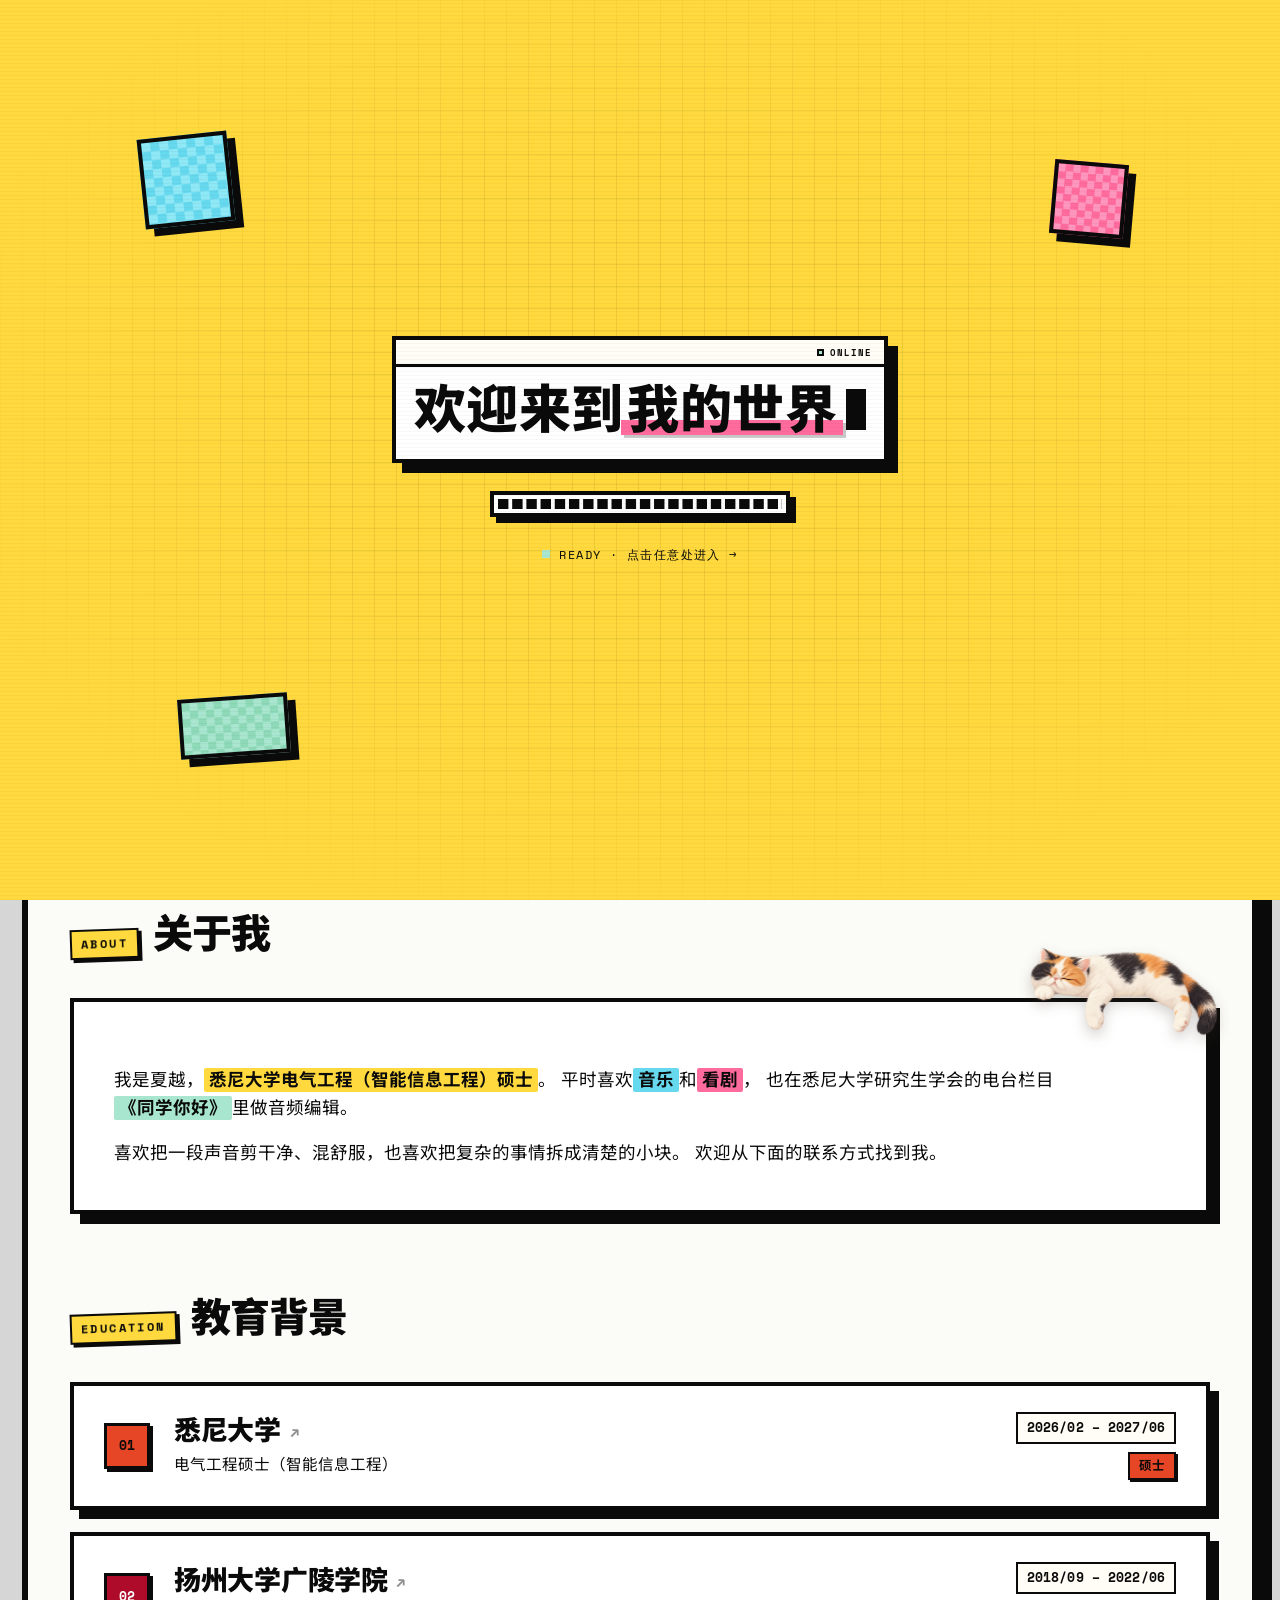
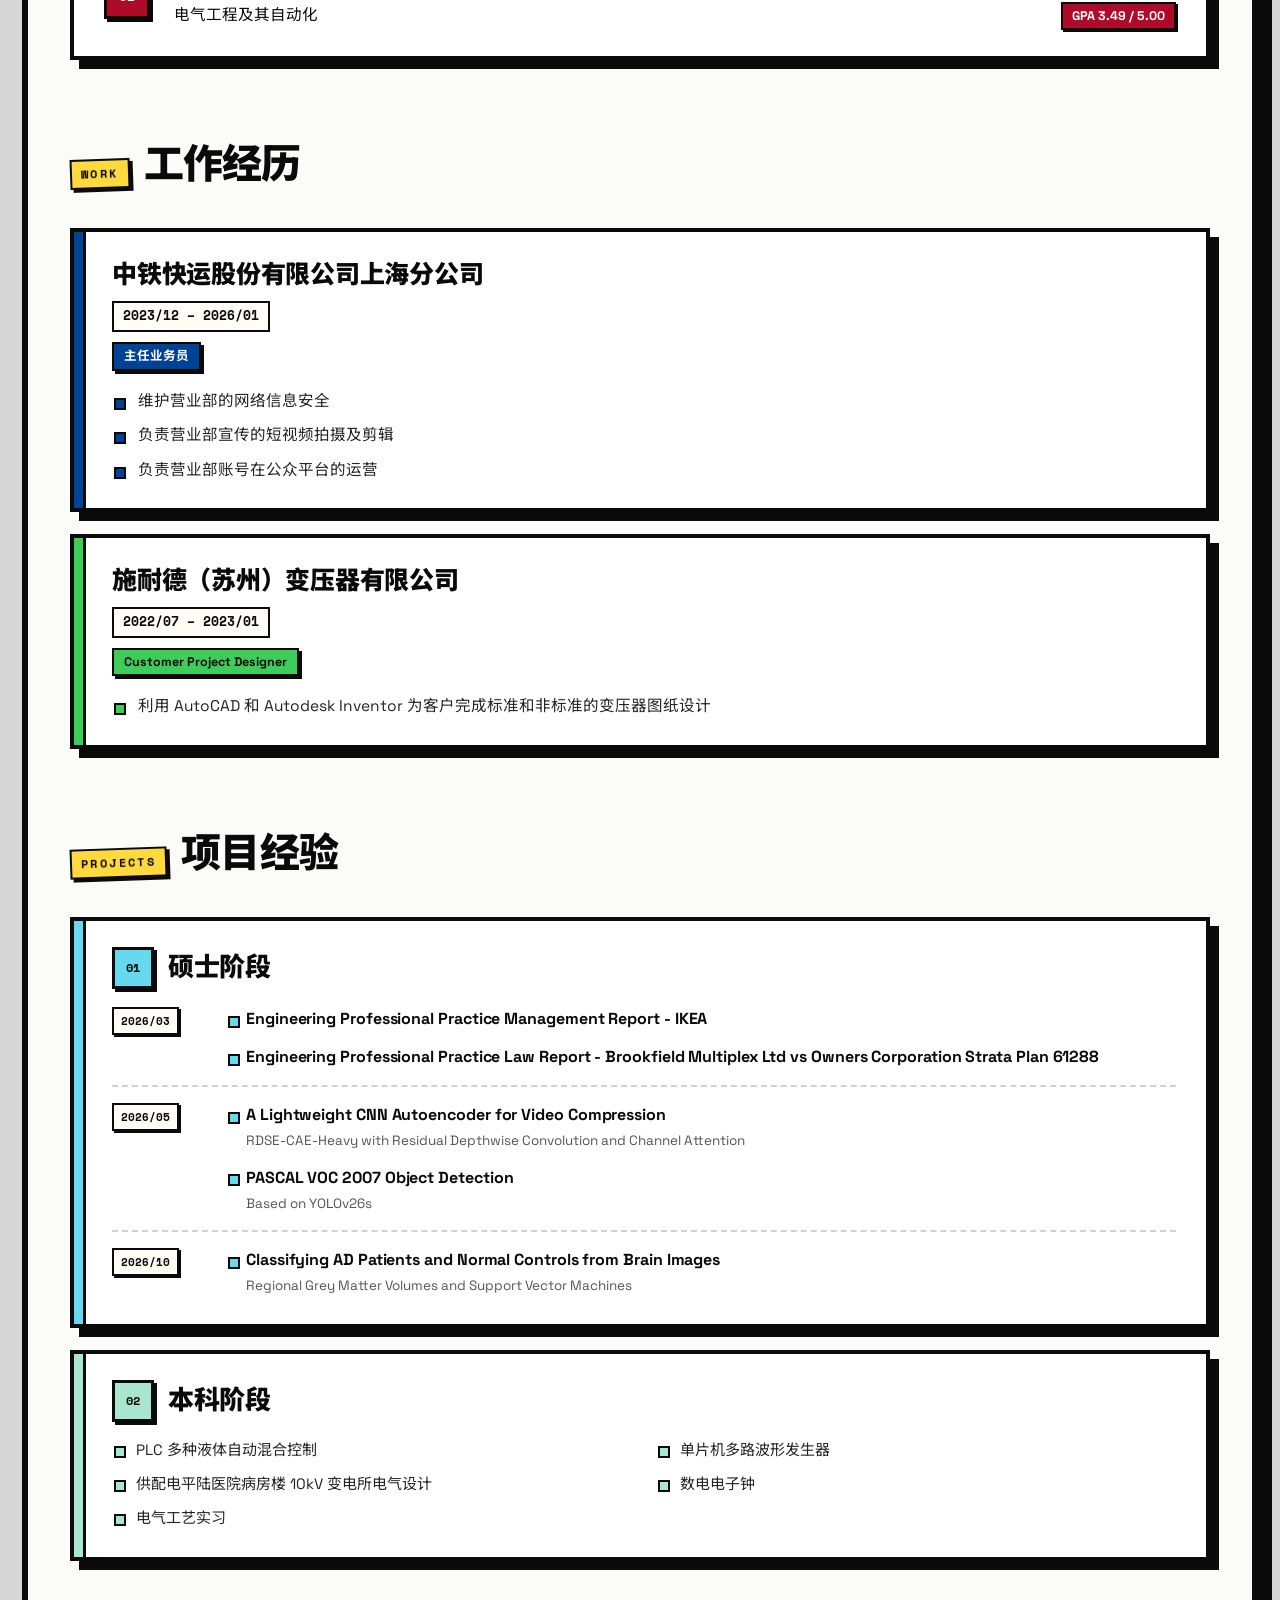
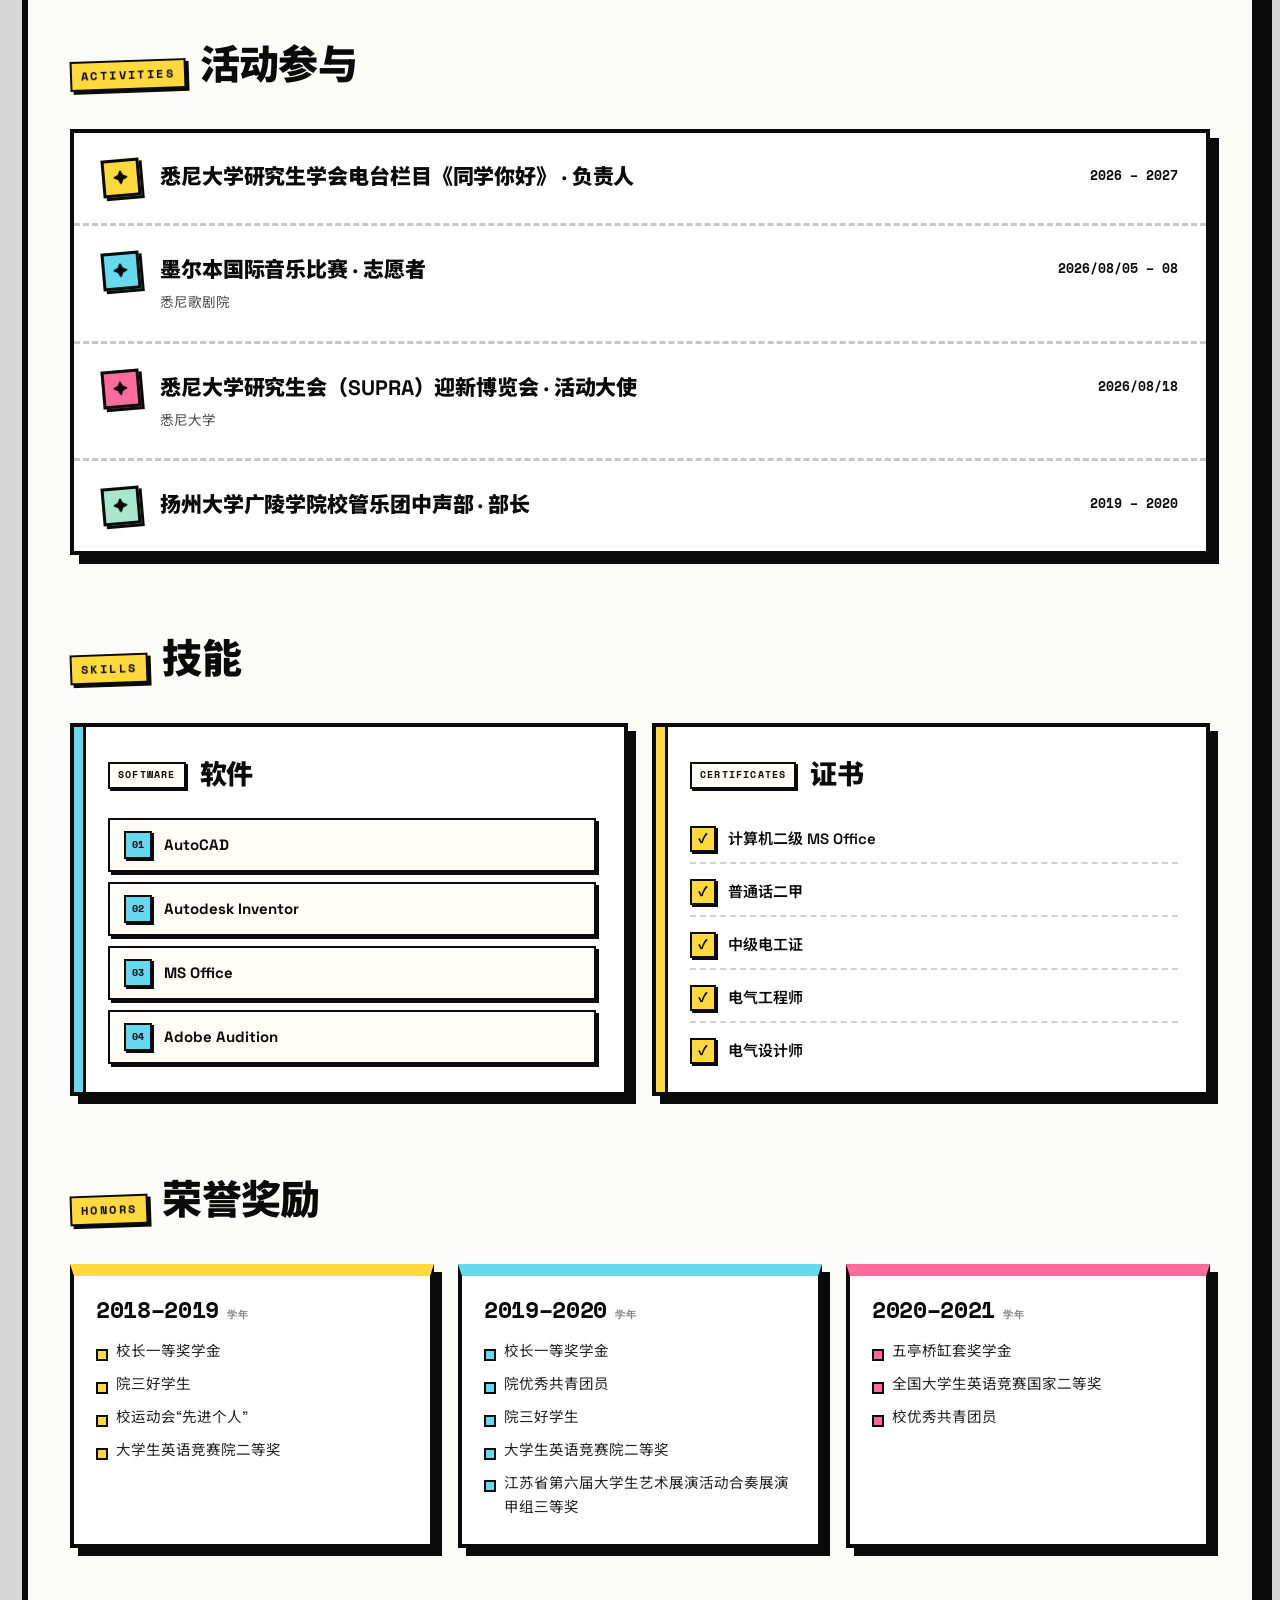
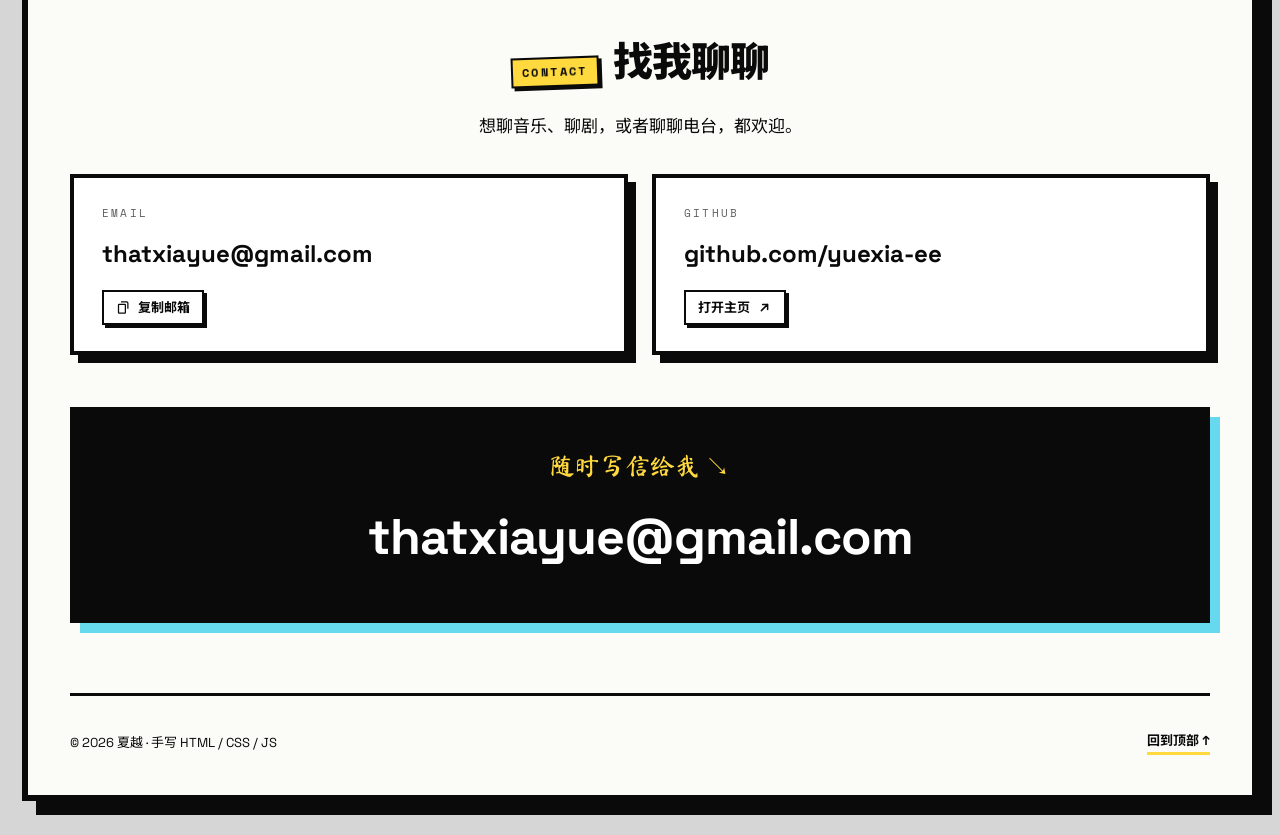
==== index.html @ 8292b2fd "Add radio show activity page and share pixel logo" ====
<!DOCTYPE html>
<html lang="zh-CN">
<head>
<meta charset="UTF-8" />
<meta name="viewport" content="width=device-width, initial-scale=1.0" />
<title>夏越 | USYD 电气工程硕士</title>
<meta name="description" content="夏越，悉尼大学电气工程（智能信息工程）硕士。喜欢音乐、看剧，悉尼大学研究生学会电台栏目《同学你好》负责人。" />
<meta name="theme-color" content="#ffd93d" />
<meta property="og:type" content="website" />
<meta property="og:title" content="夏越 | USYD 电气工程硕士" />
<meta property="og:description" content="悉尼大学电气工程（智能信息工程）硕士。音乐、看剧，以及《同学你好》的负责人。" />
<meta property="og:image" content="assets/avatar.jpg" />
<link rel="icon" type="image/svg+xml" href="favicon.svg" />
<link rel="preconnect" href="https://fonts.googleapis.com" />
<link rel="preconnect" href="https://fonts.gstatic.com" crossorigin />
<link href="https://fonts.googleapis.com/css2?family=Space+Grotesk:wght@400;500;600;700&family=Space+Mono:wght@400;700&family=Caveat:wght@500;700&family=Ma+Shan+Zheng&family=Noto+Sans+SC:wght@400;500;700;900&display=swap" rel="stylesheet" />
<link rel="stylesheet" href="styles.css" />
</head>
<body>

<!-- 载入动画 -->
<div class="loader" id="loader" aria-hidden="true">
  <div class="loader-shapes">
    <span class="loader-blob b1"></span>
    <span class="loader-blob b2"></span>
    <span class="loader-blob b3"></span>
  </div>
  <div class="loader-letters">
    <div class="loader-word">
      <div class="loader-status">
        <span class="loader-signal"><i></i>ONLINE</span>
      </div>
      <div class="loader-line">欢迎来到<span class="loader-world">我的世界</span><span class="loader-cursor" aria-hidden="true"></span></div>
    </div>
  </div>
  <div class="loader-bar"><span class="loader-fill"></span></div>
  <p class="loader-tip">LOADING · 正在进入我的世界</p>
</div>

<a class="skip-link" href="#main">跳到主要内容</a>

<!-- 页面进度 -->
<div class="scroll-progress" aria-hidden="true"><span id="progressFill"></span></div>

<div class="frame">

  <!-- 导航 -->
  <nav class="navbar" aria-label="主导航">
    <div class="nav-inner">
      <a href="#top" class="brand" aria-label="夏越，回到首页">
        <img class="brand-block" src="assets/brand-block.svg" alt="" width="48" height="48" decoding="async" />
      </a>
      <div class="nav-links">
        <a href="#about" class="nav-link">关于</a>
        <a href="#education" class="nav-link">教育</a>
        <a href="#work" class="nav-link">工作</a>
        <a href="#skills" class="nav-link">技能</a>
        <a href="#contact" class="nav-cta">找我聊聊 <span aria-hidden="true">↗</span></a>
      </div>
    </div>
  </nav>

  <main id="main">
    <span id="top"></span>

    <!-- Hero -->
    <section class="hero" aria-labelledby="hero-title">
      <div class="hero-grid">
        <div class="hero-left">
          <p class="hero-greeting"><span class="wave">👋</span> 嗨，你好！</p>
          <h1 class="hero-name" id="hero-title">我是<em class="ink">夏越</em></h1>
          <p class="hero-desc">很高兴认识你！欢迎来到我的简历世界~</p>

          <div class="hero-social" aria-label="联系方式">
            <a class="icon-btn" href="https://github.com/yuexia-ee" target="_blank" rel="noopener" aria-label="GitHub：yuexia-ee" data-tip="GitHub">
              <svg viewBox="0 0 24 24" aria-hidden="true"><path d="M12 .5C5.73.5.9 5.33.9 11.6c0 4.9 3.17 9.05 7.57 10.52.55.1.75-.24.75-.53 0-.26-.01-1.13-.02-2.05-3.08.67-3.73-1.3-3.73-1.3-.5-1.28-1.23-1.62-1.23-1.62-1-.69.08-.68.08-.68 1.11.08 1.7 1.14 1.7 1.14.98 1.69 2.57 1.2 3.2.92.1-.72.38-1.2.7-1.48-2.46-.28-5.05-1.23-5.05-5.48 0-1.21.43-2.2 1.14-2.98-.11-.28-.49-1.4.11-2.92 0 0 .93-.3 3.05 1.14a10.5 10.5 0 0 1 5.56 0c2.11-1.44 3.04-1.14 3.04-1.14.6 1.52.22 2.64.11 2.92.71.78 1.14 1.77 1.14 2.98 0 4.26-2.6 5.19-5.07 5.47.4.34.75 1.02.75 2.06 0 1.49-.01 2.69-.01 3.06 0 .29.2.64.76.53a11.1 11.1 0 0 0 7.56-10.52C23.1 5.33 18.27.5 12 .5Z"/></svg>
            </a>
            <a class="icon-btn" href="mailto:thatxiayue@gmail.com" aria-label="发邮件给夏越" data-tip="Email">
              <svg viewBox="0 0 24 24" aria-hidden="true"><path d="M2 5.5A2.5 2.5 0 0 1 4.5 3h15A2.5 2.5 0 0 1 22 5.5v13a2.5 2.5 0 0 1-2.5 2.5h-15A2.5 2.5 0 0 1 2 18.5v-13Zm2.2.3 7.1 5.32a1.2 1.2 0 0 0 1.4 0l7.1-5.32H4.2Zm15.6 2.05-6.5 4.87a3.2 3.2 0 0 1-3.8 0l-6.5-4.87v10.65c0 .28.22.5.5.5h15.8a.5.5 0 0 0 .5-.5V7.85Z"/></svg>
            </a>
          </div>
        </div>

        <div class="hero-visual">
          <span class="deco-sticker ds-code" aria-hidden="true">
            <svg viewBox="0 0 100 100"><rect x="3" y="3" width="90" height="90" fill="#66d9ef" stroke="#000" stroke-width="4"/><path d="M40 36H32V64H40M60 36H68V64H60" fill="none" stroke="#000" stroke-width="6" stroke-linecap="square" stroke-linejoin="miter"/><path d="M55 30H51L45 70H49Z" fill="#000"/></svg>
          </span>
          <span class="deco-sticker ds-star" aria-hidden="true">
            <svg viewBox="0 0 100 100"><path d="M50 6l13 27 30 4-22 21 6 30-27-15-27 15 6-30L7 37l30-4L50 6Z" fill="#ff6b9d" stroke="#000" stroke-width="4" stroke-linejoin="round"/></svg>
          </span>
          <span class="deco-sticker ds-note" aria-hidden="true">
            <svg viewBox="0 0 100 100"><rect x="3" y="3" width="90" height="90" rx="10" fill="#a8e6cf" stroke="#000" stroke-width="4"/><path d="M58 22v42a13 13 0 1 1-8-12V30l26-6v34a13 13 0 1 1-8-12V22l-10 2Z" fill="#000"/></svg>
          </span>

          <div class="avatar-card">
            <span class="tape" aria-hidden="true"></span>
            <div class="avatar-inner">
              <img class="avatar-photo" src="assets/avatar.jpg" alt="夏越的手绘自画像" width="800" height="800" />
            </div>
            <span class="avatar-badge">Oriah</span>
          </div>
        </div>
      </div>

      <!-- 技术徽章 -->
      <div class="badge-row" aria-label="关键词">
        <span class="tech-badge"><span class="tb-dot d-yellow"></span>电气工程</span>
        <span class="tech-badge"><span class="tb-dot d-cyan"></span>智能信息工程</span>
        <span class="tech-badge"><span class="tb-dot d-pink"></span>音频编辑</span>
        <span class="tech-badge"><span class="tb-dot d-green"></span>音乐</span>
        <span class="tech-badge"><span class="tb-dot d-yellow"></span>看剧</span>
      </div>
    </section>

    <!-- 跑马灯 -->
    <div class="ticker" aria-hidden="true">
      <div class="ticker-track">
        <span class="ticker-set">音乐 <b>✦</b> 看剧 <b>✦</b> 音频编辑 <b>✦</b> 电气工程 <b>✦</b> 智能信息工程 <b>✦</b> 同学你好 <b>✦</b></span>
        <span class="ticker-set">音乐 <b>✦</b> 看剧 <b>✦</b> 音频编辑 <b>✦</b> 电气工程 <b>✦</b> 智能信息工程 <b>✦</b> 同学你好 <b>✦</b></span>
        <span class="ticker-set">音乐 <b>✦</b> 看剧 <b>✦</b> 音频编辑 <b>✦</b> 电气工程 <b>✦</b> 智能信息工程 <b>✦</b> 同学你好 <b>✦</b></span>
      </div>
    </div>

    <!-- 撕纸分隔 -->
    <div class="paper-tear" aria-hidden="true">
      <svg viewBox="0 0 1440 30" preserveAspectRatio="none">
        <path d="M0,0 L0,15 Q10,5 20,15 T40,15 Q50,5 60,15 T80,15 Q90,20 100,15 T120,15 Q130,10 140,15 T160,15 Q170,5 180,15 T200,15 Q210,20 220,15 T240,15 Q250,8 260,15 T280,15 Q290,18 300,15 T320,15 Q330,5 340,15 T360,15 Q370,12 380,15 T400,15 Q410,20 420,15 T440,15 Q450,6 460,15 T480,15 Q490,16 500,15 T520,15 Q530,8 540,15 T560,15 Q570,20 580,15 T600,15 Q610,10 620,15 T640,15 Q650,5 660,15 T680,15 Q690,18 700,15 T720,15 Q730,12 740,15 T760,15 Q770,7 780,15 T800,15 Q810,20 820,15 T840,15 Q850,9 860,15 T880,15 Q890,14 900,15 T920,15 Q930,6 940,15 T960,15 Q970,19 980,15 T1000,15 Q1010,11 1020,15 T1040,15 Q1050,5 1060,15 T1080,15 Q1090,17 1100,15 T1120,15 Q1130,8 1140,15 T1160,15 Q1170,13 1180,15 T1200,15 Q1210,20 1220,15 T1240,15 Q1250,7 1260,15 T1280,15 Q1290,16 1300,15 T1320,15 Q1330,10 1340,15 T1360,15 Q1370,5 1380,15 T1400,15 Q1410,18 1420,15 T1440,15 L1440,0 Z" fill="#ffffff"/>
        <path d="M0,15 Q10,5 20,15 T40,15 Q50,5 60,15 T80,15 Q90,20 100,15 T120,15 Q130,10 140,15 T160,15 Q170,5 180,15 T200,15 Q210,20 220,15 T240,15 Q250,8 260,15 T280,15 Q290,18 300,15 T320,15 Q330,5 340,15 T360,15 Q370,12 380,15 T400,15 Q410,20 420,15 T440,15 Q450,6 460,15 T480,15 Q490,16 500,15 T520,15 Q530,8 540,15 T560,15 Q570,20 580,15 T600,15 Q610,10 620,15 T640,15 Q650,5 660,15 T680,15 Q690,18 700,15 T720,15 Q730,12 740,15 T760,15 Q770,7 780,15 T800,15 Q810,20 820,15 T840,15 Q850,9 860,15 T880,15 Q890,14 900,15 T920,15 Q930,6 940,15 T960,15 Q970,19 980,15 T1000,15 Q1010,11 1020,15 T1040,15 Q1050,5 1060,15 T1080,15 Q1090,17 1100,15 T1120,15 Q1130,8 1140,15 T1160,15 Q1170,13 1180,15 T1200,15 Q1210,20 1220,15 T1240,15 Q1250,7 1260,15 T1280,15 Q1290,16 1300,15 T1320,15 Q1330,10 1340,15 T1360,15 Q1370,5 1380,15 T1400,15 Q1410,18 1420,15 T1440,15" fill="none" stroke="#000" stroke-width="2.4" stroke-linecap="round"/>
      </svg>
    </div>

    <div class="content">

      <!-- 关于 -->
      <section class="section" id="about" aria-labelledby="about-title">
        <h2 class="section-title" id="about-title"><span>ABOUT</span>关于我</h2>
        <div class="about-stage">
          <img class="about-cat" src="assets/cat-sleeping.png" alt="" aria-hidden="true" width="680" height="324" loading="lazy" decoding="async">
          <div class="card about-card reveal">
            <p class="text">
              我是夏越，<span class="hl hl-yellow">悉尼大学电气工程（智能信息工程）硕士</span>。
              平时喜欢<span class="hl hl-cyan">音乐</span>和<span class="hl hl-pink">看剧</span>，
              也在悉尼大学研究生学会的电台栏目<span class="hl hl-green">《同学你好》</span>里做音频编辑。
            </p>
            <p class="text">
              喜欢把一段声音剪干净、混舒服，也喜欢把复杂的事情拆成清楚的小块。
              欢迎从下面的联系方式找到我。
            </p>
          </div>
        </div>
      </section>

      <!-- 教育背景 -->
      <section class="section" id="education" aria-labelledby="education-title">
        <h2 class="section-title" id="education-title"><span>EDUCATION</span>教育背景</h2>
        <div class="edu-list">
          <article class="edu-entry edu-entry-usyd reveal">
            <span class="edu-index" aria-hidden="true">01</span>
            <div class="edu-body">
              <h3 class="edu-school-name"><a class="edu-school-link" href="education/usyd-courses.html">悉尼大学 <span class="edu-link-arrow" aria-hidden="true">↗</span></a></h3>
              <p class="edu-major">电气工程硕士（智能信息工程）</p>
            </div>
            <div class="edu-side">
              <span class="edu-date">2026/02 – 2027/06</span>
              <span class="edu-chip">硕士</span>
            </div>
          </article>

          <article class="edu-entry edu-entry-glxy reveal">
            <span class="edu-index" aria-hidden="true">02</span>
            <div class="edu-body">
              <h3 class="edu-school-name"><a class="edu-school-link" href="education/yangzhou-courses.html">扬州大学广陵学院 <span class="edu-link-arrow" aria-hidden="true">↗</span></a></h3>
              <p class="edu-major">电气工程及其自动化</p>
            </div>
            <div class="edu-side">
              <span class="edu-date">2018/09 – 2022/06</span>
              <span class="edu-chip">GPA 3.49 / 5.00</span>
            </div>
          </article>
        </div>
      </section>

      <!-- 工作经历 -->
      <section class="section" id="work" aria-labelledby="work-title">
        <h2 class="section-title" id="work-title"><span>WORK</span>工作经历</h2>
        <div class="work-list">
          <article class="work-entry work-entry-cre reveal">
            <div class="work-top">
              <div class="work-head">
                <h3 class="work-company">中铁快运股份有限公司上海分公司</h3>
                <span class="work-date">2023/12 – 2026/01</span>
                <span class="work-role">主任业务员</span>
              </div>
            </div>
            <ul class="work-points">
              <li>维护营业部的网络信息安全</li>
              <li>负责营业部宣传的短视频拍摄及剪辑</li>
              <li>负责营业部账号在公众平台的运营</li>
            </ul>
          </article>

          <article class="work-entry work-entry-schneider reveal">
            <div class="work-top">
              <div class="work-head">
                <h3 class="work-company">施耐德（苏州）变压器有限公司</h3>
                <span class="work-date">2022/07 – 2023/01</span>
                <span class="work-role">Customer Project Designer</span>
              </div>
            </div>
            <ul class="work-points">
              <li>利用 AutoCAD 和 Autodesk Inventor 为客户完成标准和非标准的变压器图纸设计</li>
            </ul>
          </article>
        </div>
      </section>

      <!-- 项目经验 -->
      <section class="section" id="projects" aria-labelledby="projects-title">
        <h2 class="section-title" id="projects-title"><span>PROJECTS</span>项目经验</h2>
        <div class="project-list">
          <article class="project-entry reveal">
            <div class="project-top">
              <div class="project-head">
                <span class="project-mark" aria-hidden="true">01</span>
                <h3 class="project-name">硕士阶段</h3>
              </div>
            </div>
            <div class="project-groups">
              <div class="project-group">
                <span class="project-term">2026/03</span>
                <ul class="project-items">
                  <li class="project-item">
                    <h4>Engineering Professional Practice Management Report - IKEA</h4>
                  </li>
                  <li class="project-item">
                    <h4>Engineering Professional Practice Law Report - Brookfield Multiplex Ltd vs Owners Corporation Strata Plan 61288</h4>
                  </li>
                </ul>
              </div>
              <div class="project-group">
                <span class="project-term">2026/05</span>
                <ul class="project-items">
                  <li class="project-item">
                    <h4>A Lightweight CNN Autoencoder for Video Compression</h4>
                    <p class="project-sub">RDSE-CAE-Heavy with Residual Depthwise Convolution and Channel Attention</p>
                  </li>
                  <li class="project-item">
                    <h4>PASCAL VOC 2007 Object Detection</h4>
                    <p class="project-sub">Based on YOLOv26s</p>
                  </li>
                </ul>
              </div>
              <div class="project-group">
                <span class="project-term">2026/10</span>
                <ul class="project-items">
                  <li class="project-item">
                    <h4>Classifying AD Patients and Normal Controls from Brain Images</h4>
                    <p class="project-sub">Regional Grey Matter Volumes and Support Vector Machines</p>
                  </li>
                </ul>
              </div>
            </div>
          </article>

          <article class="project-entry reveal">
            <div class="project-top">
              <div class="project-head">
                <span class="project-mark" aria-hidden="true">02</span>
                <h3 class="project-name">本科阶段</h3>
              </div>
            </div>
            <ul class="project-points">
              <li>PLC 多种液体自动混合控制</li>
              <li>单片机多路波形发生器</li>
              <li>供配电平陆医院病房楼 10kV 变电所电气设计</li>
              <li>数电电子钟</li>
              <li>电气工艺实习</li>
            </ul>
          </article>
        </div>
      </section>

      <!-- 活动参与 -->
      <section class="section" id="activities" aria-labelledby="activities-title">
        <h2 class="section-title" id="activities-title"><span>ACTIVITIES</span>活动参与</h2>
        <div class="activity-board">
          <a class="activity-row activity-row-link reveal" href="activities/radio-nihaoma-2026.html">
            <span class="activity-mark" aria-hidden="true">✦</span>
            <div class="activity-body">
              <h3 class="activity-name">悉尼大学研究生学会电台栏目《同学你好》 <span class="activity-role">· 负责人</span></h3>
            </div>
            <span class="activity-date">2026 – 2027</span>
          </a>

          <a class="activity-row activity-row-link reveal" href="activities/melbourne-music-2026.html">
            <span class="activity-mark" aria-hidden="true">✦</span>
            <div class="activity-body">
              <h3 class="activity-name">墨尔本国际音乐比赛 <span class="activity-role">· 志愿者</span></h3>
              <p class="activity-meta">悉尼歌剧院</p>
            </div>
            <span class="activity-date">2026/08/05 – 08</span>
          </a>

          <a class="activity-row activity-row-link reveal" href="activities/supra-welcome-2026.html">
            <span class="activity-mark" aria-hidden="true">✦</span>
            <div class="activity-body">
              <h3 class="activity-name">悉尼大学研究生会（SUPRA）<span class="activity-unit">迎新博览会</span> <span class="activity-role">· 活动大使</span></h3>
              <p class="activity-meta">悉尼大学</p>
            </div>
            <span class="activity-date">2026/08/18</span>
          </a>

          <div class="activity-row reveal">
            <span class="activity-mark" aria-hidden="true">✦</span>
            <div class="activity-body">
              <h3 class="activity-name">扬州大学广陵学院校管乐团<span class="activity-unit">中声部</span> <span class="activity-role">· 部长</span></h3>
            </div>
            <span class="activity-date">2019 – 2020</span>
          </div>
        </div>
      </section>

      <!-- 技能 -->
      <section class="section" id="skills" aria-labelledby="skills-title">
        <h2 class="section-title" id="skills-title"><span>SKILLS</span>技能</h2>

        <div class="skill-board">
          <article class="skill-panel reveal">
            <div class="skill-panel-head">
              <span class="skill-kicker">SOFTWARE</span>
              <h3>软件</h3>
            </div>
            <ul class="skill-tool-list">
              <li>
                <span class="skill-tool-no" aria-hidden="true">01</span>
                <span class="skill-tool-name">AutoCAD</span>
              </li>
              <li>
                <span class="skill-tool-no" aria-hidden="true">02</span>
                <span class="skill-tool-name">Autodesk Inventor</span>
              </li>
              <li>
                <span class="skill-tool-no" aria-hidden="true">03</span>
                <span class="skill-tool-name">MS Office</span>
              </li>
              <li>
                <span class="skill-tool-no" aria-hidden="true">04</span>
                <span class="skill-tool-name">Adobe Audition</span>
              </li>
            </ul>
          </article>

          <article class="skill-panel skill-panel-certs reveal">
            <div class="skill-panel-head">
              <span class="skill-kicker">CERTIFICATES</span>
              <h3>证书</h3>
            </div>
            <ul class="cert-list">
              <li><span class="cert-check" aria-hidden="true">✓</span>计算机二级 MS Office</li>
              <li><span class="cert-check" aria-hidden="true">✓</span>普通话二甲</li>
              <li><span class="cert-check" aria-hidden="true">✓</span>中级电工证</li>
              <li><span class="cert-check" aria-hidden="true">✓</span>电气工程师</li>
              <li><span class="cert-check" aria-hidden="true">✓</span>电气设计师</li>
            </ul>
          </article>
        </div>
      </section>

      <!-- 荣誉奖励 -->
      <section class="section" id="honors" aria-labelledby="honors-title">
        <h2 class="section-title" id="honors-title"><span>HONORS</span>荣誉奖励</h2>

        <div class="honor-grid">
          <article class="honor-card reveal">
            <h3 class="honor-year">2018–2019 <span>学年</span></h3>
            <ul class="honor-list">
              <li>校长一等奖学金</li>
              <li>院三好学生</li>
              <li>校运动会“先进个人”</li>
              <li>大学生英语竞赛院二等奖</li>
            </ul>
          </article>

          <article class="honor-card reveal">
            <h3 class="honor-year">2019–2020 <span>学年</span></h3>
            <ul class="honor-list">
              <li>校长一等奖学金</li>
              <li>院优秀共青团员</li>
              <li>院三好学生</li>
              <li>大学生英语竞赛院二等奖</li>
              <li>江苏省第六届大学生艺术展演活动合奏展演甲组三等奖</li>
            </ul>
          </article>

          <article class="honor-card reveal">
            <h3 class="honor-year">2020–2021 <span>学年</span></h3>
            <ul class="honor-list">
              <li>五亭桥缸套奖学金</li>
              <li>全国大学生英语竞赛国家二等奖</li>
              <li>校优秀共青团员</li>
            </ul>
          </article>
        </div>
      </section>

      <!-- 联系 -->
      <section class="section section-contact" id="contact" aria-labelledby="contact-title">
        <h2 class="section-title section-title-center" id="contact-title"><span>CONTACT</span>找我聊聊</h2>
        <p class="contact-lede">想聊音乐、聊剧，或者聊聊电台，都欢迎。</p>

        <div class="contact-grid">
          <div class="contact-card reveal">
            <span class="contact-label">EMAIL</span>
            <a class="contact-value" href="mailto:thatxiayue@gmail.com">thatxiayue@gmail.com</a>
            <button class="copy-btn" id="copyEmail" data-email="thatxiayue@gmail.com">
              <svg viewBox="0 0 24 24" aria-hidden="true"><path d="M8 2h9a3 3 0 0 1 3 3v9h-2V5a1 1 0 0 0-1-1H8V2ZM5 6h9a2 2 0 0 1 2 2v12a2 2 0 0 1-2 2H5a2 2 0 0 1-2-2V8a2 2 0 0 1 2-2Zm0 2v12h9V8H5Z"/></svg>
              复制邮箱
            </button>
          </div>

          <div class="contact-card reveal">
            <span class="contact-label">GITHUB</span>
            <a class="contact-value" href="https://github.com/yuexia-ee" target="_blank" rel="noopener">github.com/yuexia-ee</a>
            <a class="copy-btn as-link" href="https://github.com/yuexia-ee" target="_blank" rel="noopener">
              打开主页
              <svg viewBox="0 0 24 24" aria-hidden="true"><path d="M7 17 17 7M9 7h8v8" fill="none" stroke="currentColor" stroke-width="2.4" stroke-linecap="round" stroke-linejoin="round"/></svg>
            </a>
          </div>
        </div>

        <div class="contact-bottom reveal">
          <p class="hand-note">随时写信给我 <span aria-hidden="true">↘</span></p>
          <a class="big-mail" href="mailto:thatxiayue@gmail.com">thatxiayue@gmail.com</a>
        </div>
      </section>

      <footer class="footer">
        <p>© <span id="year">2026</span> 夏越 · 手写 HTML / CSS / JS</p>
        <a href="#top" class="back-top">回到顶部 <span aria-hidden="true">↑</span></a>
      </footer>
    </div>
  </main>
</div>

<div class="toast" id="toast" role="status" aria-live="polite">邮箱已复制</div>

<script src="script.js"></script>
</body>
</html>
---- styles.css ----
/* ============================================================
   夏越 · 个人主页
   风格：黄条卡通名片 / 新粗野主义（neo-brutalism）
   ============================================================ */

:root {
  --yellow: #ffd93d;
  --cyan: #66d9ef;
  --pink: #ff6b9d;
  --green: #a8e6cf;
  --cream: #fffdf5;
  --paper: #ffffff;
  --ink: #0a0a0a;
  --grey: #f0f0f0;
  --shadow: 8px 8px 0 var(--ink);
  --shadow-sm: 4px 4px 0 var(--ink);
  --border: 3px solid var(--ink);
  --font: 'Space Grotesk', 'Noto Sans SC', 'PingFang SC', 'Microsoft YaHei', sans-serif;
  --mono: 'Space Mono', 'SFMono-Regular', Consolas, monospace;
  --hand: 'Ma Shan Zheng', 'Caveat', 'Kaiti SC', cursive;
  --ease: cubic-bezier(.2,.7,.2,1);
}

* { margin: 0; padding: 0; box-sizing: border-box; }

html { scroll-behavior: smooth; }

body {
  font-family: var(--font);
  color: var(--ink);
  background: #d6d6d6;
  padding: 22px 22px 26px;
  line-height: 1.65;
  min-height: 100vh;
  overflow-x: hidden;
  -webkit-font-smoothing: antialiased;
}

body::selection, body *::selection { background: var(--yellow); color: var(--ink); }

/* 滚动条 */
::-webkit-scrollbar { width: 14px; height: 14px; }
::-webkit-scrollbar-track { background: #e9e9e9; border-left: 3px solid var(--ink); }
::-webkit-scrollbar-thumb { background: var(--yellow); border: 3px solid var(--ink); }
::-webkit-scrollbar-thumb:hover { background: var(--cyan); }
* { scrollbar-color: var(--yellow) #e9e9e9; }

img, svg { display: block; max-width: 100%; }
a { color: inherit; text-decoration: none; }
button { font: inherit; color: inherit; cursor: pointer; }
:focus-visible { outline: 3px solid var(--pink); outline-offset: 3px; }

.skip-link {
  position: fixed; left: 12px; top: -80px; z-index: 100002;
  background: var(--yellow); border: var(--border); box-shadow: var(--shadow-sm);
  padding: 10px 18px; font-weight: 700; transition: top .2s;
}
.skip-link:focus { top: 12px; }

/* ---------------- 载入动画 ---------------- */
.loader {
  position: fixed; inset: 0; z-index: 100001;
  background: var(--yellow);
  display: flex; flex-direction: column; align-items: center; justify-content: center;
  gap: 28px; overflow: hidden;
  transition: opacity .55s var(--ease), visibility .55s;
}
.loader::before {
  content: ""; position: absolute; inset: 0; z-index: 0; pointer-events: none;
  background-image:
    linear-gradient(rgba(10,10,10,.07) 1px, transparent 1px),
    linear-gradient(90deg, rgba(10,10,10,.07) 1px, transparent 1px);
  background-size: 22px 22px;
  -webkit-mask-image: radial-gradient(ellipse at 50% 46%, #000 0%, #000 36%, transparent 78%);
  mask-image: radial-gradient(ellipse at 50% 46%, #000 0%, #000 36%, transparent 78%);
}
.loader::after {
  content: ""; position: absolute; inset: 0; z-index: 4; pointer-events: none;
  background: repeating-linear-gradient(0deg, rgba(10,10,10,.05) 0 1px, transparent 1px 4px);
  mix-blend-mode: multiply; opacity: .55;
}
.loader.is-done { opacity: 0; visibility: hidden; pointer-events: none; }

.loader-shapes { position: absolute; inset: 0; overflow: hidden; z-index: 1; }
.loader-blob {
  position: absolute; border: 4px solid var(--ink); box-shadow: 8px 8px 0 var(--ink);
  border-radius: 0;
  animation: floaty 4.2s steps(8, end) infinite;
}
.b1 {
  width: 90px; height: 90px; top: 15%; left: 11%; transform: rotate(-6deg);
  background-color: var(--cyan);
  background-image: conic-gradient(var(--cyan) 25%, #8ee8f5 0 50%, var(--cyan) 0 75%, #8ee8f5 0);
  background-size: 18px 18px;
}
.b2 {
  width: 74px; height: 74px; top: 18%; right: 12%; transform: rotate(5deg); animation-delay: .6s;
  background-color: var(--pink);
  background-image: conic-gradient(var(--pink) 25%, #ff96bd 0 50%, var(--pink) 0 75%, #ff96bd 0);
  background-size: 15px 15px;
}
.b3 {
  width: 110px; height: 60px; bottom: 16%; left: 14%; transform: rotate(-4deg); animation-delay: 1.1s;
  background-color: var(--green);
  background-image: conic-gradient(var(--green) 25%, #8ed9b8 0 50%, var(--green) 0 75%, #8ed9b8 0);
  background-size: 16px 16px;
}

.loader-letters {
  display: flex; justify-content: center; position: relative; z-index: 2;
  max-width: calc(100vw - 24px);
}
.loader-word {
  position: relative; display: inline-block;
  background: var(--paper);
  border: 4px solid var(--ink); box-shadow: 10px 10px 0 var(--ink);
  text-align: left;
  animation: pixel-up .45s steps(4, end) both;
}
.loader-status {
  display: flex; align-items: center; justify-content: space-between; gap: 22px;
  padding: 8px 12px 7px;
  background: var(--cream); border-bottom: 3px solid var(--ink);
  font-family: var(--mono); font-size: 9px; font-weight: 700; letter-spacing: .12em; line-height: 1;
}
.loader-signal { display: inline-flex; align-items: center; gap: 6px; margin-left: auto; }
.loader-signal i {
  width: 7px; height: 7px; display: inline-block;
  background: var(--green); border: 2px solid var(--ink);
}
.loader-line {
  padding: 14px 18px 18px;
  font-size: clamp(30px, 5.6vw, 52px); font-weight: 900; line-height: 1.15;
  letter-spacing: .01em; white-space: nowrap;
  animation: scan-in .46s steps(7, end) both .06s;
}
.loader-world { position: relative; display: inline-block; padding: 0 3px; z-index: 0; }
.loader-world::after {
  content: ""; position: absolute; left: -3px; right: -3px; bottom: .1em;
  height: .3em; background: var(--pink); z-index: -1;
  box-shadow: 3px 3px 0 rgba(10,10,10,.22);
}
.loader-cursor {
  display: inline-block; width: .38em; height: .78em; margin-left: .12em;
  background: var(--ink); vertical-align: -.04em;
  animation: blink .8s steps(1) infinite;
}

.loader-bar {
  width: 300px; max-width: 74vw; height: 26px; padding: 4px;
  background: var(--paper);
  border: 4px solid var(--ink); box-shadow: 6px 6px 0 var(--ink);
  position: relative; z-index: 2;
}
.loader-fill {
  display: block; height: 100%; width: 0;
  background-image: linear-gradient(90deg, var(--ink) 0 10px, transparent 10px 14.2px);
  background-repeat: repeat-x;
  background-size: 14.2px 100%;
  animation: fill .72s steps(20, end) forwards .12s;
}
.loader.is-ready { cursor: pointer; }
.loader.is-ready .loader-tip { font-size: 12px; letter-spacing: .12em; }
.loader.is-ready .loader-tip::before { background: var(--green); animation: none; }
.loader-tip {
  display: flex; align-items: center; gap: 9px;
  font-family: var(--mono); font-size: 11px; letter-spacing: .14em;
  position: relative; z-index: 2;
}
.loader-tip::before {
  content: ""; width: 8px; height: 8px; background: var(--ink);
  animation: blink 1.1s steps(1) infinite;
}

@keyframes pixel-up { from { opacity: 0; transform: translateY(14px); } to { opacity: 1; transform: translateY(0); } }
@keyframes scan-in { from { clip-path: inset(0 100% 0 0); } to { clip-path: inset(0 0 0 0); } }
@keyframes fill { to { width: 100%; } }
@keyframes floaty { 0%,100% { translate: 0 0; } 50% { translate: 0 -14px; } }
@keyframes blink { 0%,49% { opacity: 1; } 50%,100% { opacity: 0; } }

/* ---------------- 顶部进度条 ---------------- */
.scroll-progress {
  position: fixed; top: 0; left: 0; width: 100%; height: 6px;
  background: var(--paper); border-bottom: 2px solid var(--ink); z-index: 9000;
}
.scroll-progress span {
  display: block; width: 0; height: 100%; background: var(--yellow);
  border-right: 3px solid var(--ink); transition: width .12s linear;
}

/* ---------------- 大外框 ---------------- */
.frame {
  position: relative;
  max-width: 1360px;
  margin: 14px auto 8px;
  background: #fbfbf7;
  border: 6px solid var(--ink);
  box-shadow: 14px 14px 0 var(--ink);
}

/* ---------------- 导航 ---------------- */
.navbar {
  background: var(--yellow);
  border-bottom: 4px solid var(--ink);
  position: sticky; top: 6px; z-index: 500;
}
.nav-inner {
  max-width: 1200px; margin: 0 auto; padding: 12px 26px;
  display: flex; align-items: center; justify-content: space-between; gap: 18px;
}
.brand { display: flex; align-items: center; gap: 10px; }
.brand-block {
  display: block; width: 48px; height: 48px;
  image-rendering: pixelated;
  filter: drop-shadow(4px 4px 0 var(--ink));
  transition: transform .18s var(--ease), filter .18s var(--ease);
}
.brand:hover .brand-block { transform: translateY(-4px); filter: drop-shadow(4px 8px 0 var(--ink)); }
.brand:active .brand-block { transform: translateY(1px); filter: drop-shadow(3px 3px 0 var(--ink)); }

.nav-links { display: flex; align-items: center; gap: 6px; }
.nav-link {
  padding: 8px 13px; font-weight: 700; font-size: 15px; position: relative;
}
.nav-link::after {
  content: ""; position: absolute; left: 13px; right: 13px; bottom: 4px; height: 3px;
  background: var(--ink); transform: scaleX(0); transform-origin: left;
  transition: transform .25s var(--ease);
}
.nav-link:hover::after, .nav-link.is-active::after { transform: scaleX(1); }
.nav-cta {
  margin-left: 10px;
  background: var(--ink); color: var(--yellow);
  border: 3px solid var(--ink); box-shadow: 4px 4px 0 rgba(0,0,0,.28);
  padding: 9px 18px; font-weight: 700; border-radius: 2px;
  transition: transform .18s var(--ease), box-shadow .18s var(--ease), background .18s;
}
.nav-cta:hover { background: var(--paper); color: var(--ink); transform: translate(-2px,-2px); box-shadow: 7px 7px 0 var(--ink); }

/* ---------------- Hero ---------------- */
.hero { padding: 66px 30px 30px; }
.hero-grid {
  max-width: 1140px; margin: 0 auto;
  display: grid; grid-template-columns: 1.12fr .88fr;
  gap: 56px; align-items: center;
}

.hero-greeting {
  display: inline-flex; align-items: center; gap: 9px;
  font-weight: 700; font-size: 17px;
  background: var(--paper); border: var(--border); box-shadow: var(--shadow-sm);
  padding: 6px 16px; margin-bottom: 22px; transform: rotate(-1.6deg);
  animation: rise .7s var(--ease) backwards .95s;
}
@keyframes rise { from { opacity: 0; transform: translateY(22px) rotate(-1.6deg); } }
.wave { display: inline-block; animation: wave 2.4s ease-in-out infinite; transform-origin: 70% 70%; }
@keyframes wave { 0%,60%,100% { rotate: 0deg; } 68% { rotate: 16deg; } 76% { rotate: -8deg; } 84% { rotate: 12deg; } }

.hero-name {
  font-size: clamp(40px, 6.4vw, 76px);
  line-height: 1.06; letter-spacing: -.03em; font-weight: 900;
  margin-bottom: 22px;
  animation: rise2 .8s var(--ease) backwards 1.05s;
}
@keyframes rise2 { from { opacity: 0; transform: translateY(24px); } }
.hero-name .ink { position: relative; white-space: nowrap; isolation: isolate; font-style: normal; margin-left: .08em; }
.hero-name .ink::after {
  content: ""; position: absolute; left: -2%; right: -2%; bottom: 10%;
  height: 26%; background: var(--yellow); z-index: -1;
  transform: rotate(-1.2deg) scaleX(0); transform-origin: left;
  animation: swipe .8s var(--ease) .75s forwards;
}
@keyframes swipe { to { transform: rotate(-1.2deg) scaleX(1); } }

.hero-desc { font-size: 17px; max-width: 33em; color: #1b1b1b; margin-bottom: 28px;
  animation: rise2 .8s var(--ease) backwards 1.15s; }

.hero-social { display: flex; gap: 12px; margin-bottom: 34px;
  animation: rise2 .8s var(--ease) backwards 1.25s; }
.icon-btn {
  width: 50px; height: 50px; display: grid; place-items: center;
  background: var(--paper); border: var(--border); box-shadow: var(--shadow-sm);
  position: relative;
  transition: transform .18s var(--ease), box-shadow .18s var(--ease), background .18s;
}
.icon-btn svg { width: 22px; height: 22px; fill: var(--ink); }
.icon-btn:nth-child(2) { background: var(--cyan); }
.icon-btn:nth-child(3) { background: var(--pink); }
.icon-btn:hover { transform: translate(-3px,-3px); box-shadow: 8px 8px 0 var(--ink); }
.icon-btn:active { transform: translate(2px,2px); box-shadow: 1px 1px 0 var(--ink); }
.icon-btn::after {
  content: attr(data-tip); position: absolute; bottom: calc(100% + 9px); left: 50%;
  translate: -50% 0; background: var(--ink); color: var(--paper);
  font-size: 11px; letter-spacing: .06em; padding: 3px 8px; white-space: nowrap;
  opacity: 0; pointer-events: none; transition: opacity .18s, translate .18s;
}
.icon-btn:hover::after { opacity: 1; translate: -50% -2px; }

/* 头像卡片 */
.hero-visual { position: relative; display: flex; flex-direction: column; align-items: center;
  animation: rise2 .9s var(--ease) backwards 1.15s; }
.avatar-card {
  position: relative; width: min(100%, 380px);
  background-color: var(--cyan);
  background-image:
    linear-gradient(rgba(10,10,10,.14) 1px, transparent 1px),
    linear-gradient(90deg, rgba(10,10,10,.14) 1px, transparent 1px);
  background-size: 8px 8px;
  border: 4px solid var(--ink); box-shadow: 14px 14px 0 var(--ink);
  padding: 16px; transform: rotate(2deg);
  transition: box-shadow .35s var(--ease);
}
.avatar-card:hover { box-shadow: 18px 18px 0 var(--ink); }
.tape {
  position: absolute; top: -22px; left: 50%; translate: -50% 0; z-index: 5;
  width: 132px; height: 38px; background: rgba(255,217,61,.92);
  border: 2px solid rgba(0,0,0,.75);
  transform: rotate(-4deg);
  box-shadow: 3px 3px 0 rgba(0,0,0,.18);
}
.tape::after {
  content: ""; position: absolute; inset: 0;
  background: repeating-linear-gradient(90deg, rgba(255,255,255,.35) 0 6px, transparent 6px 13px);
}
.avatar-inner {
  position: relative; overflow: hidden;
  border: 3px solid var(--ink); background: var(--cream);
  aspect-ratio: 1 / 1; display: block;
}
.avatar-inner::after {
  content: ""; position: absolute; inset: 0; z-index: 2; pointer-events: none;
  background: repeating-linear-gradient(0deg, rgba(10,10,10,.035) 0 1px, transparent 1px 4px);
  mix-blend-mode: multiply;
}
.avatar-photo {
  width: 100%; height: 100%; object-fit: cover; object-position: center 42%;
  display: block;
}
.avatar-badge {
  position: absolute; bottom: -16px; right: -14px;
  width: 84px; height: 31px;
  display: grid; place-items: center;
  background: var(--pink); border: 3px solid var(--ink); box-shadow: 4px 4px 0 var(--ink);
  font-size: 13px; font-weight: 700; line-height: 1;
  transform: rotate(-5deg);
}

.deco-sticker { position: absolute; z-index: 3; filter: drop-shadow(3px 3px 0 rgba(0,0,0,.9)); }
.deco-sticker svg { width: 100%; height: 100%; }
.ds-code { width: 62px; height: 62px; top: -22px; left: -14px; rotate: -13deg; animation: floaty 5.5s ease-in-out infinite; }
.ds-star { width: 46px; height: 46px; top: 46%; right: -26px; rotate: 12deg; animation: spin-slow 18s linear infinite; }
.ds-note { width: 56px; height: 56px; bottom: 62px; left: -30px; rotate: 8deg; animation: floaty 6.5s ease-in-out infinite .8s; }
@keyframes spin-slow { to { rotate: 372deg; } }

/* 徽章 */
.badge-row {
  max-width: 1140px; margin: 58px auto 0;
  display: flex; flex-wrap: wrap; gap: 11px; justify-content: center;
}
.tech-badge {
  display: inline-flex; align-items: center; gap: 8px;
  background: var(--paper); border: var(--border); box-shadow: var(--shadow-sm);
  padding: 7px 15px; font-weight: 700; font-size: 14px;
  transition: transform .2s var(--ease), box-shadow .2s var(--ease), background .2s;
}
.tech-badge:hover { transform: translate(-2px,-2px) rotate(-1.5deg); box-shadow: 7px 7px 0 var(--ink); background: var(--cream); }
.tb-dot { width: 10px; height: 10px; border: 2px solid var(--ink); border-radius: 50%; }
.d-yellow { background: var(--yellow); }
.d-cyan { background: var(--cyan); }
.d-pink { background: var(--pink); }
.d-green { background: var(--green); }

/* ---------------- 跑马灯 ---------------- */
.ticker {
  margin-top: 56px; border-top: 4px solid var(--ink); border-bottom: 4px solid var(--ink);
  background: var(--ink); color: var(--yellow); overflow: hidden;
  padding: 12px 0;
}
.ticker-track { display: flex; width: max-content; animation: marquee 30s linear infinite; }
.ticker:hover .ticker-track { animation-play-state: paused; }
.ticker-set {
  display: inline-block; font-weight: 700; font-size: 17px; letter-spacing: .04em;
  padding-right: 34px; white-space: nowrap;
}
.ticker-set b { color: var(--pink); padding: 0 8px; font-weight: 400; }
@keyframes marquee { to { transform: translateX(-33.3333%); } }

/* ---------------- 撕纸 ---------------- */
.paper-tear { line-height: 0; background: #d6d6d6; }
.paper-tear svg { width: 100%; height: 26px; }
.paper-tear path[fill="#ffffff"] { fill: #fbfbf7; }

/* ---------------- 内容区 ---------------- */
.content { padding: 0 30px; }
.section { max-width: 1140px; margin: 0 auto; padding: 62px 0 10px; scroll-margin-top: 82px; }

.section-title {
  display: flex; align-items: baseline; gap: 14px;
  font-size: clamp(28px, 4vw, 40px); font-weight: 900; letter-spacing: -.02em;
  margin-bottom: 30px;
}
.section-title span {
  font-family: var(--mono); font-size: 12px; font-weight: 700; letter-spacing: .2em;
  background: var(--yellow); border: 2.5px solid var(--ink); box-shadow: 3px 3px 0 var(--ink);
  padding: 3px 9px; transform: rotate(-2deg);
}
.section-title-center { justify-content: center; text-align: center; }

.card {
  background: var(--paper); border: 4px solid var(--ink);
  box-shadow: 10px 10px 0 var(--ink);
  padding: 38px 40px; position: relative;
}
.about-stage { position: relative; }
.about-card { transform: rotate(-.4deg); padding: 64px 40px 42px; position: relative; z-index: 2; }
.about-cat {
  position: absolute; right: -8px; bottom: calc(100% - 39px); width: 189px; height: auto;
  z-index: 4; pointer-events: none; transform: rotate(-.4deg); transform-origin: bottom right;
  filter: drop-shadow(0 6px 7px rgba(60,45,30,.22));
}
.about-card .text + .text { margin-top: 16px; }
.text { font-size: 17.5px; }
.hl { padding: 1px 5px; border-radius: 2px; font-weight: 700; }
.hl-yellow { background: var(--yellow); }
.hl-cyan { background: var(--cyan); }
.hl-pink { background: var(--pink); }
.hl-green { background: var(--green); }

/* ---------------- 活动参与 ---------------- */
.activity-board {
  background: var(--paper); border: 4px solid var(--ink); box-shadow: 9px 9px 0 var(--ink);
  overflow: hidden;
}
.activity-row {
  display: grid; grid-template-columns: auto 1fr auto; gap: 20px; align-items: start;
  padding: 26px 28px; transition: background .2s var(--ease);
}
.activity-row + .activity-row { border-top: 3px dashed rgba(0,0,0,.22); }
.activity-row:hover { background: var(--cream); }
.activity-mark {
  width: 38px; height: 38px; flex: 0 0 38px; display: grid; place-items: center;
  font-size: 15px; background: var(--yellow); border: 3px solid var(--ink);
  box-shadow: 3px 3px 0 var(--ink); transform: rotate(-5deg);
}
.activity-row:nth-child(2) .activity-mark { background: var(--cyan); }
.activity-row:nth-child(3) .activity-mark { background: var(--pink); }
.activity-row:nth-child(4) .activity-mark { background: var(--green); }
.activity-body { padding-top: 3px; }
.activity-name { font-size: clamp(17px, 2.2vw, 21px); font-weight: 900; line-height: 1.45; letter-spacing: -.005em; }
.activity-role, .activity-unit { white-space: nowrap; }
.activity-meta { margin-top: 7px; font-size: 13.5px; color: #4a4a4a; }
.activity-date { padding-top: 7px; font-family: var(--mono); font-size: 12.5px; font-weight: 700; white-space: nowrap; }
.activity-row-link {
  color: inherit; cursor: pointer;
  transition: background .2s var(--ease);
}
.activity-row-link:hover { background: var(--cream); }
.activity-row-link .activity-mark { transition: transform .2s var(--ease); }
.activity-row-link:hover .activity-mark { transform: rotate(9deg) translateY(-2px); }
.activity-row-link:hover .activity-name { text-decoration: underline; text-decoration-thickness: 2.5px; text-underline-offset: 4px; }

/* ---------------- 技能 ---------------- */
.skill-board { display: grid; grid-template-columns: 1fr 1fr; gap: 24px; align-items: stretch; }
.skill-panel {
  --skill-accent: var(--cyan);
  position: relative; display: flex; flex-direction: column;
  background: var(--paper); border: 4px solid var(--ink); box-shadow: 8px 8px 0 var(--ink);
  padding: 26px 28px 28px 34px;
  transition: transform .25s var(--ease), box-shadow .25s var(--ease);
}
.skill-panel::before {
  content: ""; position: absolute; left: 0; top: 0; bottom: 0; width: 9px;
  background: var(--skill-accent); border-right: 3px solid var(--ink);
}
.skill-panel-certs { --skill-accent: var(--yellow); }
.skill-panel:hover { transform: translate(-3px,-4px); box-shadow: 12px 13px 0 var(--ink); }
.skill-panel-head { display: flex; align-items: center; gap: 14px; flex-wrap: wrap; }
.skill-kicker {
  font-family: var(--mono); font-size: 10px; font-weight: 700; letter-spacing: .12em;
  background: var(--cream); border: 2.5px solid var(--ink); box-shadow: 2px 2px 0 var(--ink);
  padding: 3px 8px;
}
.skill-panel-head h3 { font-size: clamp(22px, 2.3vw, 27px); font-weight: 900; letter-spacing: -.01em; }
.skill-tool-list { list-style: none; flex: 1; display: grid; grid-auto-rows: 1fr; gap: 10px; margin-top: 20px; }
.skill-tool-list li {
  display: grid; grid-template-columns: 28px 1fr; align-items: center; gap: 12px;
  min-height: 54px; padding: 10px 14px;
  background: var(--cream); border: 2.5px solid var(--ink); box-shadow: 3px 3px 0 var(--ink);
  font-weight: 700; font-size: 15px; line-height: 1.4;
}
.skill-tool-no {
  width: 28px; height: 28px; display: grid; place-items: center;
  background: var(--skill-accent); border: 2px solid var(--ink); box-shadow: 2px 2px 0 var(--ink);
  font-family: var(--mono); font-size: 10px; font-weight: 700;
}
.cert-list { list-style: none; flex: 1; display: flex; flex-direction: column; justify-content: space-between; margin-top: 18px; }
.cert-list li {
  display: grid; grid-template-columns: 26px 1fr; align-items: center; gap: 12px;
  padding: 10px 0; border-bottom: 2px dashed rgba(0,0,0,.18);
  font-size: 15px; font-weight: 600; line-height: 1.4;
}
.cert-list li:last-child { border-bottom: 0; padding-bottom: 0; }
.cert-check {
  width: 26px; height: 26px; display: grid; place-items: center;
  background: var(--skill-accent); border: 2px solid var(--ink); box-shadow: 2px 2px 0 var(--ink);
  font-size: 13px; font-weight: 900;
}

/* ---------------- 荣誉奖励 ---------------- */
.honor-grid {
  display: grid; grid-template-columns: repeat(3, 1fr);
  gap: 24px; align-items: stretch;
}
.honor-card {
  display: flex; flex-direction: column;
  background: var(--paper); border: 4px solid var(--ink); border-top-width: 12px;
  box-shadow: 8px 8px 0 var(--ink);
  padding: 20px 22px 24px;
  transition: transform .22s var(--ease), box-shadow .22s var(--ease);
}
.honor-card:nth-child(1) { border-top-color: var(--yellow); }
.honor-card:nth-child(2) { border-top-color: var(--cyan); }
.honor-card:nth-child(3) { border-top-color: var(--pink); }
.honor-card:hover { transform: translate(-3px,-4px); box-shadow: 12px 13px 0 var(--ink); }
.honor-year {
  display: flex; align-items: baseline; gap: 8px;
  font-size: 23px; font-weight: 900; letter-spacing: -.015em; line-height: 1.2;
  font-family: var(--mono);
}
.honor-year span {
  font-family: var(--mono); font-size: 10px; font-weight: 700;
  letter-spacing: .12em; opacity: .5;
}
.honor-list { list-style: none; margin-top: 17px; display: grid; gap: 9px; }
.honor-list li {
  position: relative; padding-left: 20px;
  font-size: 14.5px; line-height: 1.65; color: #202020;
}
.honor-list li::before {
  content: ""; position: absolute; left: 0; top: .58em;
  width: 8px; height: 8px; border: 2px solid var(--ink);
  background: var(--yellow);
}
.honor-card:nth-child(2) .honor-list li::before { background: var(--cyan); }
.honor-card:nth-child(3) .honor-list li::before { background: var(--pink); }

/* ---------------- 教育背景 ---------------- */
.edu-list { display: flex; flex-direction: column; gap: 22px; }
.edu-entry {
  --edu-accent: var(--yellow);
  --edu-ink: var(--ink);
  display: grid; grid-template-columns: auto 1fr auto;
  align-items: center; gap: 24px;
  background: var(--paper); border: 4px solid var(--ink);
  box-shadow: 9px 9px 0 var(--ink);
  padding: 26px 30px;
  transition: transform .22s var(--ease), box-shadow .22s var(--ease);
}
.edu-entry-usyd { --edu-accent: #e64626; }
.edu-entry-glxy { --edu-accent: #ae0a29; --edu-ink: #fff; }
.edu-entry:hover { transform: translate(-3px,-4px); box-shadow: 13px 14px 0 var(--ink); }
.edu-index {
  width: 46px; height: 46px; flex: 0 0 46px;
  display: grid; place-items: center;
  font-family: var(--mono); font-size: 13px; font-weight: 700;
  background: var(--edu-accent); color: var(--edu-ink); border: 3px solid var(--ink); box-shadow: 3px 3px 0 var(--ink);
}
.edu-school-name { font-size: clamp(21px, 2.6vw, 27px); font-weight: 900; line-height: 1.25; letter-spacing: -.01em; }
.edu-school-link { color: inherit; text-decoration: none; }
.edu-school-link:hover { background: linear-gradient(transparent 62%, var(--yellow) 62%); }
.edu-link-arrow {
  display: inline-block; margin-left: .12em; vertical-align: .18em;
  font-size: .58em; opacity: .45;
  transition: opacity .18s, transform .18s var(--ease);
}
.edu-school-link:hover .edu-link-arrow { opacity: 1; transform: translate(2px, -2px); }
.edu-school-link:focus-visible { outline: 3px solid var(--ink); outline-offset: 3px; }
.edu-major { font-size: 15.5px; margin-top: 6px; }
.edu-side { display: flex; flex-direction: column; align-items: flex-end; gap: 8px; }
.edu-date {
  font-family: var(--mono); font-size: 13px; font-weight: 700; letter-spacing: .01em;
  background: var(--cream); border: 2.5px solid var(--ink); padding: 3px 9px; white-space: nowrap;
}
.edu-chip {
  font-size: 12.5px; font-weight: 700;
  background: var(--edu-accent); color: var(--edu-ink);
  border: 2.5px solid var(--ink); padding: 2px 9px; box-shadow: 2px 2px 0 var(--ink);
}

/* ---------------- 工作经历 ---------------- */
.work-list { display: flex; flex-direction: column; gap: 22px; }
.work-entry {
  --accent: var(--yellow);
  --accent-ink: var(--ink);
  position: relative;
  background: var(--paper); border: 4px solid var(--ink); box-shadow: 9px 9px 0 var(--ink);
  padding: 26px 30px 25px 38px;
  transition: transform .22s var(--ease), box-shadow .22s var(--ease);
}
.work-entry-cre { --accent: #004396; --accent-ink: #fff; }
.work-entry-schneider { --accent: #3dcd58; }
.work-entry:hover { transform: translate(-3px,-4px); box-shadow: 13px 14px 0 var(--ink); }
.work-entry::before {
  content: ""; position: absolute; left: 0; top: 0; bottom: 0; width: 9px;
  background: var(--accent); border-right: 3px solid var(--ink);
}
.work-top { display: flex; align-items: flex-start; justify-content: space-between; gap: 16px; flex-wrap: wrap; }
.work-head { display: flex; flex-direction: column; align-items: flex-start; gap: 10px; }
.work-company { font-size: clamp(19px, 2.35vw, 25px); font-weight: 900; line-height: 1.32; letter-spacing: -.01em; }
.work-role {
  display: inline-block; font-size: 12.5px; font-weight: 700;
  background: var(--accent); color: var(--accent-ink); border: 2.5px solid var(--ink); box-shadow: 3px 3px 0 var(--ink);
  padding: 2px 10px;
}
.work-date {
  display: inline-block; flex: 0 0 auto; font-family: var(--mono); font-size: 12.5px; font-weight: 700;
  background: var(--cream); border: 2.5px solid var(--ink); padding: 3px 9px; white-space: nowrap;
}
.work-points { list-style: none; margin-top: 18px; display: grid; gap: 9px; }
.work-points li { position: relative; padding-left: 26px; font-size: 15.5px; line-height: 1.65; color: #242424; }
.work-points li::before {
  content: ""; position: absolute; left: 2px; top: 9px;
  width: 8px; height: 8px; background: var(--accent); border: 2px solid var(--ink);
}

/* ---------------- 项目经验 ---------------- */
.project-list { display: flex; flex-direction: column; gap: 22px; }
.project-entry {
  --accent: var(--green);
  position: relative;
  background: var(--paper); border: 4px solid var(--ink); box-shadow: 9px 9px 0 var(--ink);
  padding: 26px 30px 27px 38px;
  transition: transform .22s var(--ease), box-shadow .22s var(--ease);
}
.project-entry:hover { transform: translate(-3px,-4px); box-shadow: 13px 14px 0 var(--ink); }
.project-entry:nth-child(1) { --accent: var(--cyan); }
.project-entry:nth-child(2) { --accent: var(--green); }
.project-entry::before {
  content: ""; position: absolute; left: 0; top: 0; bottom: 0; width: 9px;
  background: var(--accent); border-right: 3px solid var(--ink);
}
.project-top { display: flex; align-items: flex-start; justify-content: space-between; gap: 16px; flex-wrap: wrap; }
.project-head { display: flex; align-items: center; gap: 14px; flex-wrap: wrap; }
.project-mark {
  width: 42px; height: 42px; flex: 0 0 42px; display: grid; place-items: center;
  font-family: var(--mono); font-size: 12px; font-weight: 700;
  background: var(--accent); border: 3px solid var(--ink); box-shadow: 3px 3px 0 var(--ink);
}
.project-name { font-size: clamp(20px, 2.4vw, 26px); font-weight: 900; line-height: 1.3; letter-spacing: -.01em; }
.project-points { list-style: none; margin-top: 16px; display: grid; grid-template-columns: 1fr 1fr; gap: 10px 24px; }
.project-points li { position: relative; padding-left: 24px; font-size: 15px; line-height: 1.6; color: #242424; }
.project-points li::before {
  content: ""; position: absolute; left: 2px; top: 8px;
  width: 8px; height: 8px; background: var(--accent); border: 2px solid var(--ink);
}
.project-groups { margin-top: 18px; }
.project-group {
  display: grid; grid-template-columns: 96px 1fr; gap: 20px;
  padding: 16px 0; border-top: 2px dashed rgba(0,0,0,.18);
}
.project-group:first-child { padding-top: 0; border-top: 0; }
.project-group:last-child { padding-bottom: 0; }
.project-term {
  align-self: start; justify-self: start; white-space: nowrap;
  font-family: var(--mono); font-size: 11px; font-weight: 700;
  background: var(--cream); border: 2.5px solid var(--ink); box-shadow: 2px 2px 0 var(--ink);
  padding: 3px 7px;
}
.project-items { list-style: none; display: grid; gap: 14px; }
.project-item { position: relative; padding-left: 18px; }
.project-item::before {
  content: ""; position: absolute; left: 0; top: .55em;
  width: 8px; height: 8px; background: var(--accent); border: 2px solid var(--ink);
}
.project-item h4 { font-size: 16px; font-weight: 700; line-height: 1.5; letter-spacing: -.005em; }
.project-sub { margin-top: 3px; font-size: 13.5px; line-height: 1.6; color: #555; }

/* ---------------- 联系 ---------------- */
.section-contact { padding-top: 72px; }
.contact-lede { text-align: center; font-size: 17px; margin-top: -14px; margin-bottom: 34px; }
.contact-grid { display: grid; grid-template-columns: 1fr 1fr; gap: 24px; }
.contact-card {
  background: var(--paper); border: 4px solid var(--ink); box-shadow: 8px 8px 0 var(--ink);
  padding: 26px 28px; display: flex; flex-direction: column; gap: 12px;
  transition: transform .25s var(--ease), box-shadow .25s var(--ease), background .25s, color .25s;
}
.contact-card:hover { transform: translate(-4px,-5px); box-shadow: 13px 14px 0 var(--ink); background: var(--yellow); }
.contact-label { font-family: var(--mono); font-size: 11px; letter-spacing: .2em; opacity: .65; }
.contact-value { font-size: clamp(18px, 2.4vw, 24px); font-weight: 700; word-break: break-all; }
.copy-btn {
  align-self: flex-start; display: inline-flex; align-items: center; gap: 7px;
  background: var(--paper); border: 2.5px solid var(--ink); box-shadow: 3px 3px 0 var(--ink);
  font-size: 13px; font-weight: 700; padding: 5px 12px; margin-top: 4px;
  transition: transform .15s var(--ease), box-shadow .15s var(--ease);
}
.copy-btn svg { width: 15px; height: 15px; fill: var(--ink); }
.copy-btn:hover { transform: translate(-2px,-2px); box-shadow: 5px 5px 0 var(--ink); }
.copy-btn:active { transform: translate(1px,1px); box-shadow: 1px 1px 0 var(--ink); }
.as-link svg { fill: none; }

.contact-bottom {
  margin-top: 52px; background: var(--ink); color: var(--paper);
  border: 4px solid var(--ink); box-shadow: 10px 10px 0 var(--cyan);
  padding: 34px 34px 40px; text-align: center;
}
.hand-note { font-family: var(--hand); font-size: 25px; color: var(--yellow); margin-bottom: 10px; }
.big-mail {
  display: inline-block; font-size: clamp(22px, 5.2vw, 50px); font-weight: 900;
  letter-spacing: -.02em; word-break: break-word;
  background-image: linear-gradient(var(--yellow), var(--yellow));
  background-repeat: no-repeat; background-position: 0 88%; background-size: 100% 0;
  transition: background-size .3s var(--ease), color .2s;
}
.big-mail:hover { background-size: 100% 16%; color: var(--yellow); }

.footer {
  max-width: 1140px; margin: 0 auto; padding: 34px 0 40px;
  display: flex; align-items: center; justify-content: space-between; gap: 16px;
  border-top: 3px solid var(--ink); margin-top: 60px;
  font-size: 13px;
}
.back-top { font-weight: 700; border-bottom: 3px solid var(--yellow); padding-bottom: 1px; }
.back-top:hover { border-color: var(--pink); }

/* 复制提示 */
.toast {
  position: fixed; left: 50%; bottom: 28px; translate: -50% 20px;
  background: var(--ink); color: var(--yellow); border: 3px solid var(--ink);
  box-shadow: 5px 5px 0 var(--cyan); padding: 10px 22px;
  font-weight: 700; font-size: 14px; opacity: 0; pointer-events: none;
  transition: opacity .25s, translate .25s var(--ease); z-index: 9800;
}
.toast.show { opacity: 1; translate: -50% 0; }

/* 滚动入场 */
.reveal { opacity: 0; transform: translateY(26px); transition: opacity .7s var(--ease), transform .7s var(--ease); }
.reveal.is-in { opacity: 1; transform: translateY(0); }

/* ---------------- 响应式 ---------------- */
@media (max-width: 1000px) {
  .hero { padding: 48px 24px 26px; }
  .hero-grid { gap: 34px; grid-template-columns: 1fr; }
  .hero-visual { order: 2; margin-top: 6px; }
  .avatar-card { width: min(100%, 340px); }
  .hero-left { text-align: left; }
  .contact-grid { grid-template-columns: 1fr; }
}

@media (max-width: 720px) {
  body { padding: 10px 10px 18px; }
  .frame { border-width: 4px; box-shadow: 7px 7px 0 var(--ink); margin-top: 8px; }
  .nav-inner { padding: 9px 14px; gap: 10px; }
  .brand-block { width: 32px; height: 32px; filter: drop-shadow(3px 3px 0 var(--ink)); }
  .brand:hover .brand-block { transform: none; filter: drop-shadow(3px 3px 0 var(--ink)); }
  .nav-links { gap: 2px; }
  .nav-link { padding: 7px 7px; font-size: 14px; }
  .nav-link::after { left: 7px; right: 7px; bottom: 3px; }
  .nav-link:nth-child(4) { display: none; }
  .nav-cta { margin-left: 4px; padding: 7px 11px; font-size: 13px; box-shadow: 3px 3px 0 rgba(0,0,0,.28); }

  .hero { padding: 34px 18px 22px; }
  .hero-grid { gap: 38px; }
  .hero-greeting { font-size: 15px; margin-bottom: 18px; padding: 5px 13px; }
  .hero-name { margin-bottom: 16px; }
  .hero-desc { font-size: 15.5px; margin-bottom: 24px; }
  .hero-social { margin-bottom: 30px; }
  .icon-btn { width: 46px; height: 46px; }
  .avatar-card { width: min(100%, 272px); padding: 12px; box-shadow: 9px 9px 0 var(--ink); }
  .hero-visual { margin-top: 26px; }
  .ds-code { width: 50px; height: 50px; left: -8px; top: -16px; }
  .ds-star { width: 38px; height: 38px; right: -8px; }
  .ds-note { width: 46px; height: 46px; left: -10px; bottom: 56px; }
  .avatar-badge { right: -6px; width: 78px; height: 29px; font-size: 12px; }

  .badge-row { gap: 8px; margin-top: 42px; }
  .tech-badge { padding: 5px 11px; font-size: 12.5px; }
  .ticker { margin-top: 40px; padding: 9px 0; }
  .ticker-set { font-size: 14px; }

  .content { padding: 0 18px; }
  .section { padding-top: 46px; }
  .section-title { font-size: 26px; gap: 10px; margin-bottom: 22px; flex-wrap: wrap; }
  .section-title span { font-size: 10px; padding: 2px 7px; }
  .card { padding: 24px 20px; box-shadow: 6px 6px 0 var(--ink); }
  .text { font-size: 15.5px; }
  .card.about-card { padding: 50px 20px 24px; }
  .about-cat { width: 95px; right: -4px; bottom: calc(100% - 20px); }

  .activity-row { grid-template-columns: auto 1fr; gap: 12px; padding: 20px 16px; }
  .activity-mark { width: 32px; height: 32px; flex-basis: 32px; font-size: 13px; }
  .activity-name { font-size: 16.5px; }
  .activity-meta { font-size: 12.5px; }
  .activity-date { grid-column: 2; padding-top: 0; font-size: 11.5px; }

  .skill-board { grid-template-columns: 1fr; gap: 16px; }
  .skill-panel { padding: 20px 16px 22px 23px; box-shadow: 6px 6px 0 var(--ink); }
  .skill-panel::before { width: 7px; }
  .skill-panel-head { gap: 10px; }
  .skill-kicker { font-size: 9px; padding: 2px 6px; }
  .skill-panel-head h3 { font-size: 21px; }
  .skill-tool-list { margin-top: 14px; gap: 8px; }
  .skill-tool-list li { min-height: 48px; padding: 9px 11px; font-size: 14.5px; }
  .cert-list { margin-top: 12px; }
  .cert-list li { font-size: 14px; padding: 9px 0; }

  .honor-grid { grid-template-columns: 1fr; gap: 16px; }
  .honor-card { padding: 16px 18px 20px; border-top-width: 10px; box-shadow: 6px 6px 0 var(--ink); }
  .honor-year { font-size: 21px; }
  .honor-list { margin-top: 14px; gap: 8px; }
  .honor-list li { font-size: 14px; }

  .edu-list { gap: 16px; }
  .edu-entry { grid-template-columns: auto 1fr; gap: 14px; padding: 20px 18px; box-shadow: 6px 6px 0 var(--ink); }
  .edu-index { width: 40px; height: 40px; flex-basis: 40px; font-size: 12px; }
  .edu-school-name { font-size: 20px; }
  .edu-major { font-size: 14.5px; }
  .edu-side { grid-column: 2; flex-direction: row; align-items: center; flex-wrap: wrap; gap: 8px; }
  .edu-date { font-size: 12px; padding: 2px 8px; }
  .edu-chip { font-size: 11.5px; }

  .work-list { gap: 16px; }
  .work-entry { padding: 19px 16px 19px 23px; box-shadow: 6px 6px 0 var(--ink); }
  .work-entry::before { width: 7px; }
  .work-top { gap: 10px; }
  .work-company { font-size: 19px; }
  .work-role { font-size: 11.5px; padding: 1px 8px; }
  .work-date { font-size: 11.5px; padding: 2px 8px; }
  .work-points { margin-top: 14px; gap: 7px; }
  .work-points li { font-size: 14.5px; padding-left: 22px; }

  .project-entry { padding: 19px 16px 20px 23px; box-shadow: 6px 6px 0 var(--ink); }
  .project-entry::before { width: 7px; }
  .project-top { gap: 10px; }
  .project-head { gap: 10px; }
  .project-mark { width: 36px; height: 36px; flex-basis: 36px; font-size: 11px; border-width: 2.5px; }
  .project-name { font-size: 19px; }
  .project-points { grid-template-columns: 1fr; gap: 8px; margin-top: 13px; }
  .project-points li { font-size: 14.5px; }
  .project-groups { margin-top: 14px; }
  .project-group { grid-template-columns: 1fr; gap: 9px; padding: 13px 0; }
  .project-term { font-size: 10px; padding: 2px 6px; }
  .project-items { gap: 11px; }
  .project-item { padding-left: 16px; }
  .project-item h4 { font-size: 14.5px; line-height: 1.55; }
  .project-sub { font-size: 12.5px; }
  .work-points li::before { top: 8px; width: 7px; height: 7px; }

  .contact-card { padding: 21px 20px; box-shadow: 6px 6px 0 var(--ink); }
  .contact-bottom { padding: 26px 18px 30px; box-shadow: 7px 7px 0 var(--cyan); }
  .hand-note { font-size: 21px; }
  .big-mail { font-size: clamp(19px, 6.2vw, 30px); }

  .footer { margin-top: 42px; padding: 26px 0 28px; flex-direction: column; align-items: flex-start; gap: 10px; }
  .loader-word { box-shadow: 8px 8px 0 var(--ink); }
  .loader-status { padding: 7px 9px 6px; gap: 14px; font-size: 8px; }
  .loader-line { padding: 12px 12px 15px; }
  .loader-letters { max-width: calc(100vw - 28px); }
  .loader-tip { font-size: 10px; letter-spacing: .1em; }
  .b1, .b2, .b3 { width: 54px; height: 54px; }
  .b3 { height: 40px; width: 74px; }
}

@media (max-width: 380px) {
  .nav-link { font-size: 13px; padding: 6px 5px; }
  .nav-cta { padding: 6px 9px; font-size: 12px; }
  .hero { padding-left: 14px; padding-right: 14px; }
  .content { padding: 0 14px; }
  .section-title { font-size: 24px; }
  .hero-name { font-size: 36px; }
  .card.about-card { padding: 46px 18px 22px; }
  .about-cat { width: 89px; right: -3px; bottom: calc(100% - 19px); }
}

/* 减少动效 */
@media (prefers-reduced-motion: reduce) {
  *, *::before, *::after {
    animation-duration: .001ms !important;
    animation-iteration-count: 1 !important;
    transition-duration: .001ms !important;
    scroll-behavior: auto !important;
  }
  .reveal { opacity: 1; transform: none; }
}
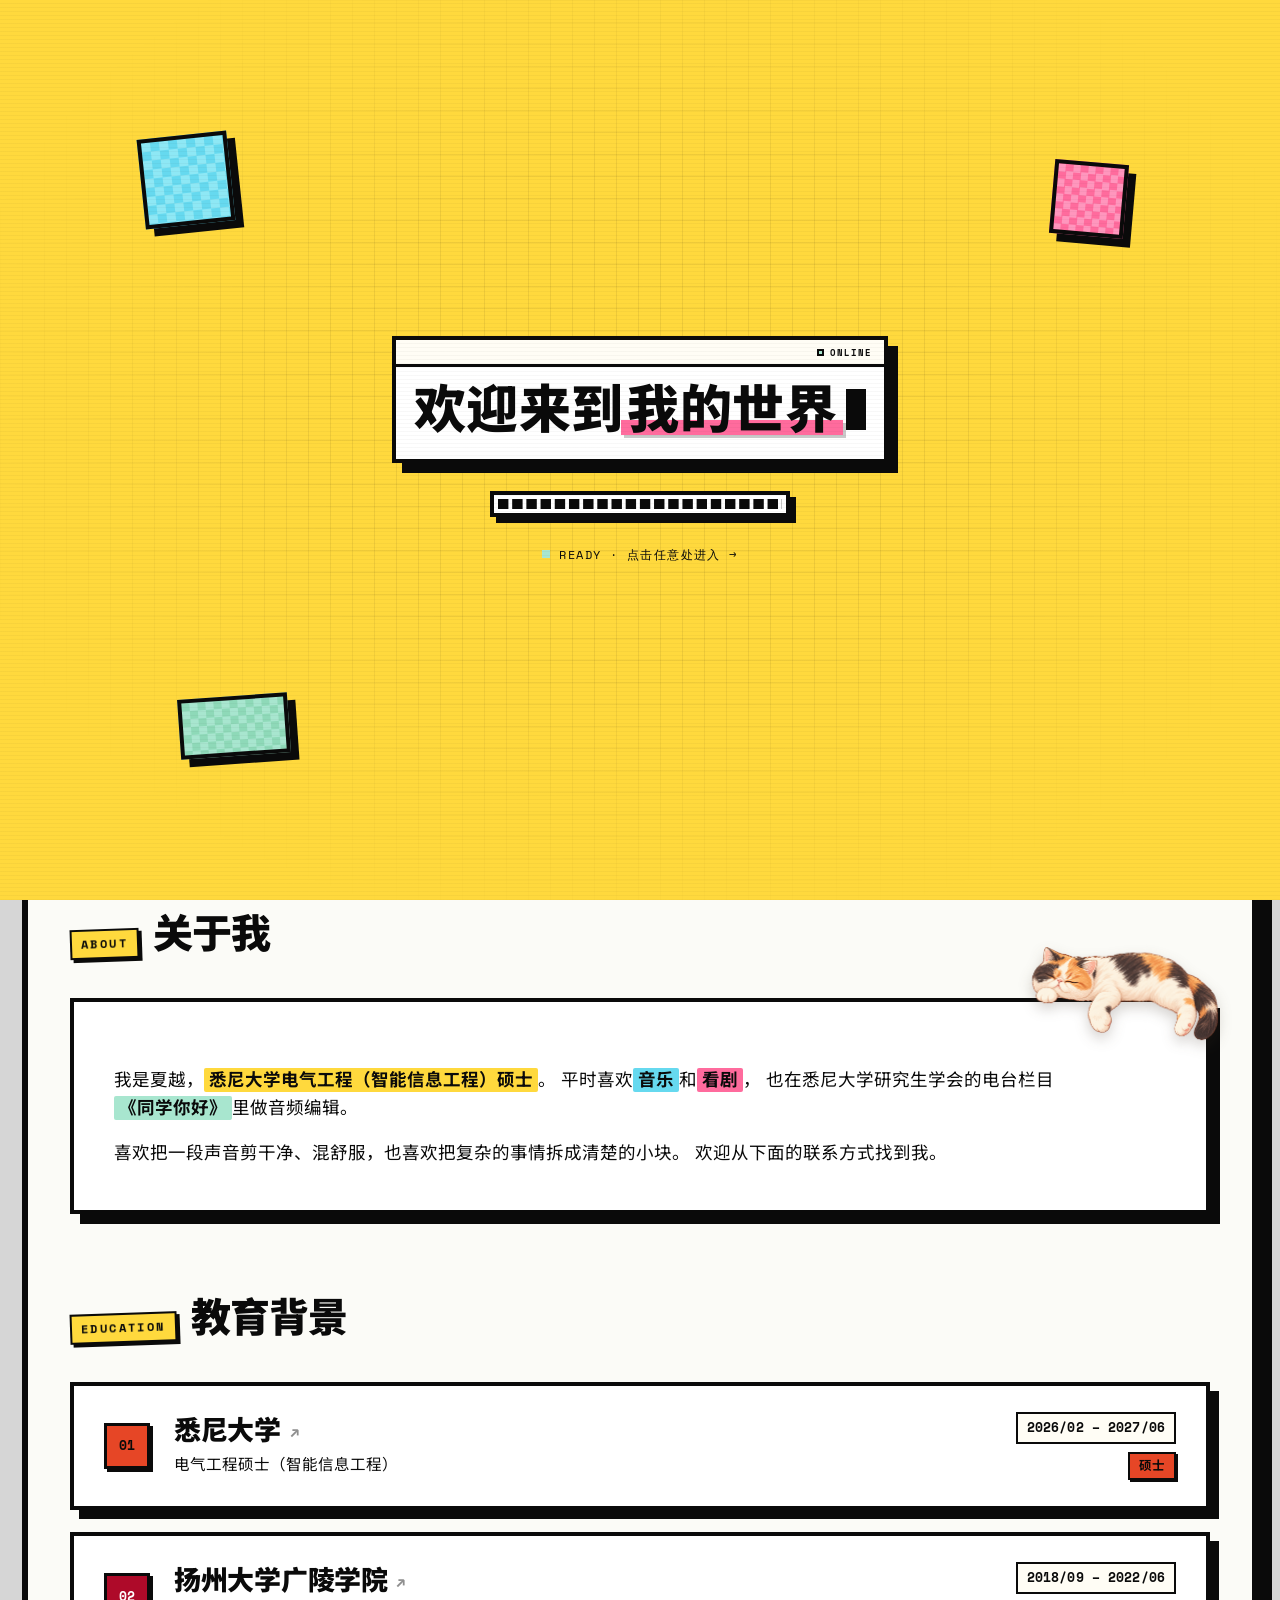
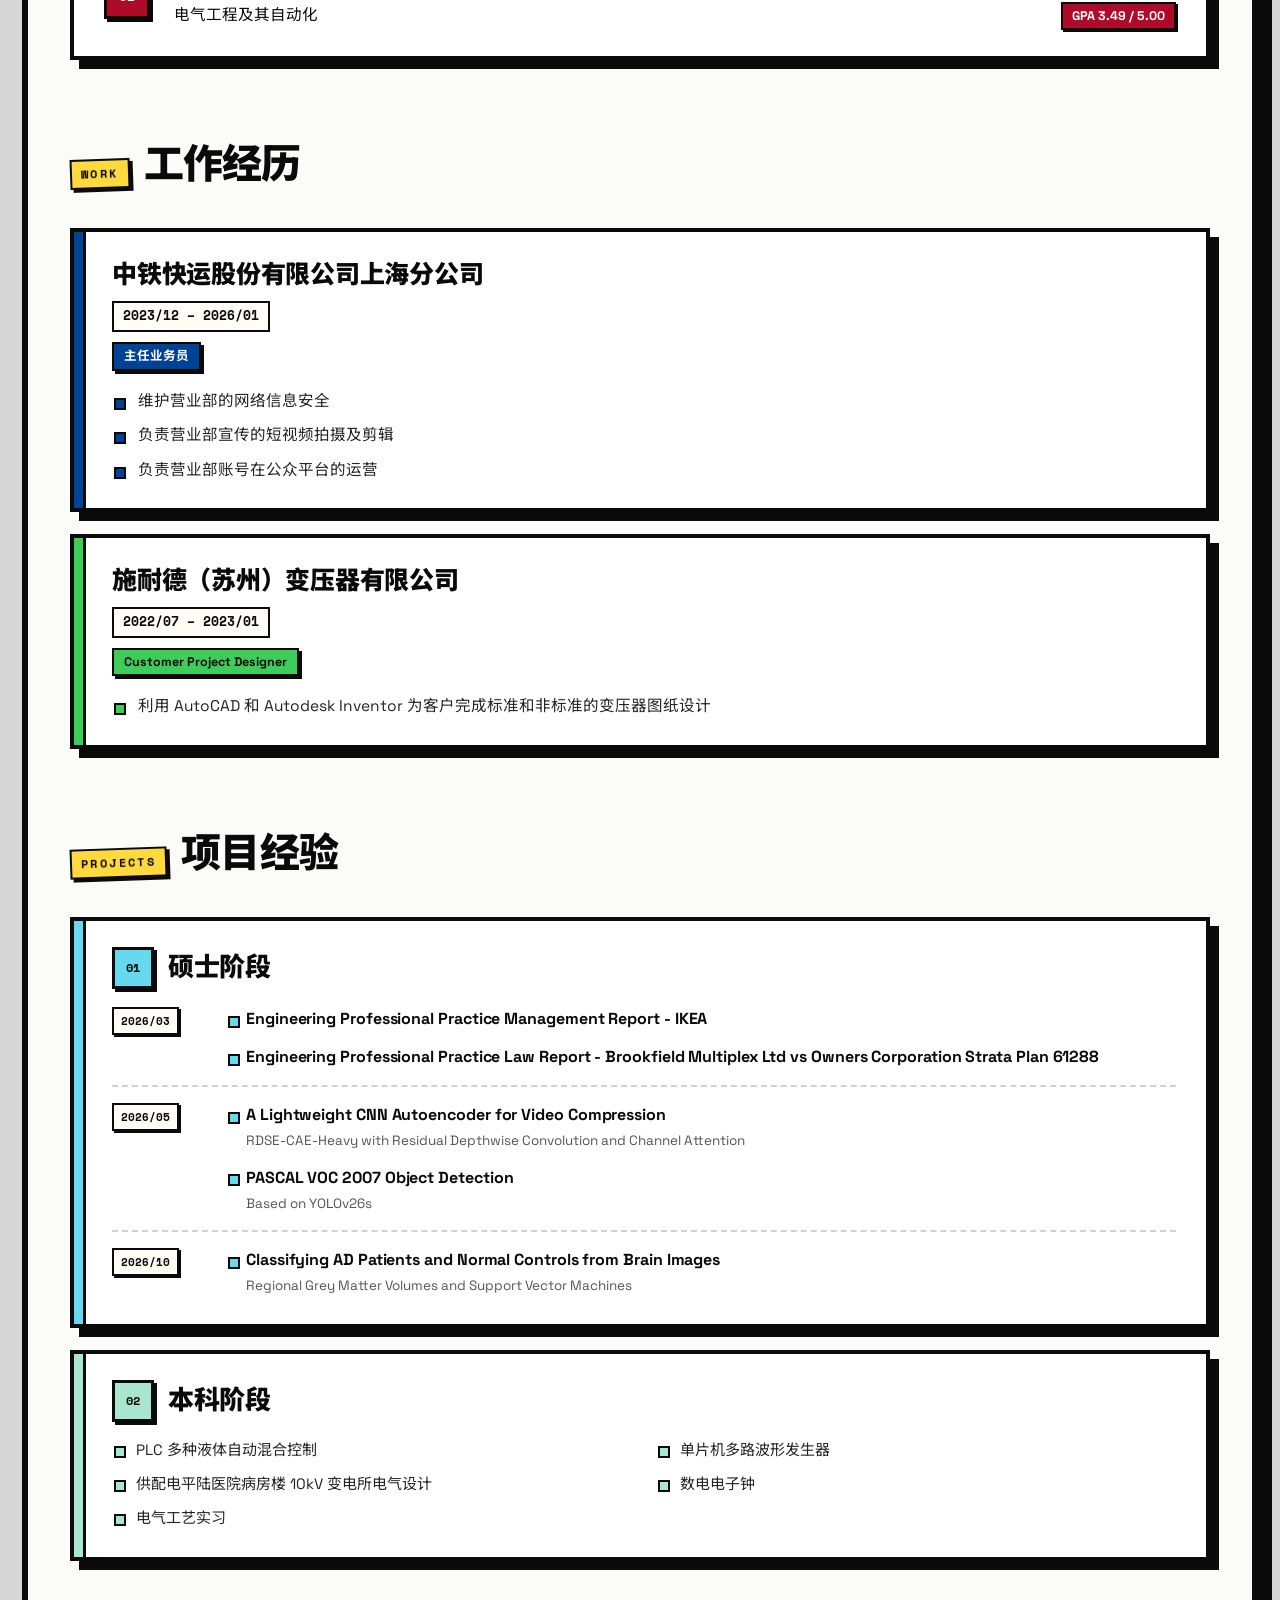
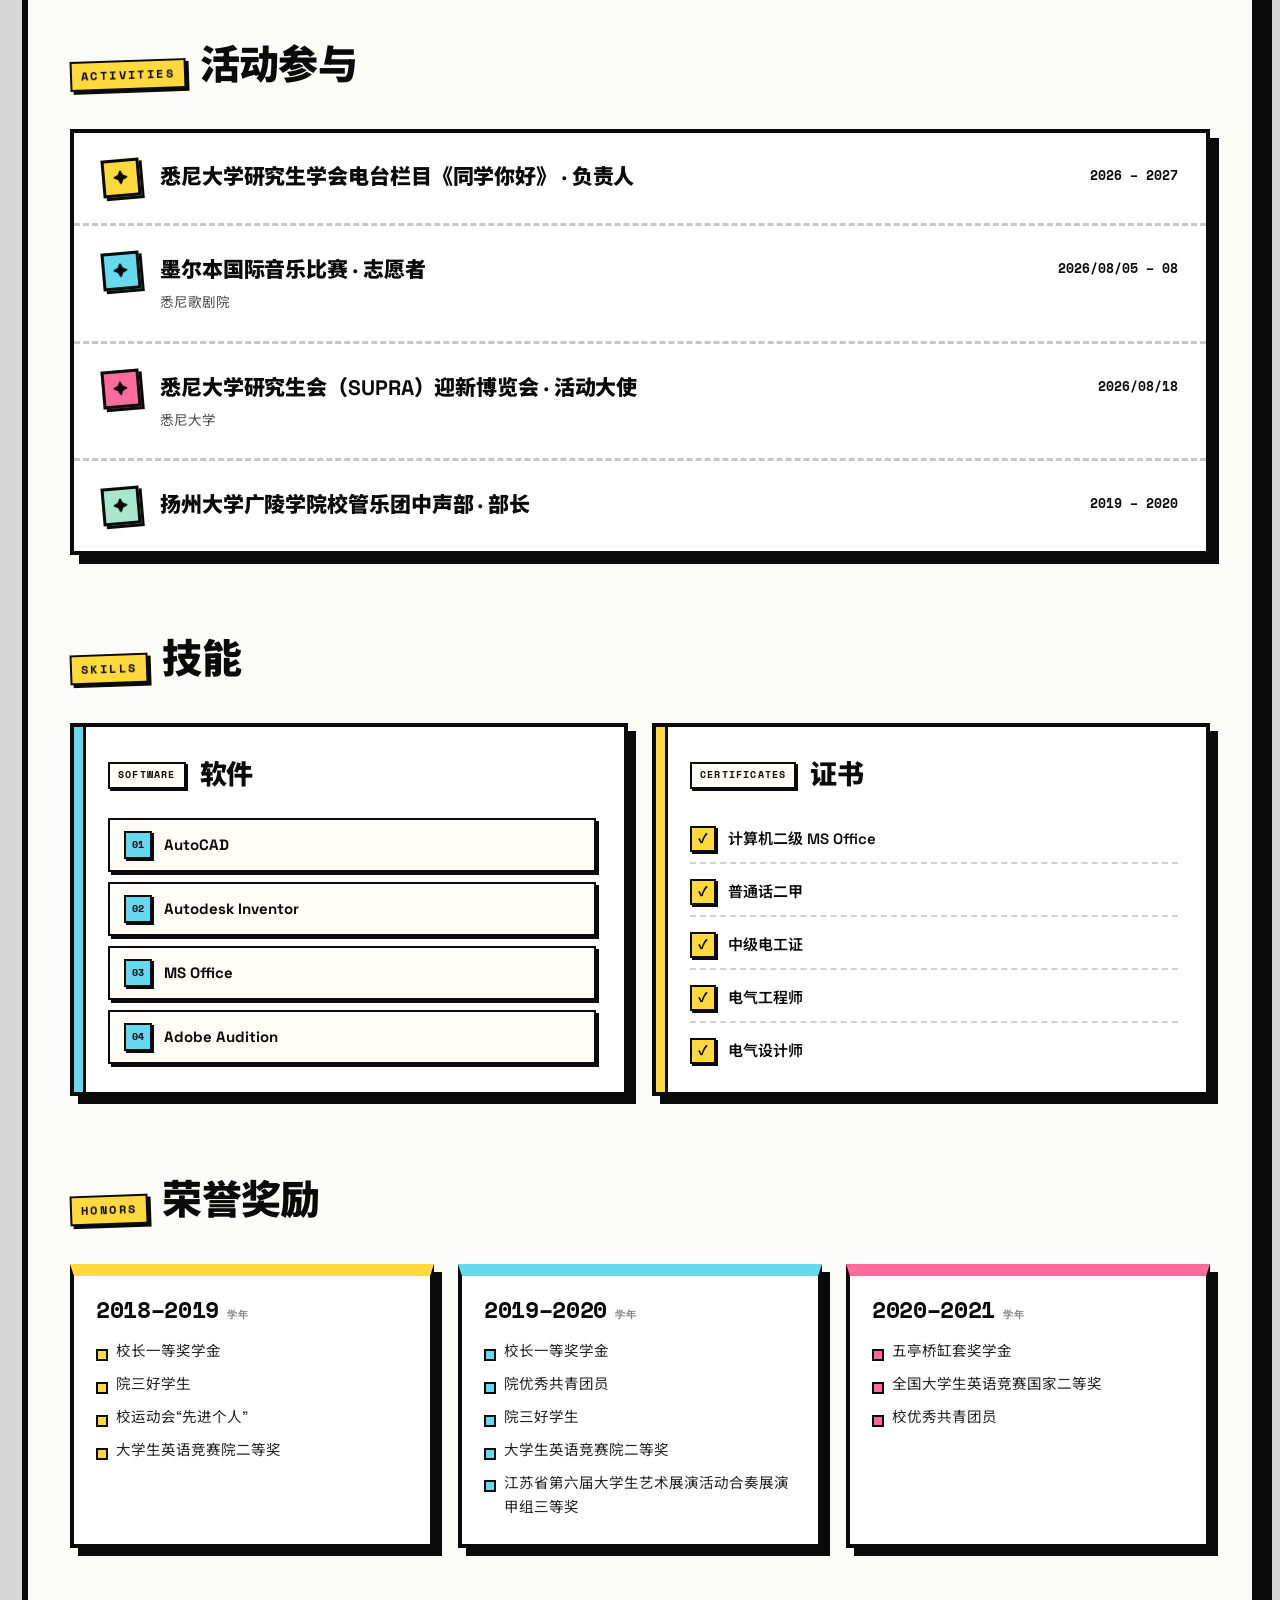
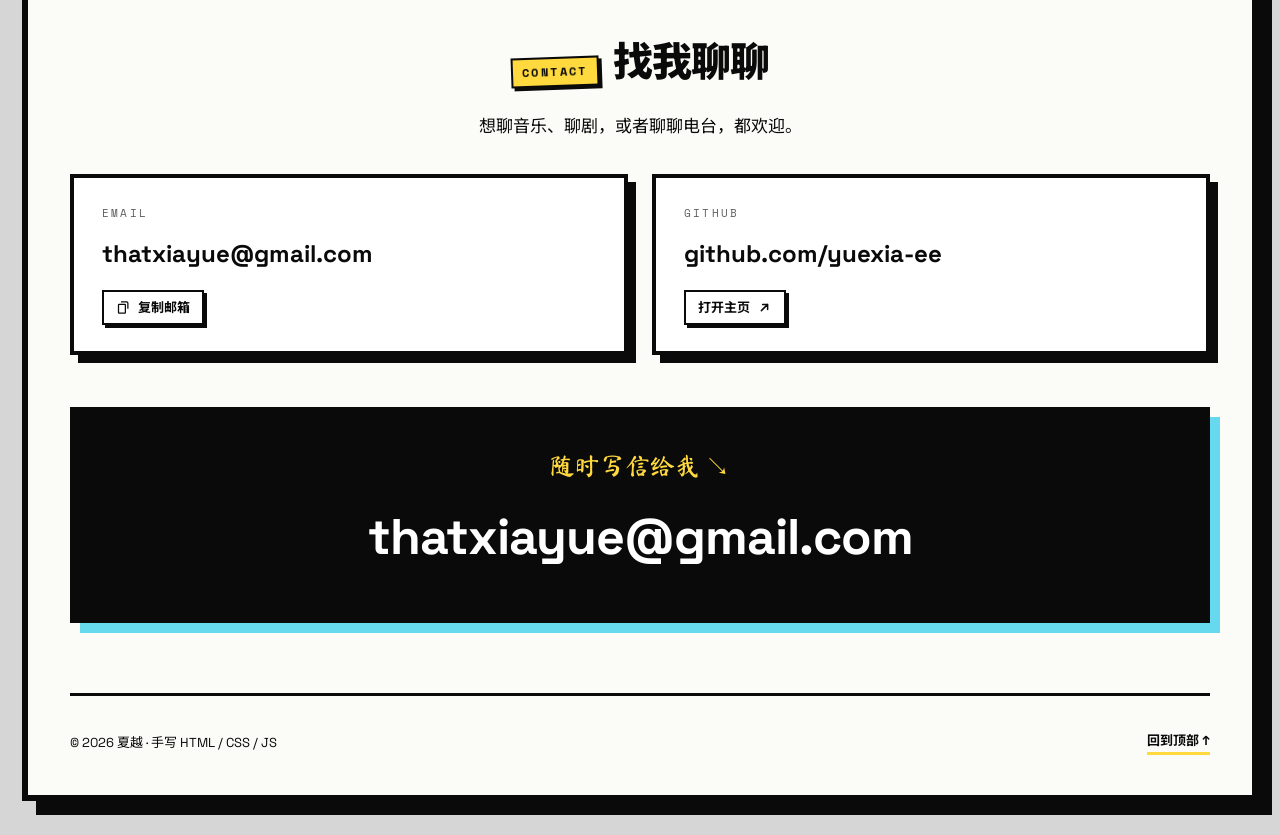
==== commit 5feb883a: "Update sleeping cat placement and responsive navigation" ====
--- a/index.html
+++ b/index.html
@@ -51,10 +51,13 @@
         <img class="brand-block" src="assets/brand-block.svg" alt="" width="48" height="48" decoding="async" />
       </a>
       <div class="nav-links">
-        <a href="#about" class="nav-link">关于</a>
-        <a href="#education" class="nav-link">教育</a>
-        <a href="#work" class="nav-link">工作</a>
+        <a href="#about" class="nav-link">关于我</a>
+        <a href="#education" class="nav-link">教育背景</a>
+        <a href="#work" class="nav-link">工作经历</a>
+        <a href="#projects" class="nav-link">项目经验</a>
+        <a href="#activities" class="nav-link">活动参与</a>
         <a href="#skills" class="nav-link">技能</a>
+        <a href="#honors" class="nav-link">荣誉奖励</a>
         <a href="#contact" class="nav-cta">找我聊聊 <span aria-hidden="true">↗</span></a>
       </div>
     </div>
@@ -135,7 +138,7 @@
       <section class="section" id="about" aria-labelledby="about-title">
         <h2 class="section-title" id="about-title"><span>ABOUT</span>关于我</h2>
         <div class="about-stage">
-          <img class="about-cat" src="assets/cat-sleeping.png" alt="" aria-hidden="true" width="680" height="324" loading="lazy" decoding="async">
+          <img class="about-cat" src="assets/cat-sleeping.png" alt="" aria-hidden="true" width="1448" height="1086" loading="lazy" decoding="async">
           <div class="card about-card reveal">
             <p class="text">
               我是夏越，<span class="hl hl-yellow">悉尼大学电气工程（智能信息工程）硕士</span>。
--- a/styles.css
+++ b/styles.css
@@ -221,6 +221,7 @@
 .nav-links { display: flex; align-items: center; gap: 6px; }
 .nav-link {
   padding: 8px 13px; font-weight: 700; font-size: 15px; position: relative;
+  white-space: nowrap;
 }
 .nav-link::after {
   content: ""; position: absolute; left: 13px; right: 13px; bottom: 4px; height: 3px;
@@ -229,7 +230,7 @@
 }
 .nav-link:hover::after, .nav-link.is-active::after { transform: scaleX(1); }
 .nav-cta {
-  margin-left: 10px;
+  margin-left: 10px; white-space: nowrap;
   background: var(--ink); color: var(--yellow);
   border: 3px solid var(--ink); box-shadow: 4px 4px 0 rgba(0,0,0,.28);
   padding: 9px 18px; font-weight: 700; border-radius: 2px;
@@ -414,7 +415,7 @@
 .about-stage { position: relative; }
 .about-card { transform: rotate(-.4deg); padding: 64px 40px 42px; position: relative; z-index: 2; }
 .about-cat {
-  position: absolute; right: -8px; bottom: calc(100% - 39px); width: 189px; height: auto;
+  position: absolute; right: -8px; bottom: calc(100% - 59px); width: 189px; height: auto;
   z-index: 4; pointer-events: none; transform: rotate(-.4deg); transform-origin: bottom right;
   filter: drop-shadow(0 6px 7px rgba(60,45,30,.22));
 }
@@ -738,6 +739,10 @@
 
 /* ---------------- 响应式 ---------------- */
 @media (max-width: 1000px) {
+  .nav-inner { padding: 10px 18px; gap: 12px; }
+  .nav-link { font-size: 13.5px; padding: 7px 8px; }
+  .nav-link::after { left: 8px; right: 8px; }
+  .nav-cta { margin-left: 4px; padding: 8px 12px; font-size: 13px; }
   .hero { padding: 48px 24px 26px; }
   .hero-grid { gap: 34px; grid-template-columns: 1fr; }
   .hero-visual { order: 2; margin-top: 6px; }
@@ -746,17 +751,35 @@
   .contact-grid { grid-template-columns: 1fr; }
 }
 
+@media (max-width: 860px) {
+  .nav-inner {
+    display: grid; grid-template-columns: auto minmax(0, 1fr);
+    align-items: center; gap: 6px 10px;
+    padding: 9px 12px;
+  }
+  .brand { align-self: center; }
+  .brand-block { width: 32px; height: 32px; filter: drop-shadow(3px 3px 0 var(--ink)); }
+  .brand:hover .brand-block { transform: none; filter: drop-shadow(3px 3px 0 var(--ink)); }
+  .nav-links {
+    display: grid; grid-template-columns: repeat(4, minmax(0, 1fr));
+    gap: 2px; min-width: 0;
+  }
+  .nav-link {
+    padding: 5px 2px; font-size: 13px; line-height: 1.25;
+    text-align: center; white-space: nowrap;
+  }
+  .nav-link::after { left: 8px; right: 8px; bottom: 2px; height: 2px; }
+  .nav-cta {
+    margin-left: 0; padding: 5px 3px; font-size: 12.5px;
+    text-align: center; border-width: 2px;
+    box-shadow: 2px 2px 0 rgba(0,0,0,.28);
+  }
+  .nav-cta span { display: none; }
+}
+
 @media (max-width: 720px) {
   body { padding: 10px 10px 18px; }
   .frame { border-width: 4px; box-shadow: 7px 7px 0 var(--ink); margin-top: 8px; }
-  .nav-inner { padding: 9px 14px; gap: 10px; }
-  .brand-block { width: 32px; height: 32px; filter: drop-shadow(3px 3px 0 var(--ink)); }
-  .brand:hover .brand-block { transform: none; filter: drop-shadow(3px 3px 0 var(--ink)); }
-  .nav-links { gap: 2px; }
-  .nav-link { padding: 7px 7px; font-size: 14px; }
-  .nav-link::after { left: 7px; right: 7px; bottom: 3px; }
-  .nav-link:nth-child(4) { display: none; }
-  .nav-cta { margin-left: 4px; padding: 7px 11px; font-size: 13px; box-shadow: 3px 3px 0 rgba(0,0,0,.28); }
 
   .hero { padding: 34px 18px 22px; }
   .hero-grid { gap: 38px; }
@@ -784,7 +807,7 @@
   .card { padding: 24px 20px; box-shadow: 6px 6px 0 var(--ink); }
   .text { font-size: 15.5px; }
   .card.about-card { padding: 50px 20px 24px; }
-  .about-cat { width: 95px; right: -4px; bottom: calc(100% - 20px); }
+  .about-cat { width: 95px; right: -4px; bottom: calc(100% - 30px); }
 
   .activity-row { grid-template-columns: auto 1fr; gap: 12px; padding: 20px 16px; }
   .activity-mark { width: 32px; height: 32px; flex-basis: 32px; font-size: 13px; }
@@ -861,14 +884,17 @@
 }
 
 @media (max-width: 380px) {
-  .nav-link { font-size: 13px; padding: 6px 5px; }
-  .nav-cta { padding: 6px 9px; font-size: 12px; }
+  .nav-inner { gap: 6px 8px; padding: 8px 10px; }
+  .nav-links { gap: 2px 1px; }
+  .nav-link { font-size: 12.5px; padding: 5px 1px; }
+  .nav-link::after { left: 5px; right: 5px; }
+  .nav-cta { padding: 5px 2px; font-size: 12px; }
   .hero { padding-left: 14px; padding-right: 14px; }
   .content { padding: 0 14px; }
   .section-title { font-size: 24px; }
   .hero-name { font-size: 36px; }
   .card.about-card { padding: 46px 18px 22px; }
-  .about-cat { width: 89px; right: -3px; bottom: calc(100% - 19px); }
+  .about-cat { width: 89px; right: -3px; bottom: calc(100% - 29px); }
 }
 
 /* 减少动效 */
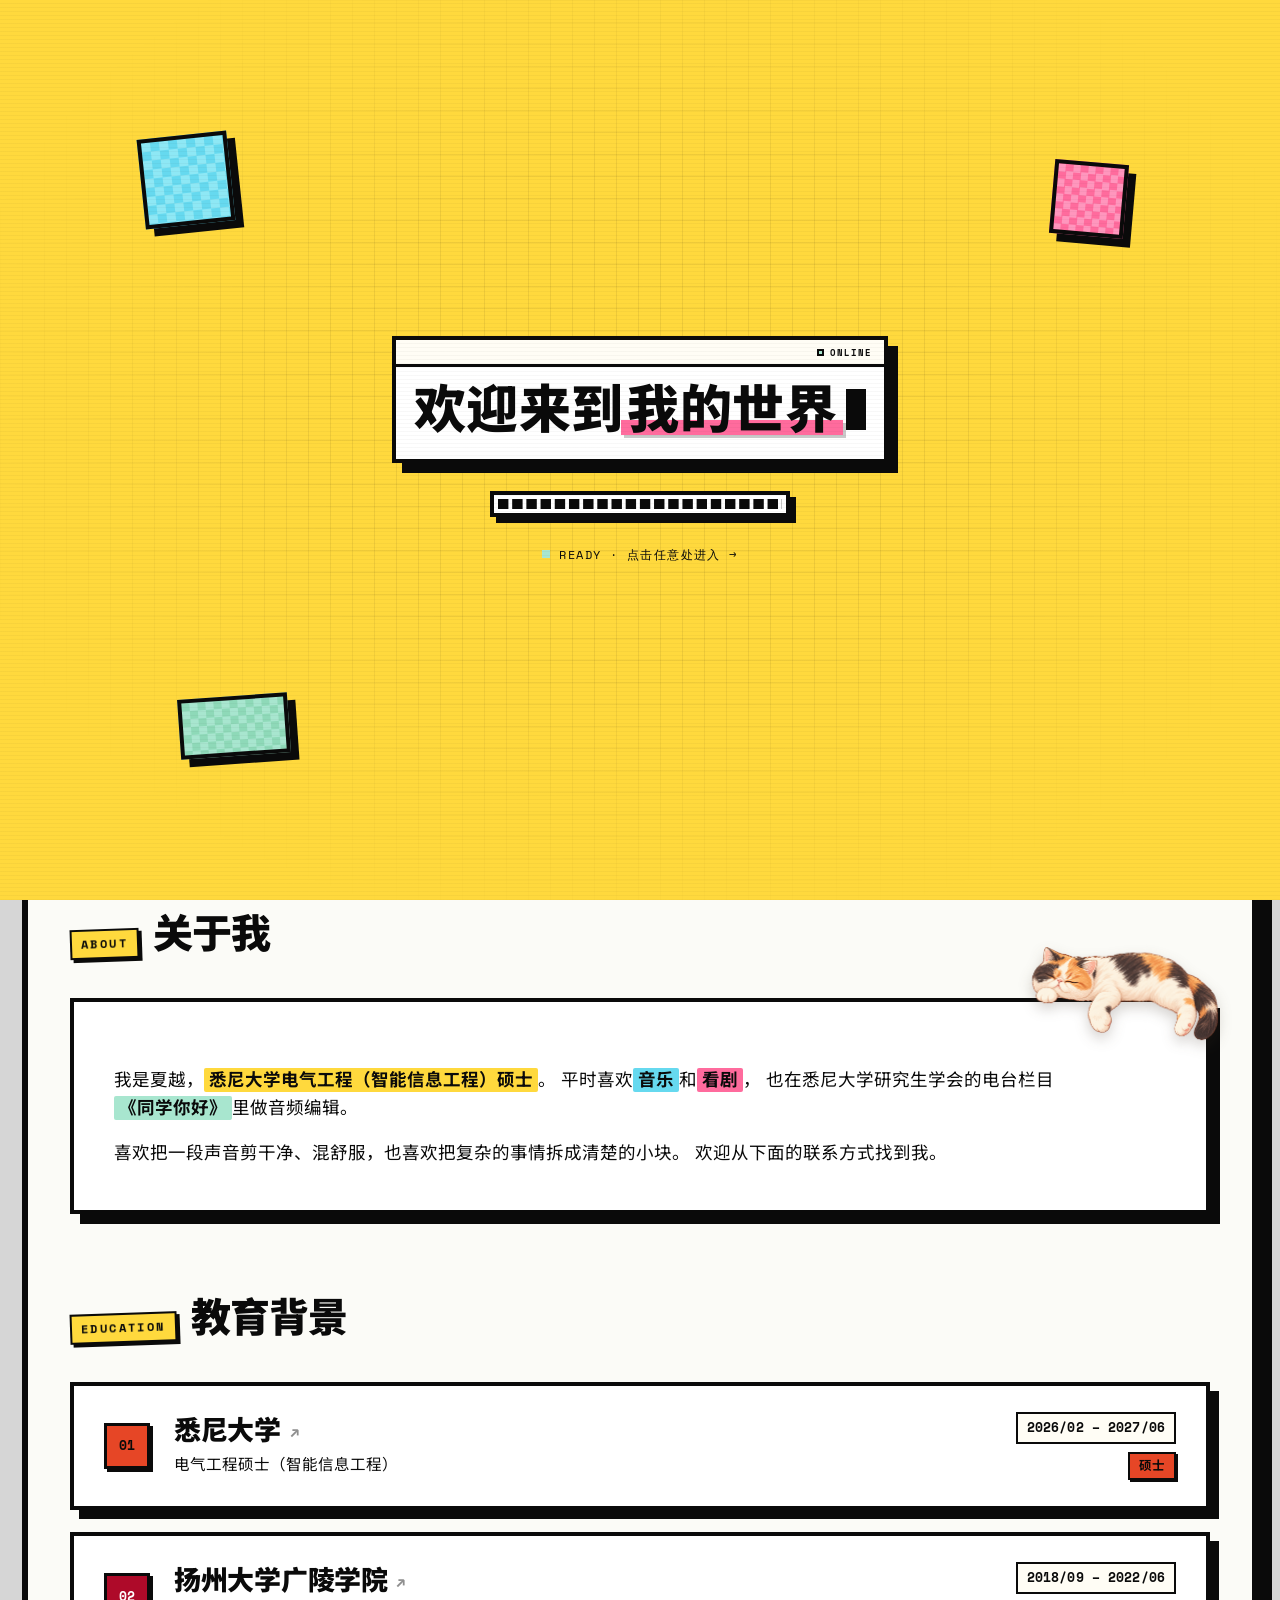
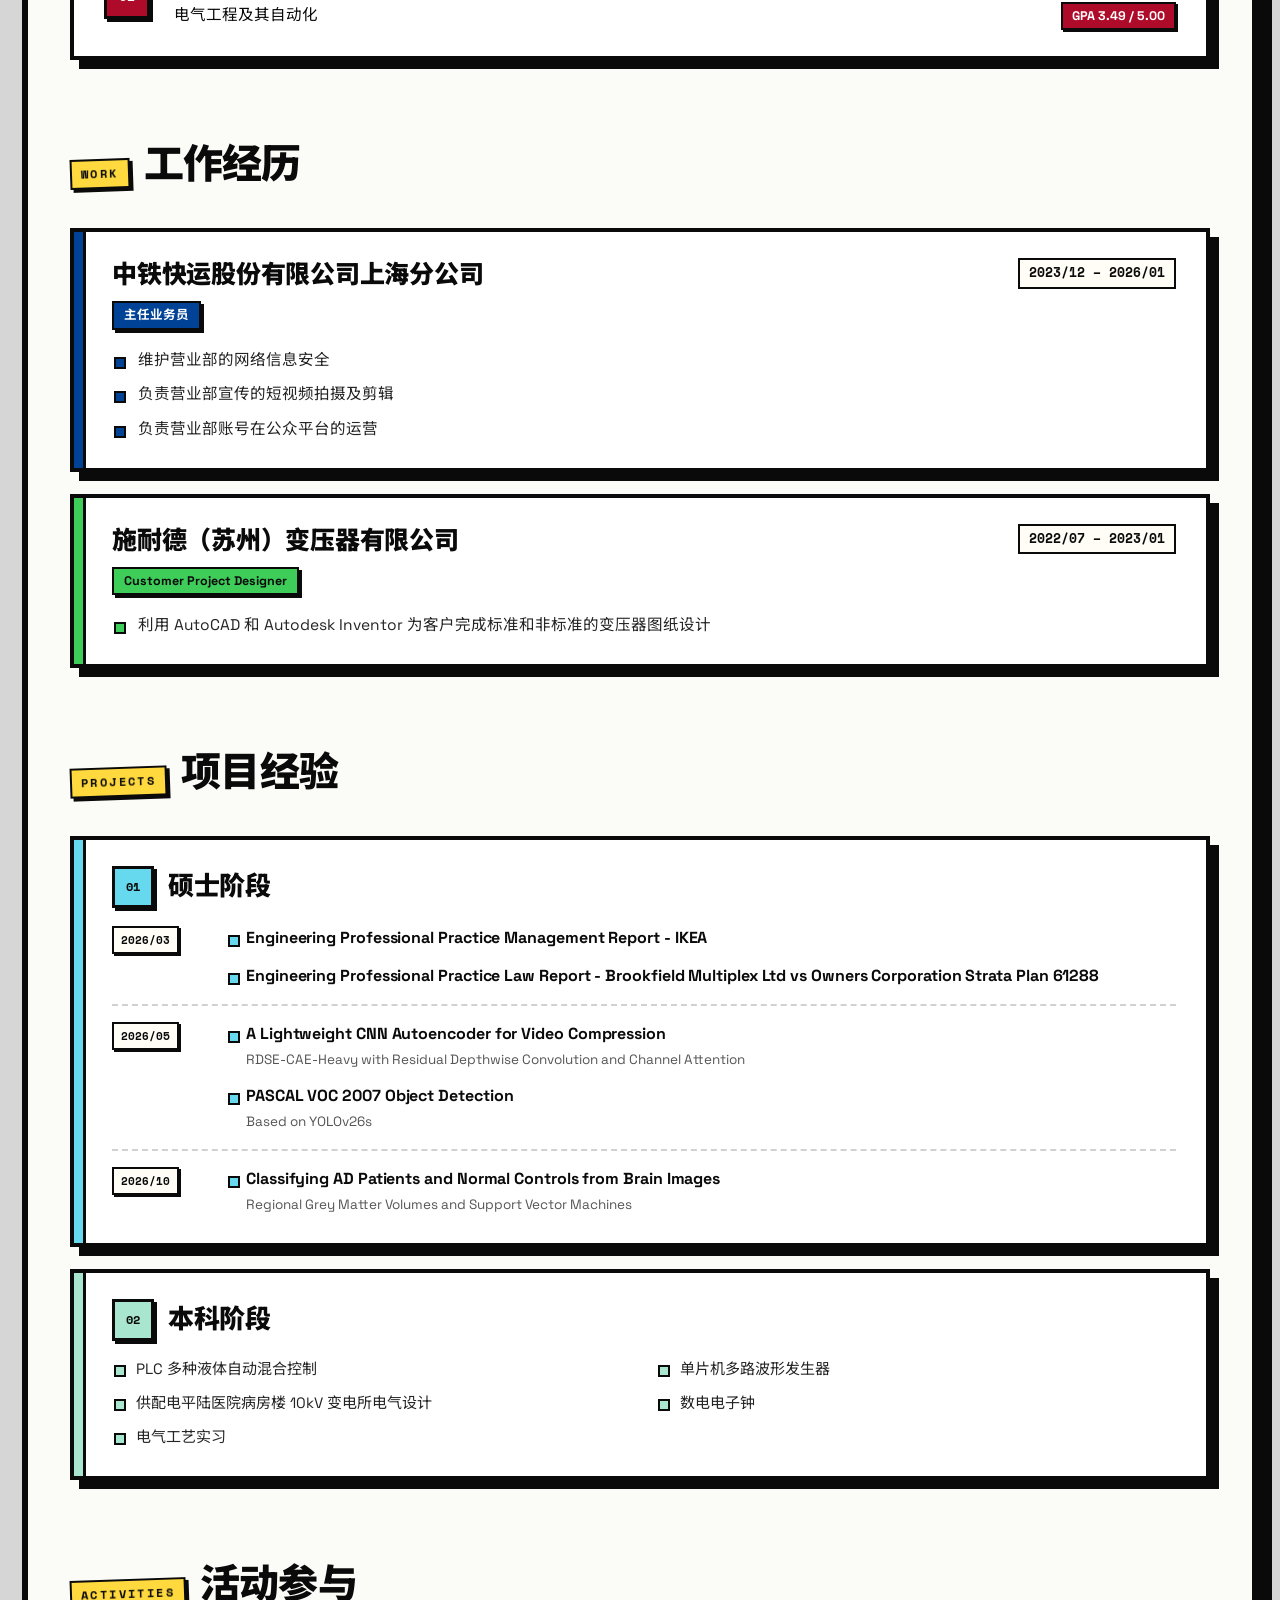
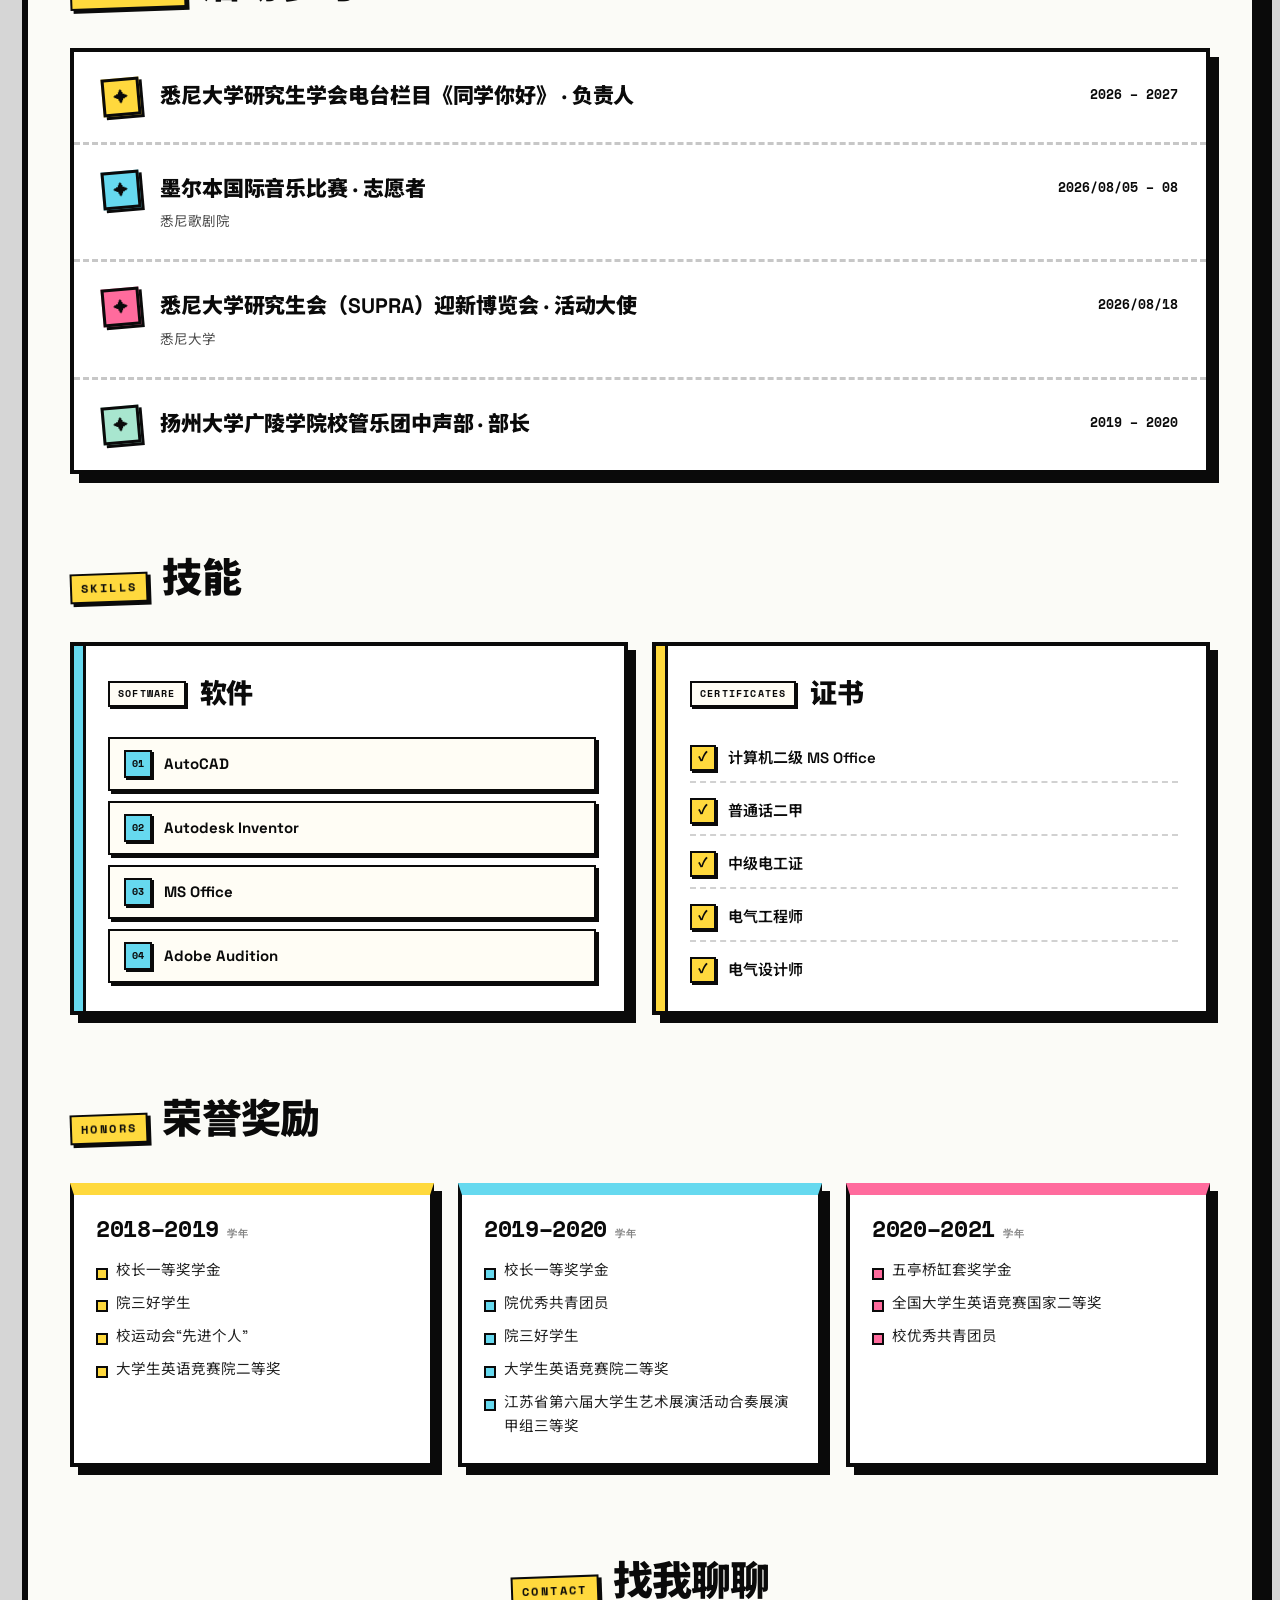
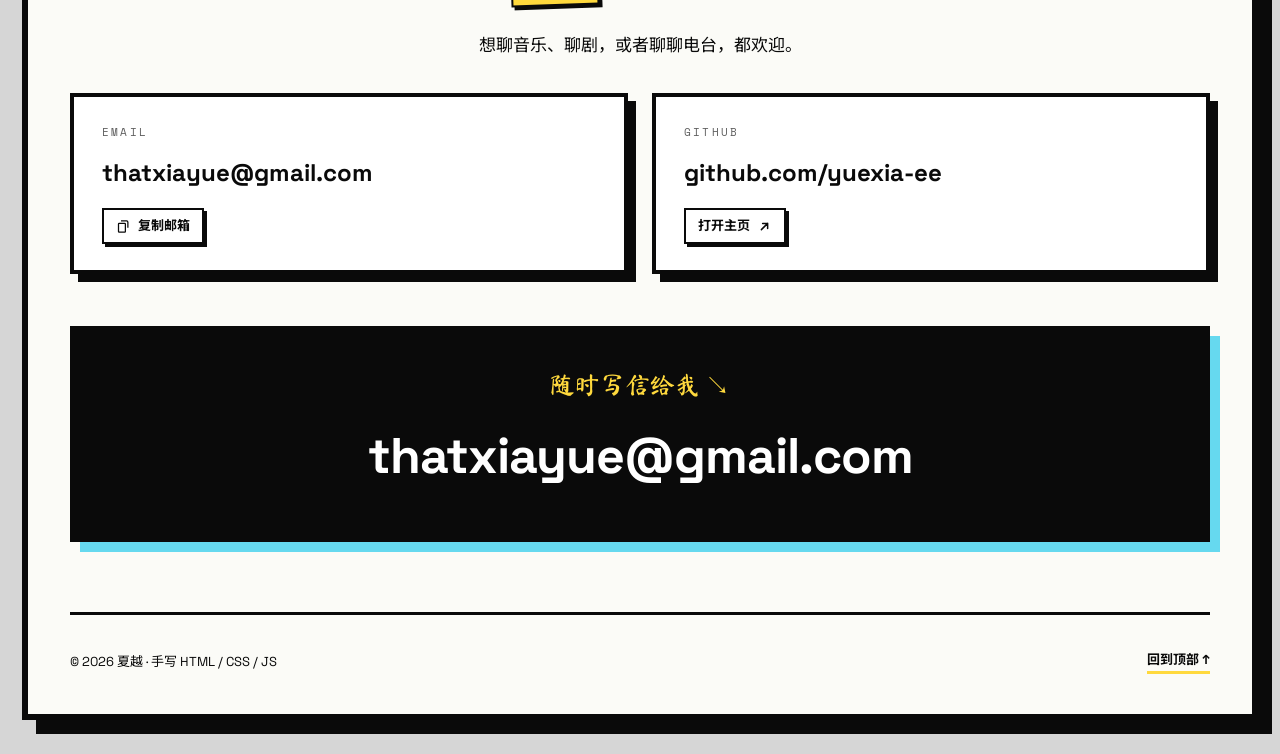
==== commit ae385610: "Align work dates to the right and restore sections without cover" ====
--- a/index.html
+++ b/index.html
@@ -1,6 +1,7 @@
 <!DOCTYPE html>
 <html lang="zh-CN">
 <head>
+<script src="navigation-init.js"></script>
 <meta charset="UTF-8" />
 <meta name="viewport" content="width=device-width, initial-scale=1.0" />
 <title>夏越 | USYD 电气工程硕士</title>
--- a/styles.css
+++ b/styles.css
@@ -606,7 +606,12 @@
   background: var(--accent); border-right: 3px solid var(--ink);
 }
 .work-top { display: flex; align-items: flex-start; justify-content: space-between; gap: 16px; flex-wrap: wrap; }
-.work-head { display: flex; flex-direction: column; align-items: flex-start; gap: 10px; }
+.work-head {
+  display: grid; grid-template-columns: minmax(0, 1fr) auto;
+  align-items: start; gap: 10px 24px; width: 100%;
+}
+.work-head > .work-date { grid-column: 2; grid-row: 1; justify-self: end; }
+.work-head > .work-role { grid-column: 1; grid-row: 2; justify-self: start; }
 .work-company { font-size: clamp(19px, 2.35vw, 25px); font-weight: 900; line-height: 1.32; letter-spacing: -.01em; }
 .work-role {
   display: inline-block; font-size: 12.5px; font-weight: 700;
@@ -845,6 +850,7 @@
   .work-entry { padding: 19px 16px 19px 23px; box-shadow: 6px 6px 0 var(--ink); }
   .work-entry::before { width: 7px; }
   .work-top { gap: 10px; }
+  .work-head { display: flex; flex-direction: column; align-items: flex-start; gap: 10px; }
   .work-company { font-size: 19px; }
   .work-role { font-size: 11.5px; padding: 1px 8px; }
   .work-date { font-size: 11.5px; padding: 2px 8px; }
@@ -907,3 +913,7 @@
   }
   .reveal { opacity: 1; transform: none; }
 }
+
+/* Returning to a section skips the cover and initial smooth scrolling. */
+html.skip-cover .loader { display: none; }
+html.restoring-section { scroll-behavior: auto; }
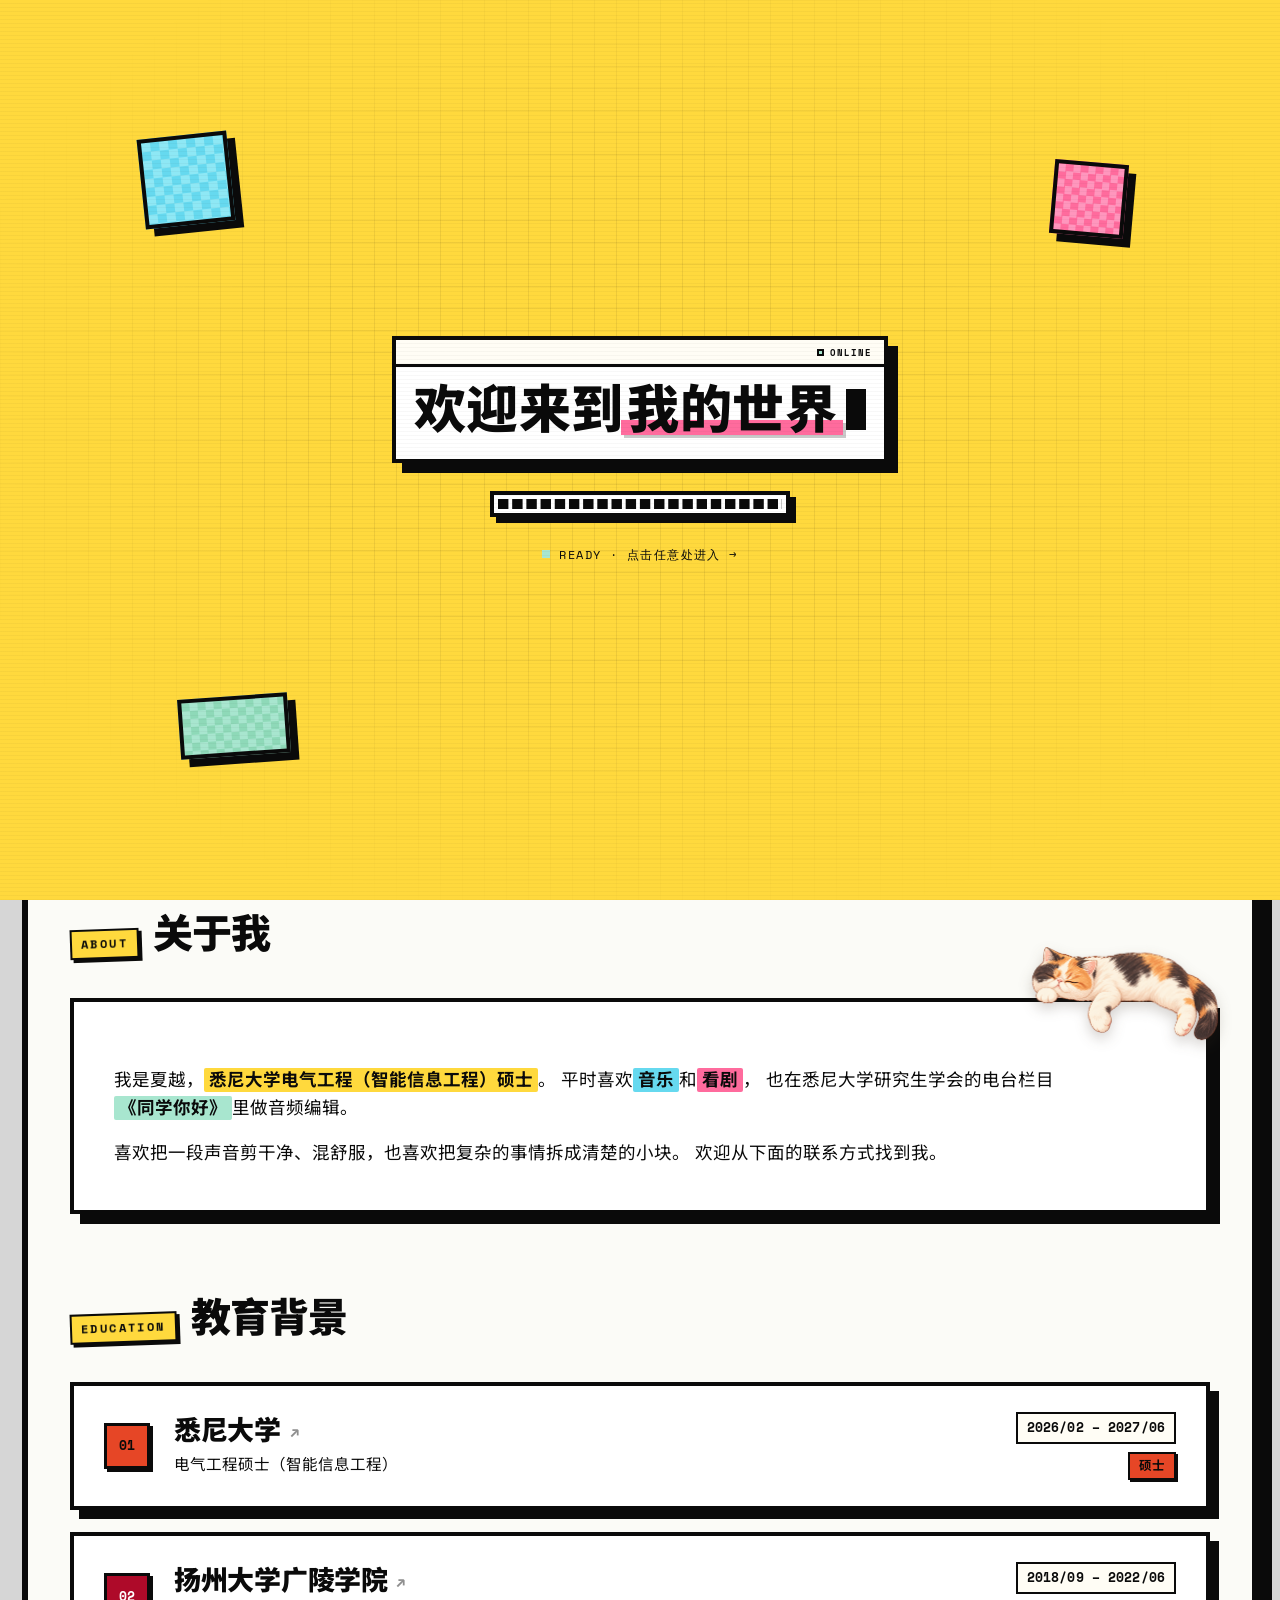
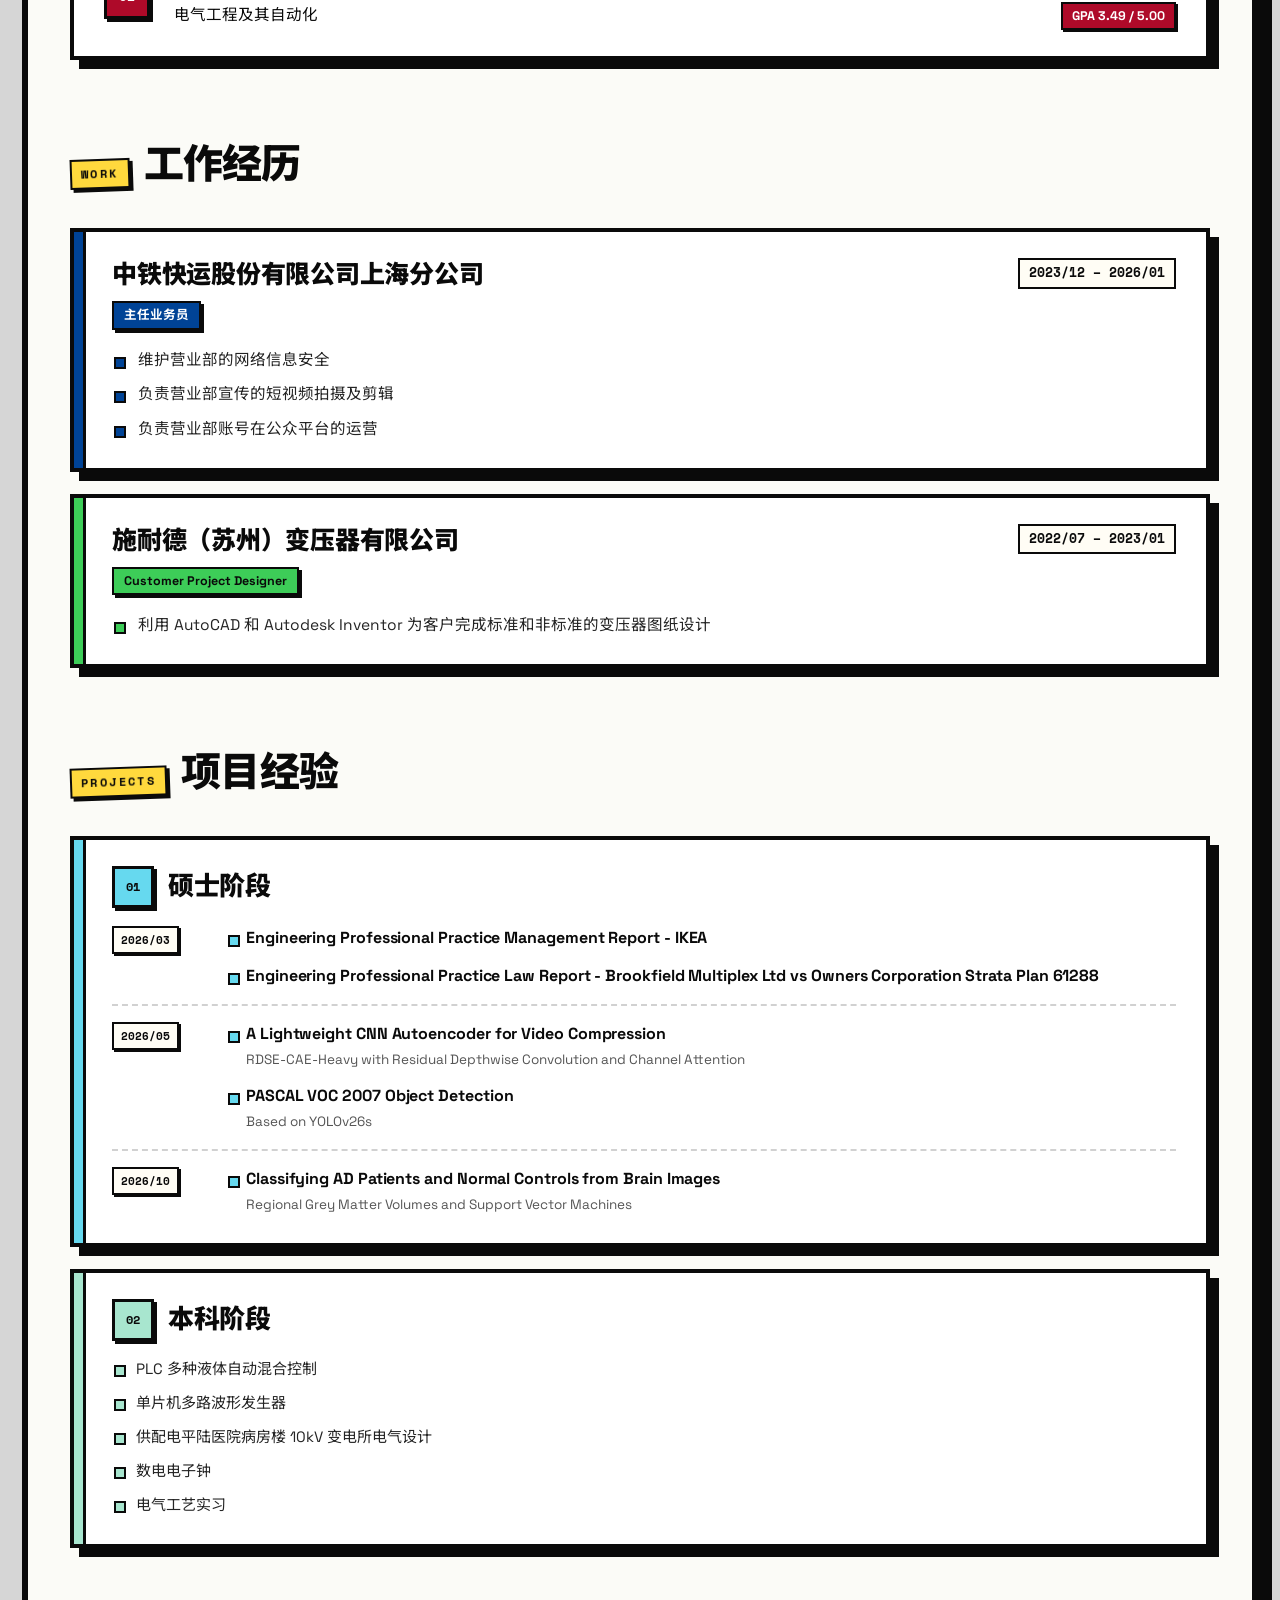
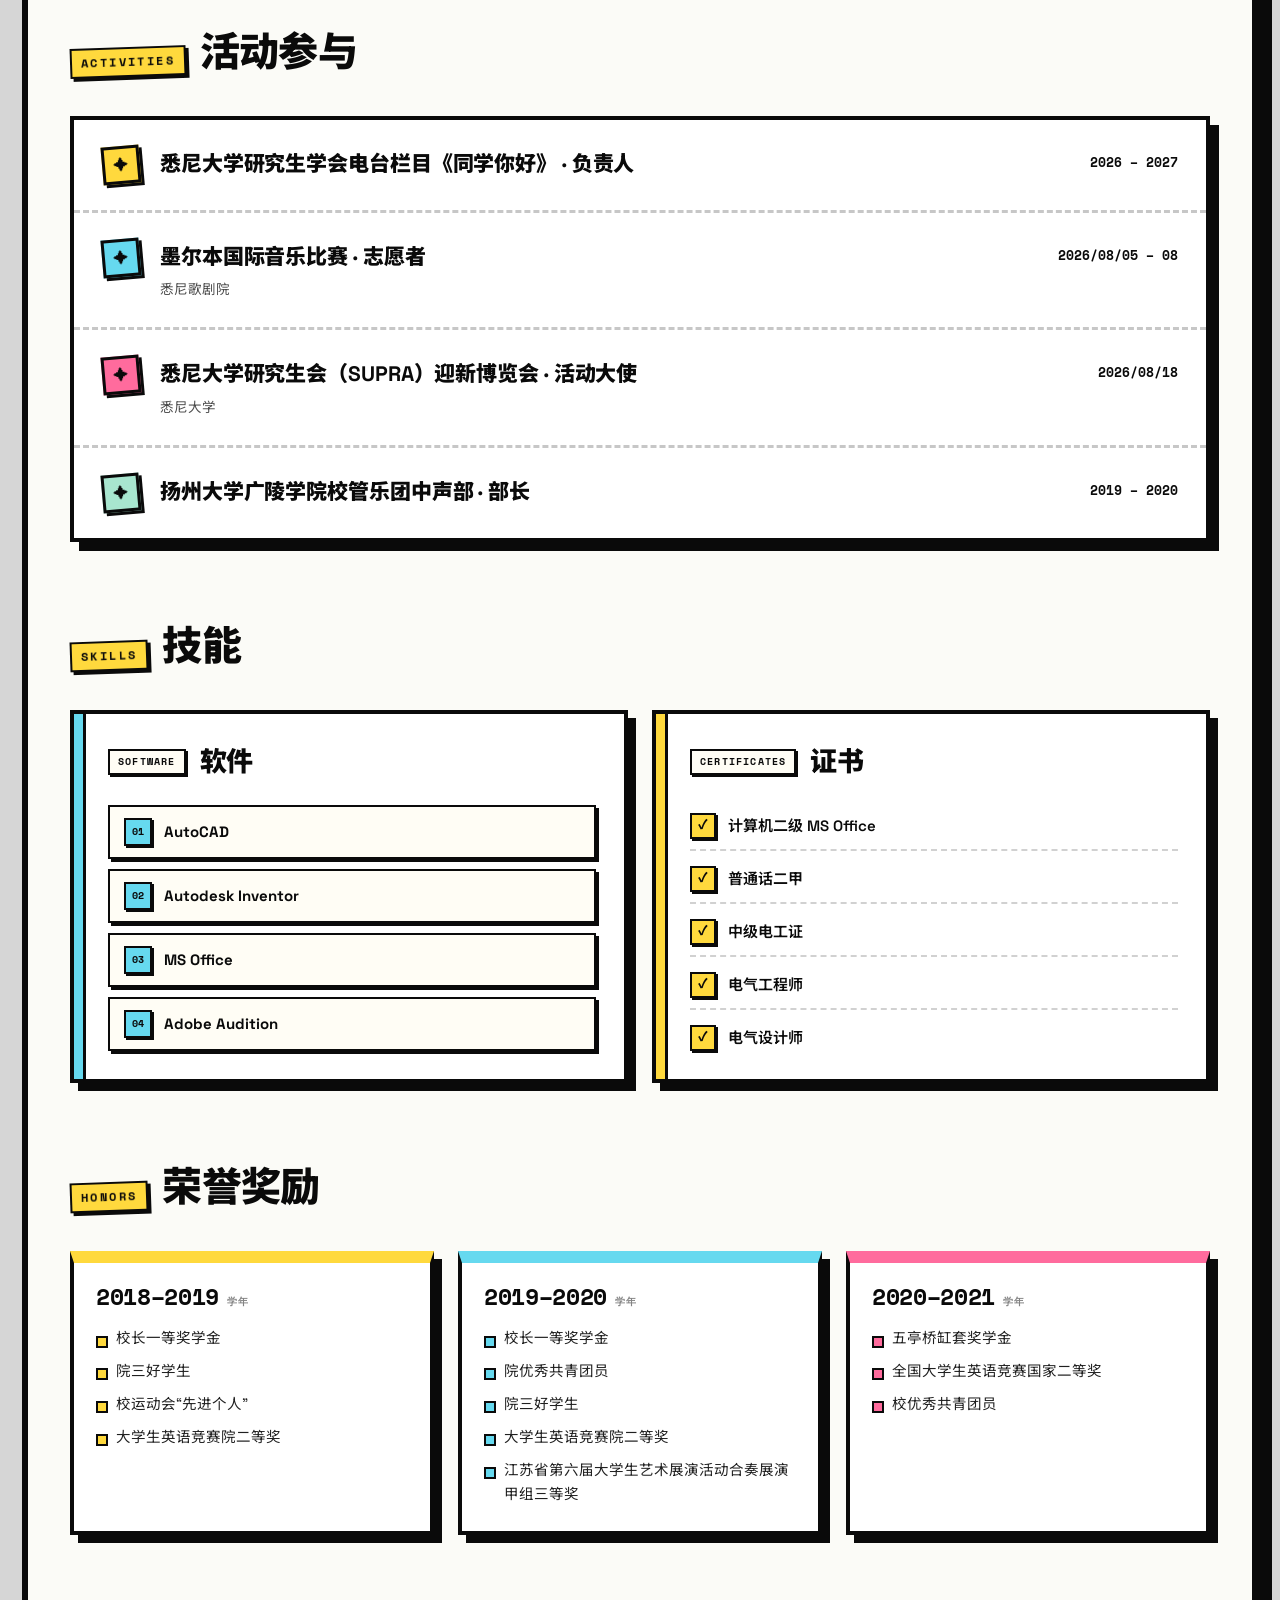
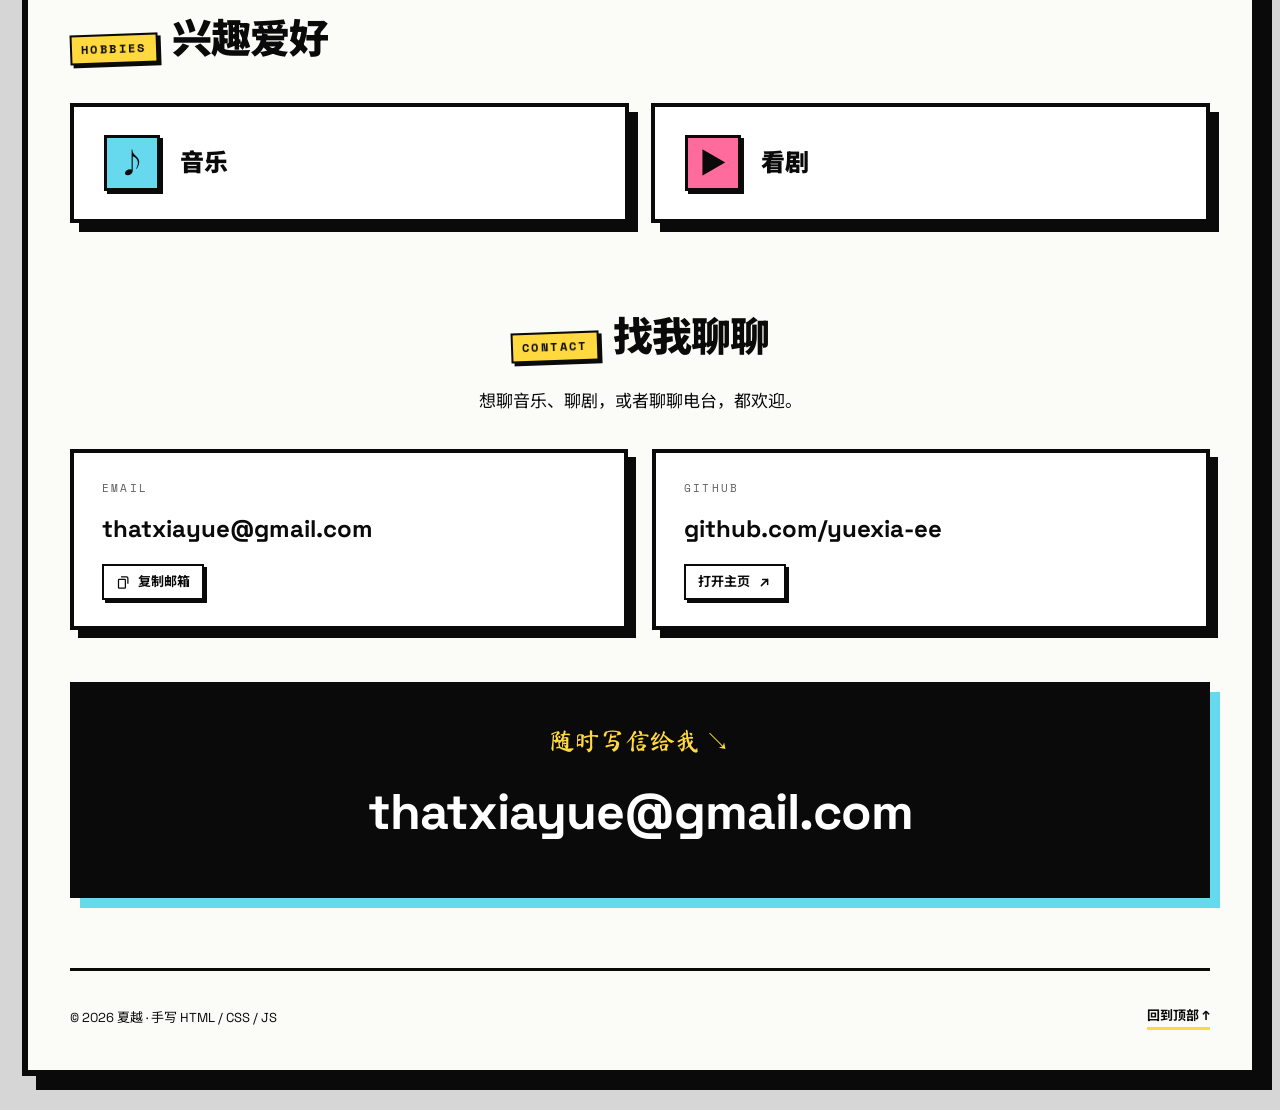
==== commit 604bd72d: "Add hobbies section after honors and navigation link" ====
--- a/index.html
+++ b/index.html
@@ -59,6 +59,7 @@
         <a href="#activities" class="nav-link">活动参与</a>
         <a href="#skills" class="nav-link">技能</a>
         <a href="#honors" class="nav-link">荣誉奖励</a>
+        <a href="#hobbies" class="nav-link">兴趣爱好</a>
         <a href="#contact" class="nav-cta">找我聊聊 <span aria-hidden="true">↗</span></a>
       </div>
     </div>
@@ -407,6 +408,20 @@
         </div>
       </section>
 
+      <!-- 兴趣爱好 -->
+      <section class="section" id="hobbies" aria-labelledby="hobbies-title">
+        <h2 class="section-title" id="hobbies-title"><span>HOBBIES</span>兴趣爱好</h2>
+        <div class="hobby-grid">
+          <article class="hobby-card reveal">
+            <span class="hobby-mark" aria-hidden="true">♪</span>
+            <h3>音乐</h3>
+          </article>
+          <article class="hobby-card reveal">
+            <span class="hobby-mark" aria-hidden="true">▶</span>
+            <h3>看剧</h3>
+          </article>
+        </div>
+      </section>
       <!-- 联系 -->
       <section class="section section-contact" id="contact" aria-labelledby="contact-title">
         <h2 class="section-title section-title-center" id="contact-title"><span>CONTACT</span>找我聊聊</h2>
--- a/styles.css
+++ b/styles.css
@@ -653,7 +653,7 @@
   background: var(--accent); border: 3px solid var(--ink); box-shadow: 3px 3px 0 var(--ink);
 }
 .project-name { font-size: clamp(20px, 2.4vw, 26px); font-weight: 900; line-height: 1.3; letter-spacing: -.01em; }
-.project-points { list-style: none; margin-top: 16px; display: grid; grid-template-columns: 1fr 1fr; gap: 10px 24px; }
+.project-points { list-style: none; margin-top: 16px; display: grid; grid-template-columns: 1fr; gap: 10px; }
 .project-points li { position: relative; padding-left: 24px; font-size: 15px; line-height: 1.6; color: #242424; }
 .project-points li::before {
   content: ""; position: absolute; left: 2px; top: 8px;
@@ -917,3 +917,25 @@
 /* Returning to a section skips the cover and initial smooth scrolling. */
 html.skip-cover .loader { display: none; }
 html.restoring-section { scroll-behavior: auto; }
+
+/* ---------------- 兴趣爱好 ---------------- */
+.hobby-grid { display: grid; grid-template-columns: repeat(2, minmax(0, 1fr)); gap: 22px; }
+.hobby-card {
+  display: flex; align-items: center; gap: 20px; padding: 28px 30px;
+  background: var(--paper); border: 4px solid var(--ink); box-shadow: 9px 9px 0 var(--ink);
+}
+.hobby-mark {
+  display: grid; place-items: center; width: 56px; height: 56px; flex: 0 0 56px;
+  background: var(--cyan); border: 3px solid var(--ink); box-shadow: 3px 3px 0 var(--ink);
+  font-size: 28px; font-weight: 900;
+}
+.hobby-card:nth-child(2) .hobby-mark { background: var(--pink); }
+.hobby-card h3 { font-size: 24px; font-weight: 900; }
+@media (max-width: 860px) {
+  .nav-links .nav-cta { grid-column: 1 / -1; }
+}
+@media (max-width: 720px) {
+  .hobby-grid { grid-template-columns: 1fr; gap: 16px; }
+  .hobby-card { padding: 20px; gap: 16px; box-shadow: 6px 6px 0 var(--ink); }
+  .hobby-card h3 { font-size: 21px; }
+}
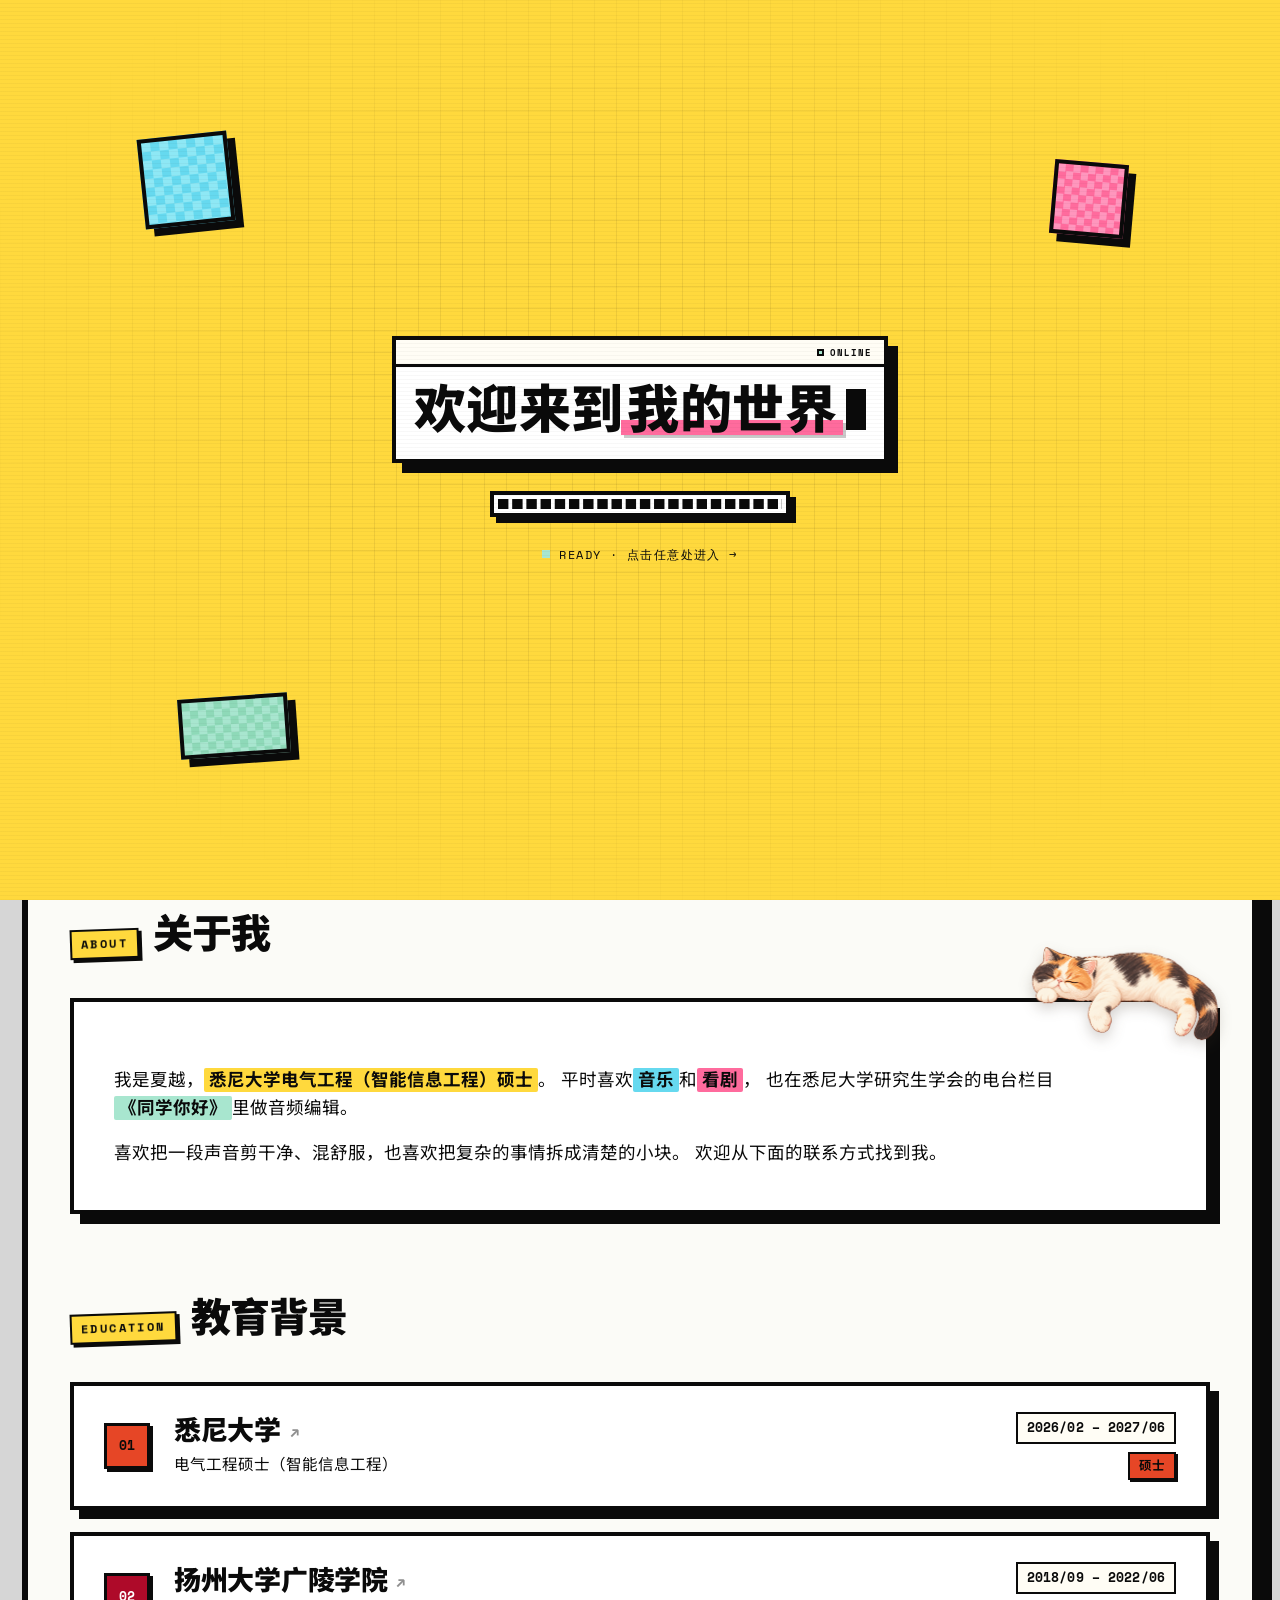
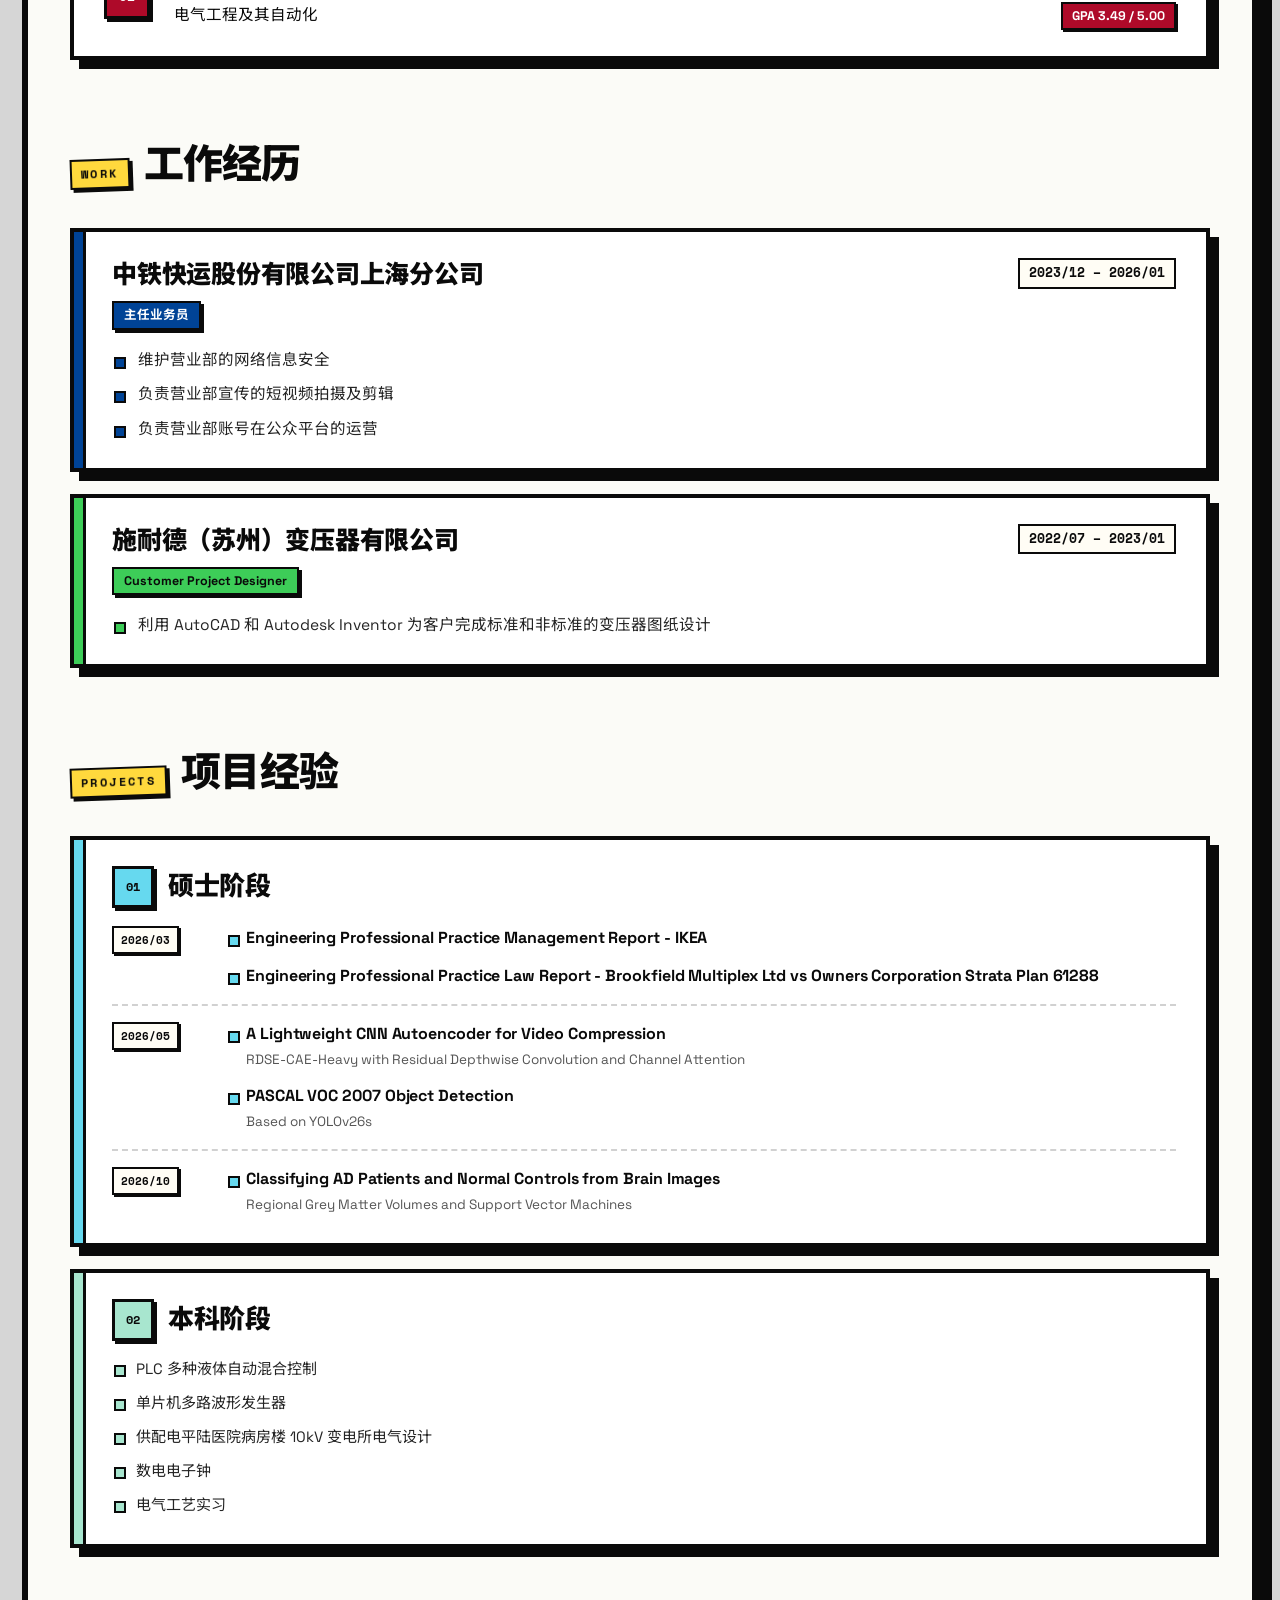
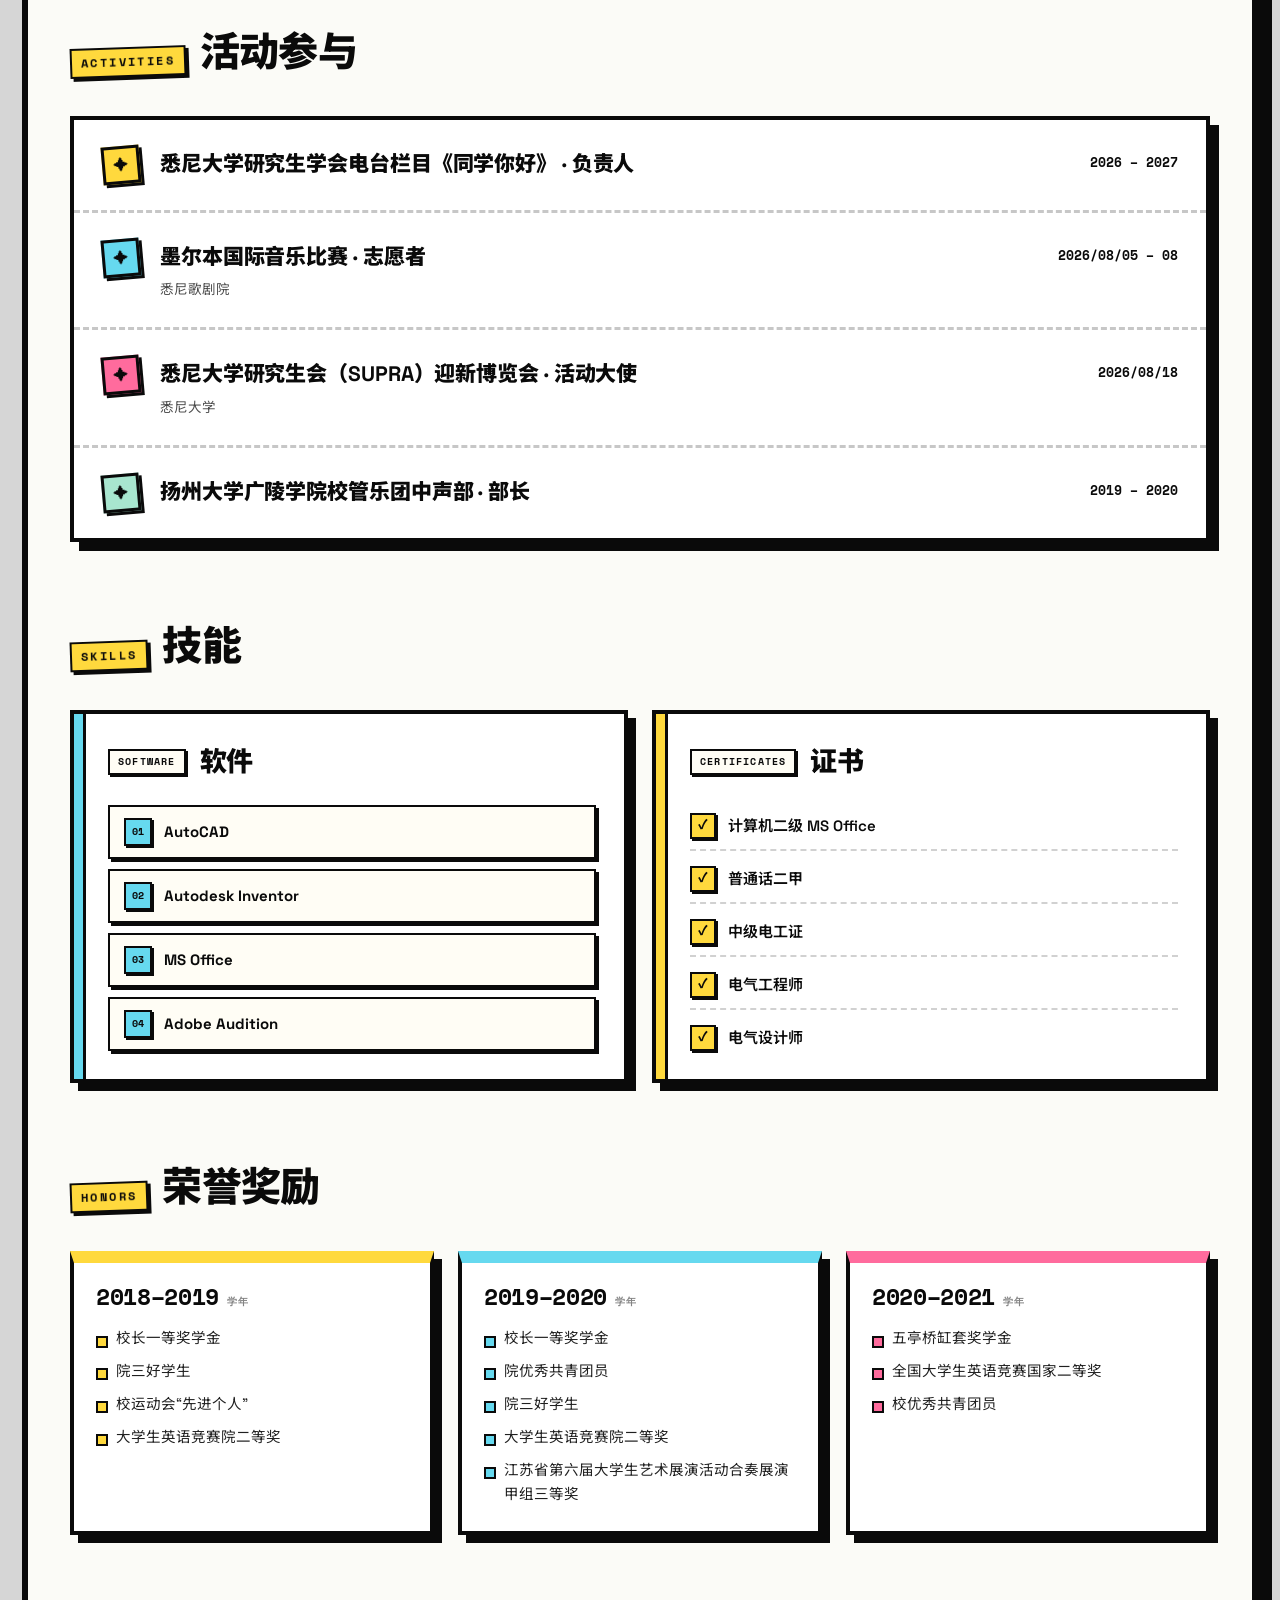
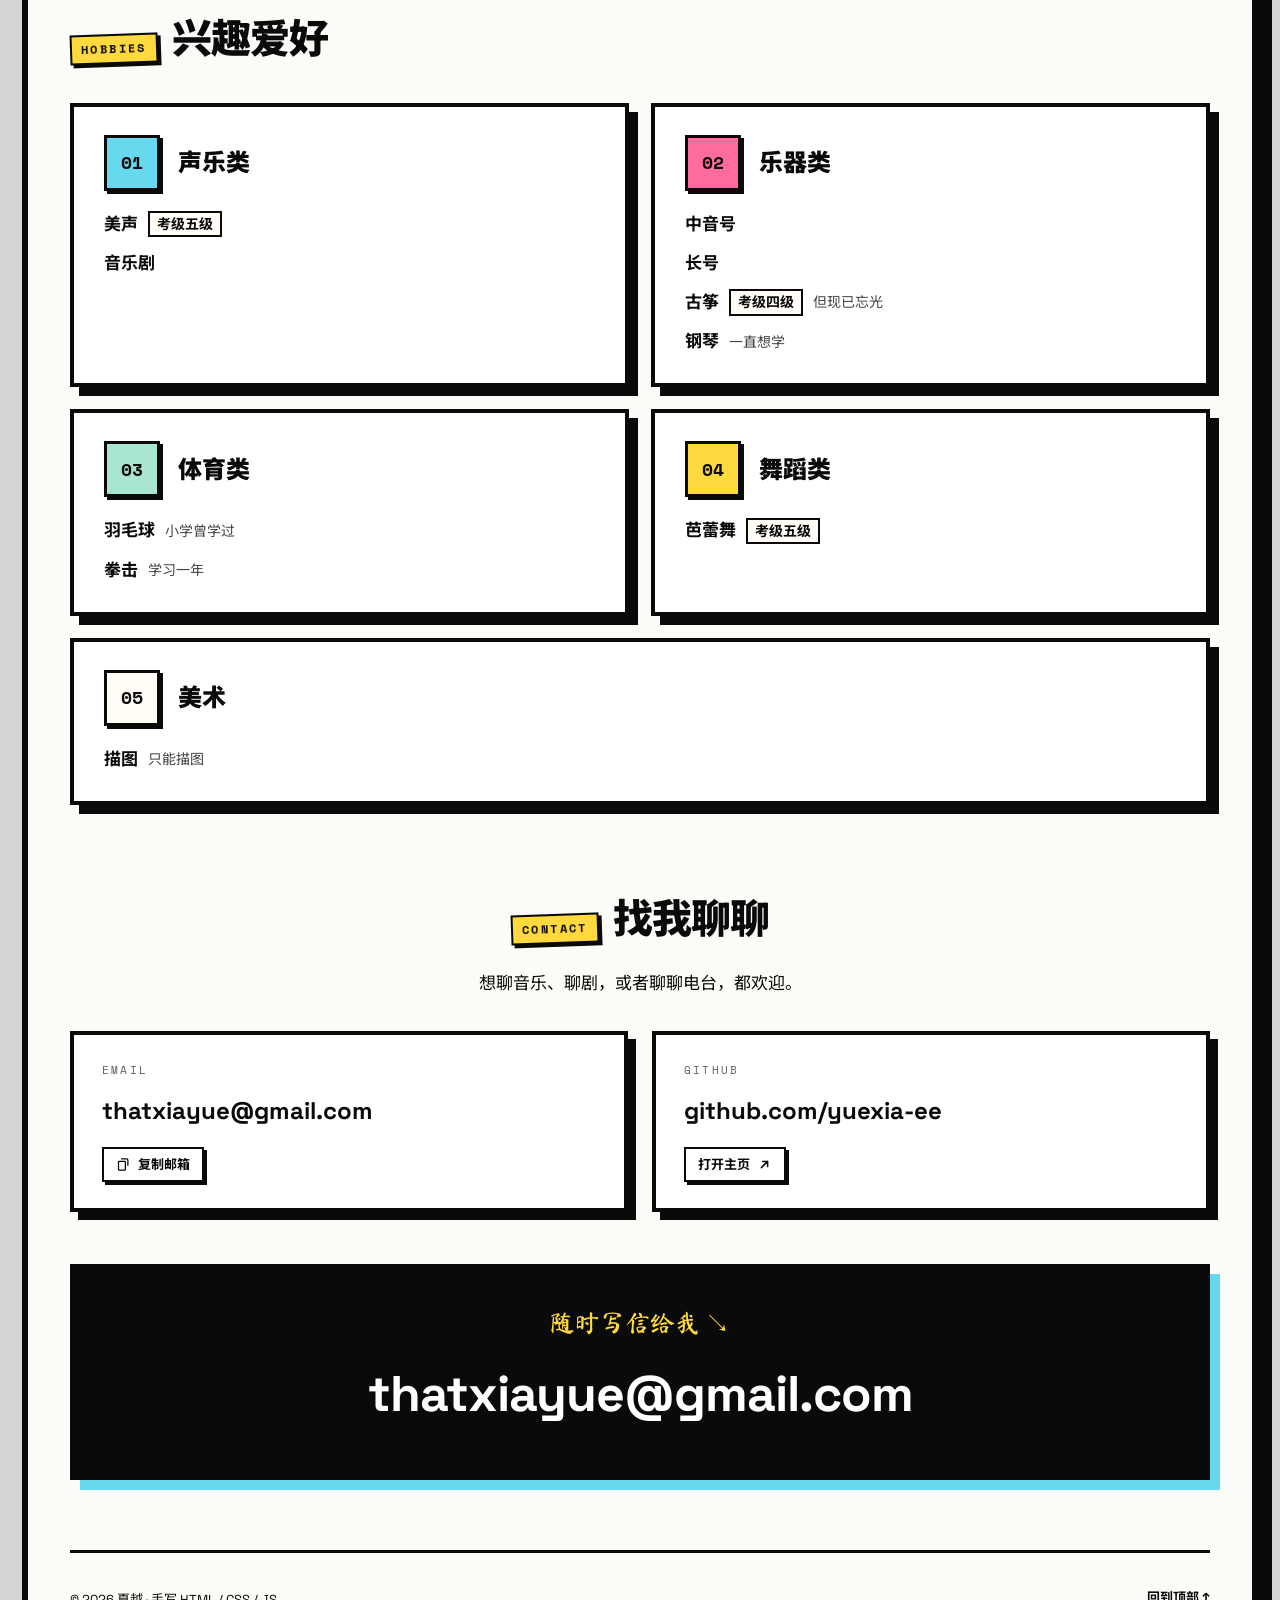
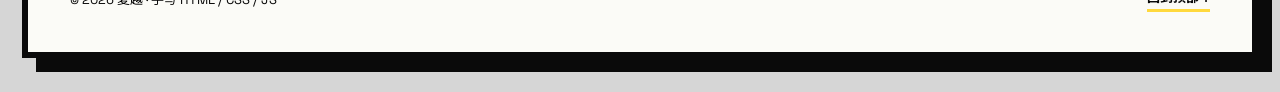
==== commit 88f7adaf: "Organize hobbies into five categories with grades and learning notes" ====
--- a/index.html
+++ b/index.html
@@ -413,12 +413,39 @@
         <h2 class="section-title" id="hobbies-title"><span>HOBBIES</span>兴趣爱好</h2>
         <div class="hobby-grid">
           <article class="hobby-card reveal">
-            <span class="hobby-mark" aria-hidden="true">♪</span>
-            <h3>音乐</h3>
+            <div class="hobby-heading"><span class="hobby-mark" aria-hidden="true">01</span><h3>声乐类</h3></div>
+            <ul class="hobby-list">
+              <li><strong>美声</strong><span class="hobby-note hobby-grade">考级五级</span></li>
+              <li><strong>音乐剧</strong></li>
+            </ul>
           </article>
           <article class="hobby-card reveal">
-            <span class="hobby-mark" aria-hidden="true">▶</span>
-            <h3>看剧</h3>
+            <div class="hobby-heading"><span class="hobby-mark" aria-hidden="true">02</span><h3>乐器类</h3></div>
+            <ul class="hobby-list">
+              <li><strong>中音号</strong></li>
+              <li><strong>长号</strong></li>
+              <li><strong>古筝</strong><span class="hobby-note hobby-grade">考级四级</span><span class="hobby-note">但现已忘光</span></li>
+              <li><strong>钢琴</strong><span class="hobby-note">一直想学</span></li>
+            </ul>
+          </article>
+          <article class="hobby-card reveal">
+            <div class="hobby-heading"><span class="hobby-mark" aria-hidden="true">03</span><h3>体育类</h3></div>
+            <ul class="hobby-list">
+              <li><strong>羽毛球</strong><span class="hobby-note">小学曾学过</span></li>
+              <li><strong>拳击</strong><span class="hobby-note">学习一年</span></li>
+            </ul>
+          </article>
+          <article class="hobby-card reveal">
+            <div class="hobby-heading"><span class="hobby-mark" aria-hidden="true">04</span><h3>舞蹈类</h3></div>
+            <ul class="hobby-list">
+              <li><strong>芭蕾舞</strong><span class="hobby-note hobby-grade">考级五级</span></li>
+            </ul>
+          </article>
+          <article class="hobby-card reveal">
+            <div class="hobby-heading"><span class="hobby-mark" aria-hidden="true">05</span><h3>美术</h3></div>
+            <ul class="hobby-list">
+              <li><strong>描图</strong><span class="hobby-note">只能描图</span></li>
+            </ul>
           </article>
         </div>
       </section>
--- a/styles.css
+++ b/styles.css
@@ -921,7 +921,7 @@
 /* ---------------- 兴趣爱好 ---------------- */
 .hobby-grid { display: grid; grid-template-columns: repeat(2, minmax(0, 1fr)); gap: 22px; }
 .hobby-card {
-  display: flex; align-items: center; gap: 20px; padding: 28px 30px;
+  display: flex; flex-direction: column; align-items: stretch; gap: 20px; padding: 28px 30px;
   background: var(--paper); border: 4px solid var(--ink); box-shadow: 9px 9px 0 var(--ink);
 }
 .hobby-mark {
@@ -938,4 +938,19 @@
   .hobby-grid { grid-template-columns: 1fr; gap: 16px; }
   .hobby-card { padding: 20px; gap: 16px; box-shadow: 6px 6px 0 var(--ink); }
   .hobby-card h3 { font-size: 21px; }
+}
+.hobby-heading { display: flex; align-items: center; gap: 18px; }
+.hobby-mark { font-family: var(--mono); font-size: 18px; }
+.hobby-card:nth-child(3) .hobby-mark { background: var(--green); }
+.hobby-card:nth-child(4) .hobby-mark { background: var(--yellow); }
+.hobby-card:nth-child(5) { grid-column: 1 / -1; }
+.hobby-card:nth-child(5) .hobby-mark { background: var(--cream); }
+.hobby-list { list-style: none; display: grid; gap: 12px; }
+.hobby-list li { display: flex; flex-wrap: wrap; align-items: center; gap: 6px 10px; line-height: 1.6; }
+.hobby-list strong { font-size: 17px; }
+.hobby-note { font-size: 14px; color: #444; }
+.hobby-grade { border: 2px solid var(--ink); background: var(--cream); padding: 0 7px; font-weight: 700; color: var(--ink); }
+@media (max-width: 720px) {
+  .hobby-heading { gap: 14px; }
+  .hobby-list strong { font-size: 16px; }
 }
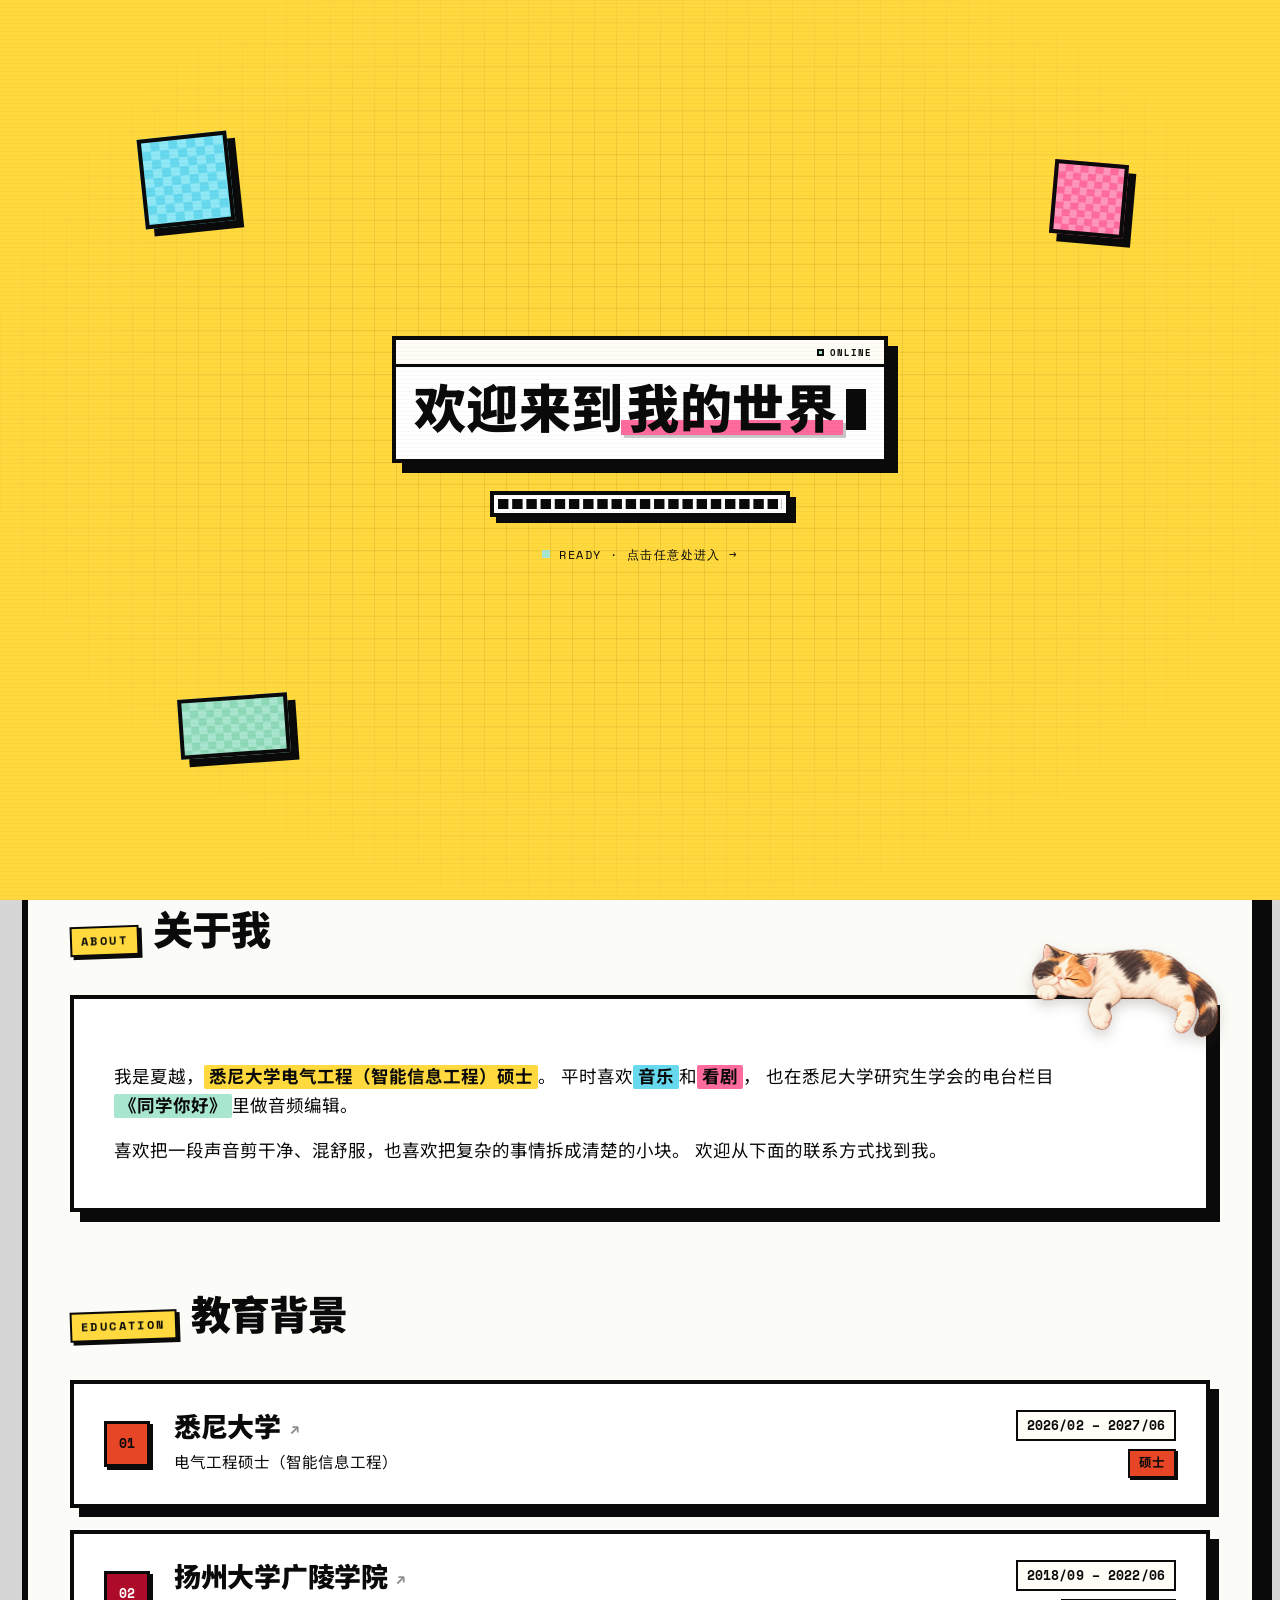
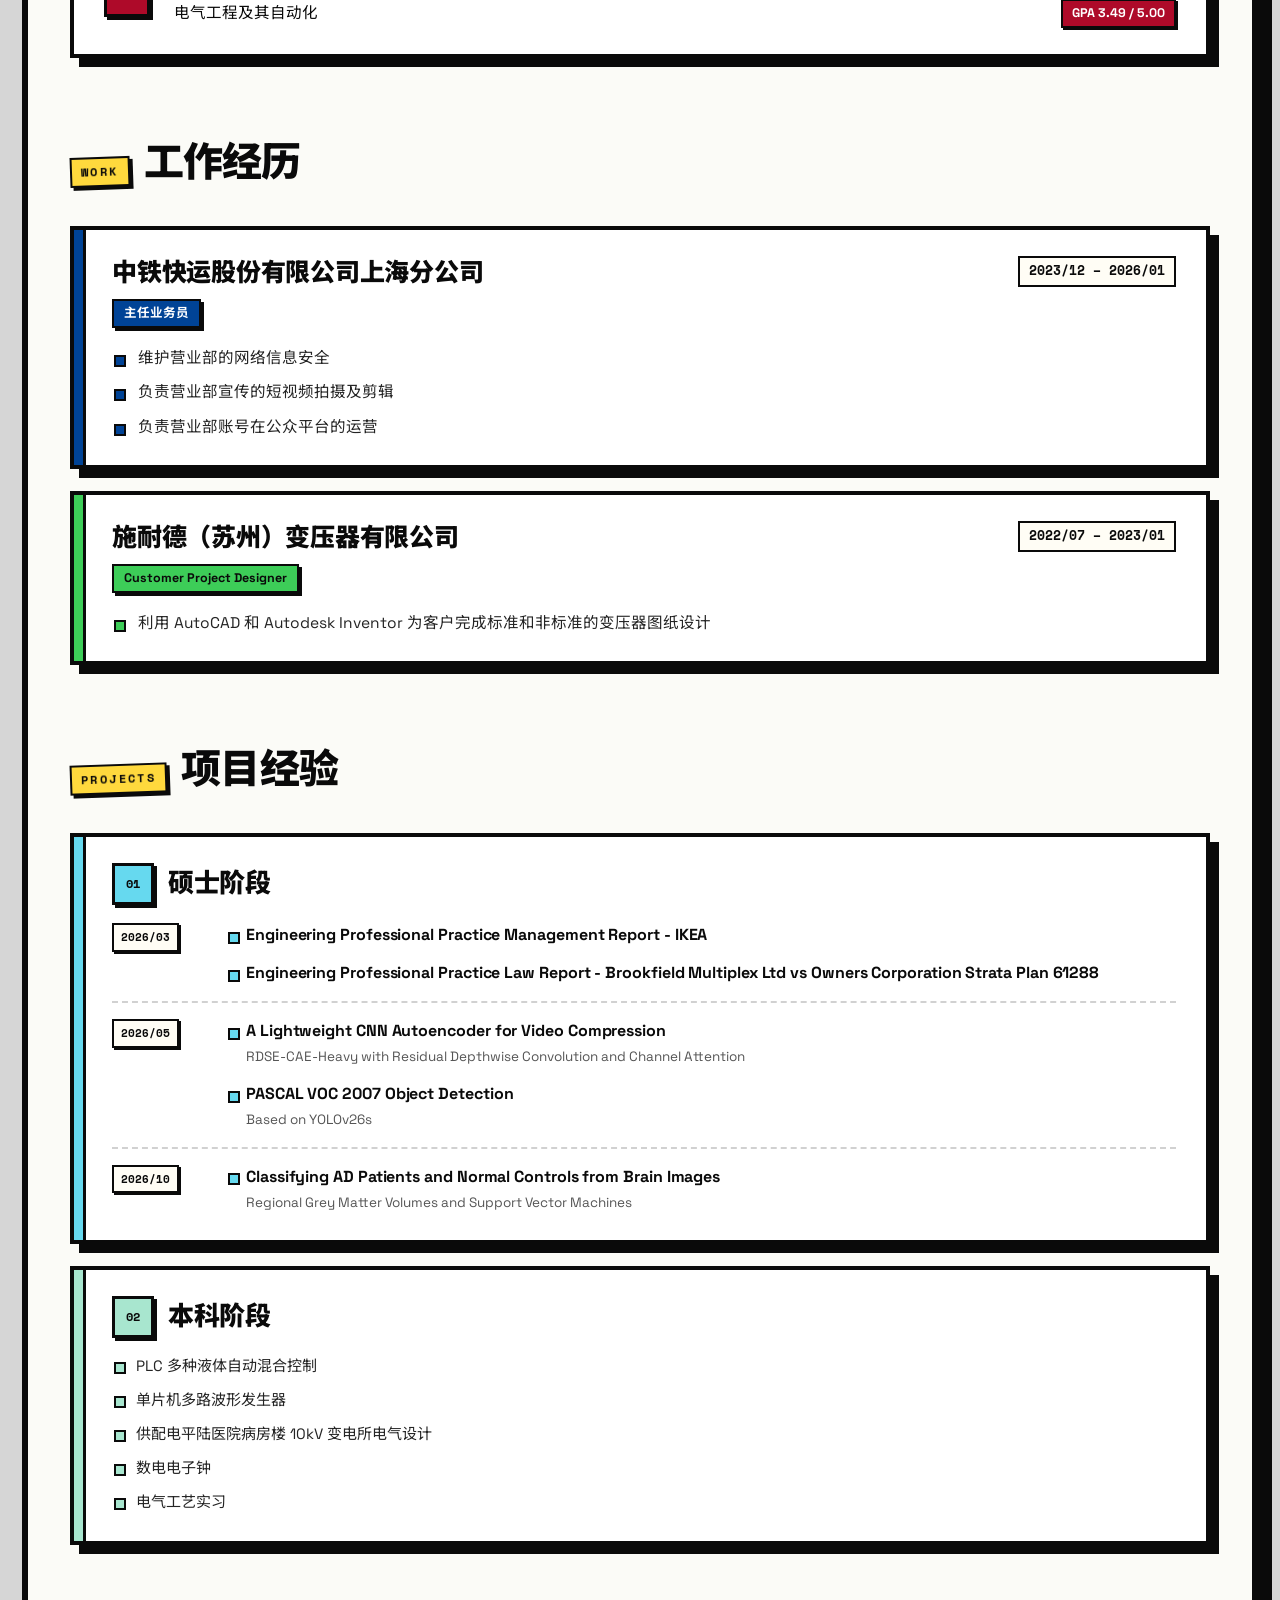
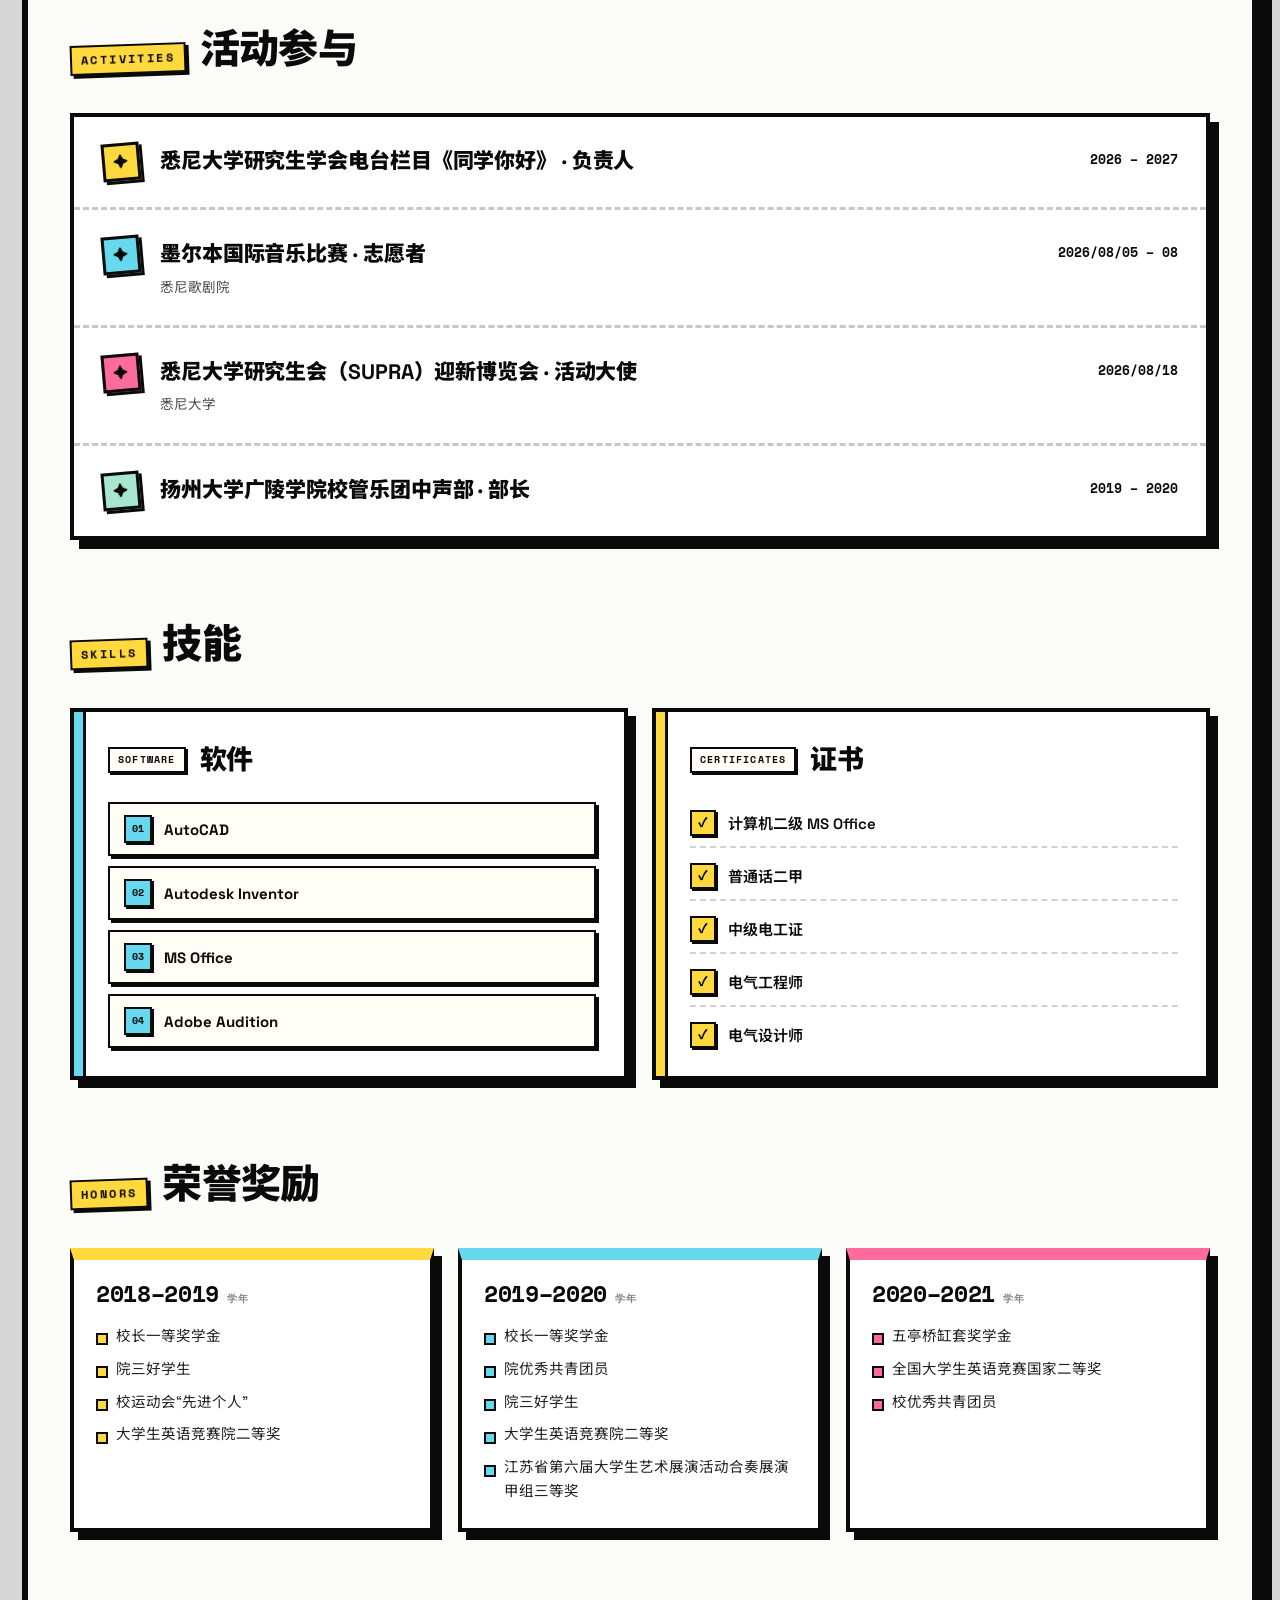
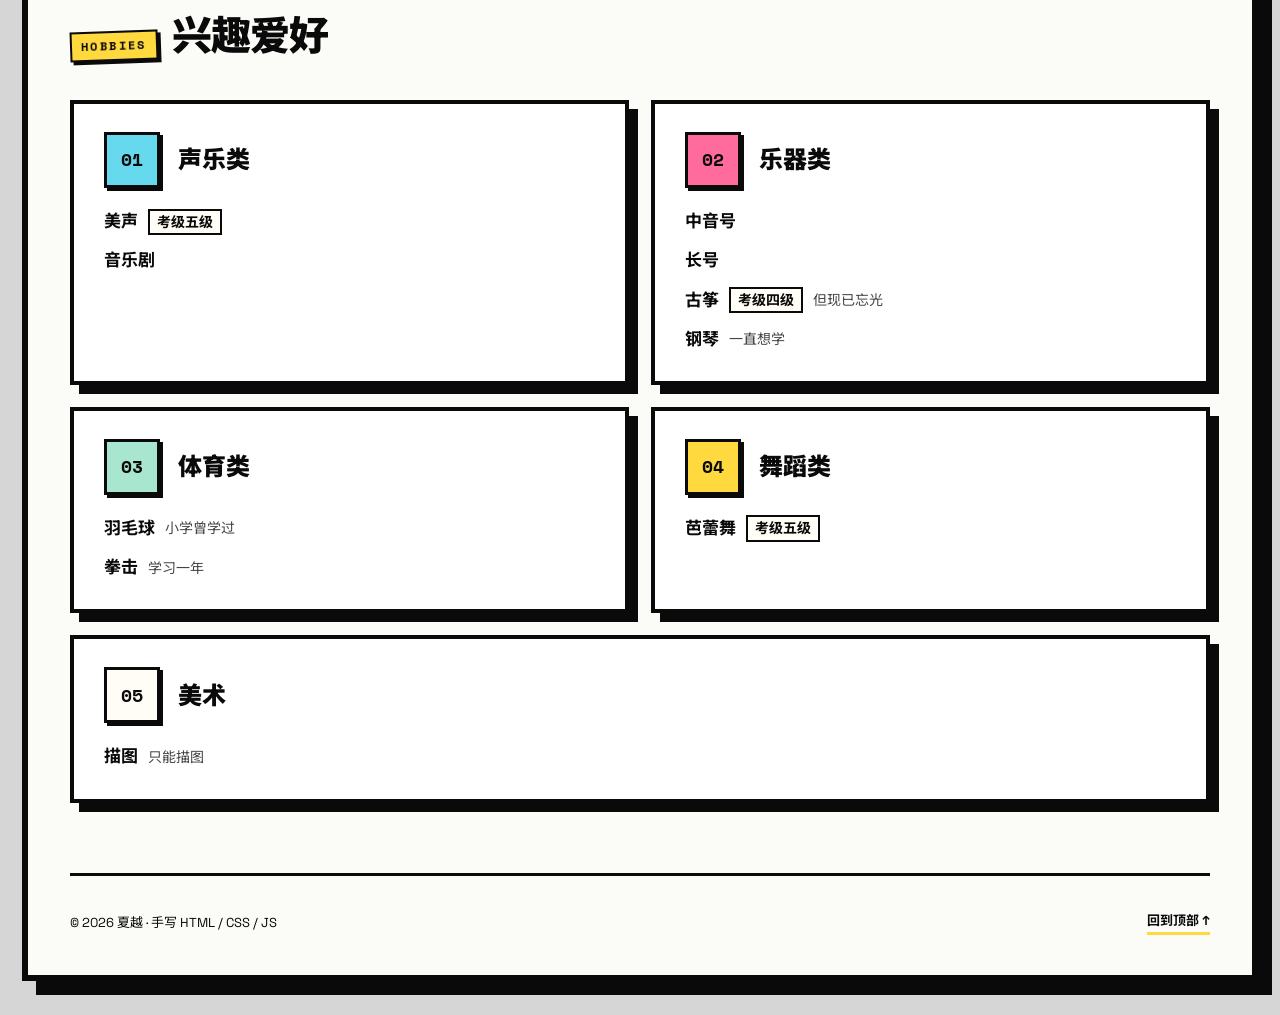
==== commit 88fce3bf: "Remove contact sections and their navigation links" ====
--- a/index.html
+++ b/index.html
@@ -60,7 +60,6 @@
         <a href="#skills" class="nav-link">技能</a>
         <a href="#honors" class="nav-link">荣誉奖励</a>
         <a href="#hobbies" class="nav-link">兴趣爱好</a>
-        <a href="#contact" class="nav-cta">找我聊聊 <span aria-hidden="true">↗</span></a>
       </div>
     </div>
   </nav>
@@ -449,38 +448,7 @@
           </article>
         </div>
       </section>
-      <!-- 联系 -->
-      <section class="section section-contact" id="contact" aria-labelledby="contact-title">
-        <h2 class="section-title section-title-center" id="contact-title"><span>CONTACT</span>找我聊聊</h2>
-        <p class="contact-lede">想聊音乐、聊剧，或者聊聊电台，都欢迎。</p>
-
-        <div class="contact-grid">
-          <div class="contact-card reveal">
-            <span class="contact-label">EMAIL</span>
-            <a class="contact-value" href="mailto:thatxiayue@gmail.com">thatxiayue@gmail.com</a>
-            <button class="copy-btn" id="copyEmail" data-email="thatxiayue@gmail.com">
-              <svg viewBox="0 0 24 24" aria-hidden="true"><path d="M8 2h9a3 3 0 0 1 3 3v9h-2V5a1 1 0 0 0-1-1H8V2ZM5 6h9a2 2 0 0 1 2 2v12a2 2 0 0 1-2 2H5a2 2 0 0 1-2-2V8a2 2 0 0 1 2-2Zm0 2v12h9V8H5Z"/></svg>
-              复制邮箱
-            </button>
-          </div>
-
-          <div class="contact-card reveal">
-            <span class="contact-label">GITHUB</span>
-            <a class="contact-value" href="https://github.com/yuexia-ee" target="_blank" rel="noopener">github.com/yuexia-ee</a>
-            <a class="copy-btn as-link" href="https://github.com/yuexia-ee" target="_blank" rel="noopener">
-              打开主页
-              <svg viewBox="0 0 24 24" aria-hidden="true"><path d="M7 17 17 7M9 7h8v8" fill="none" stroke="currentColor" stroke-width="2.4" stroke-linecap="round" stroke-linejoin="round"/></svg>
-            </a>
-          </div>
-        </div>
-
-        <div class="contact-bottom reveal">
-          <p class="hand-note">随时写信给我 <span aria-hidden="true">↘</span></p>
-          <a class="big-mail" href="mailto:thatxiayue@gmail.com">thatxiayue@gmail.com</a>
-        </div>
-      </section>
-
-      <footer class="footer">
+<footer class="footer">
         <p>© <span id="year">2026</span> 夏越 · 手写 HTML / CSS / JS</p>
         <a href="#top" class="back-top">回到顶部 <span aria-hidden="true">↑</span></a>
       </footer>
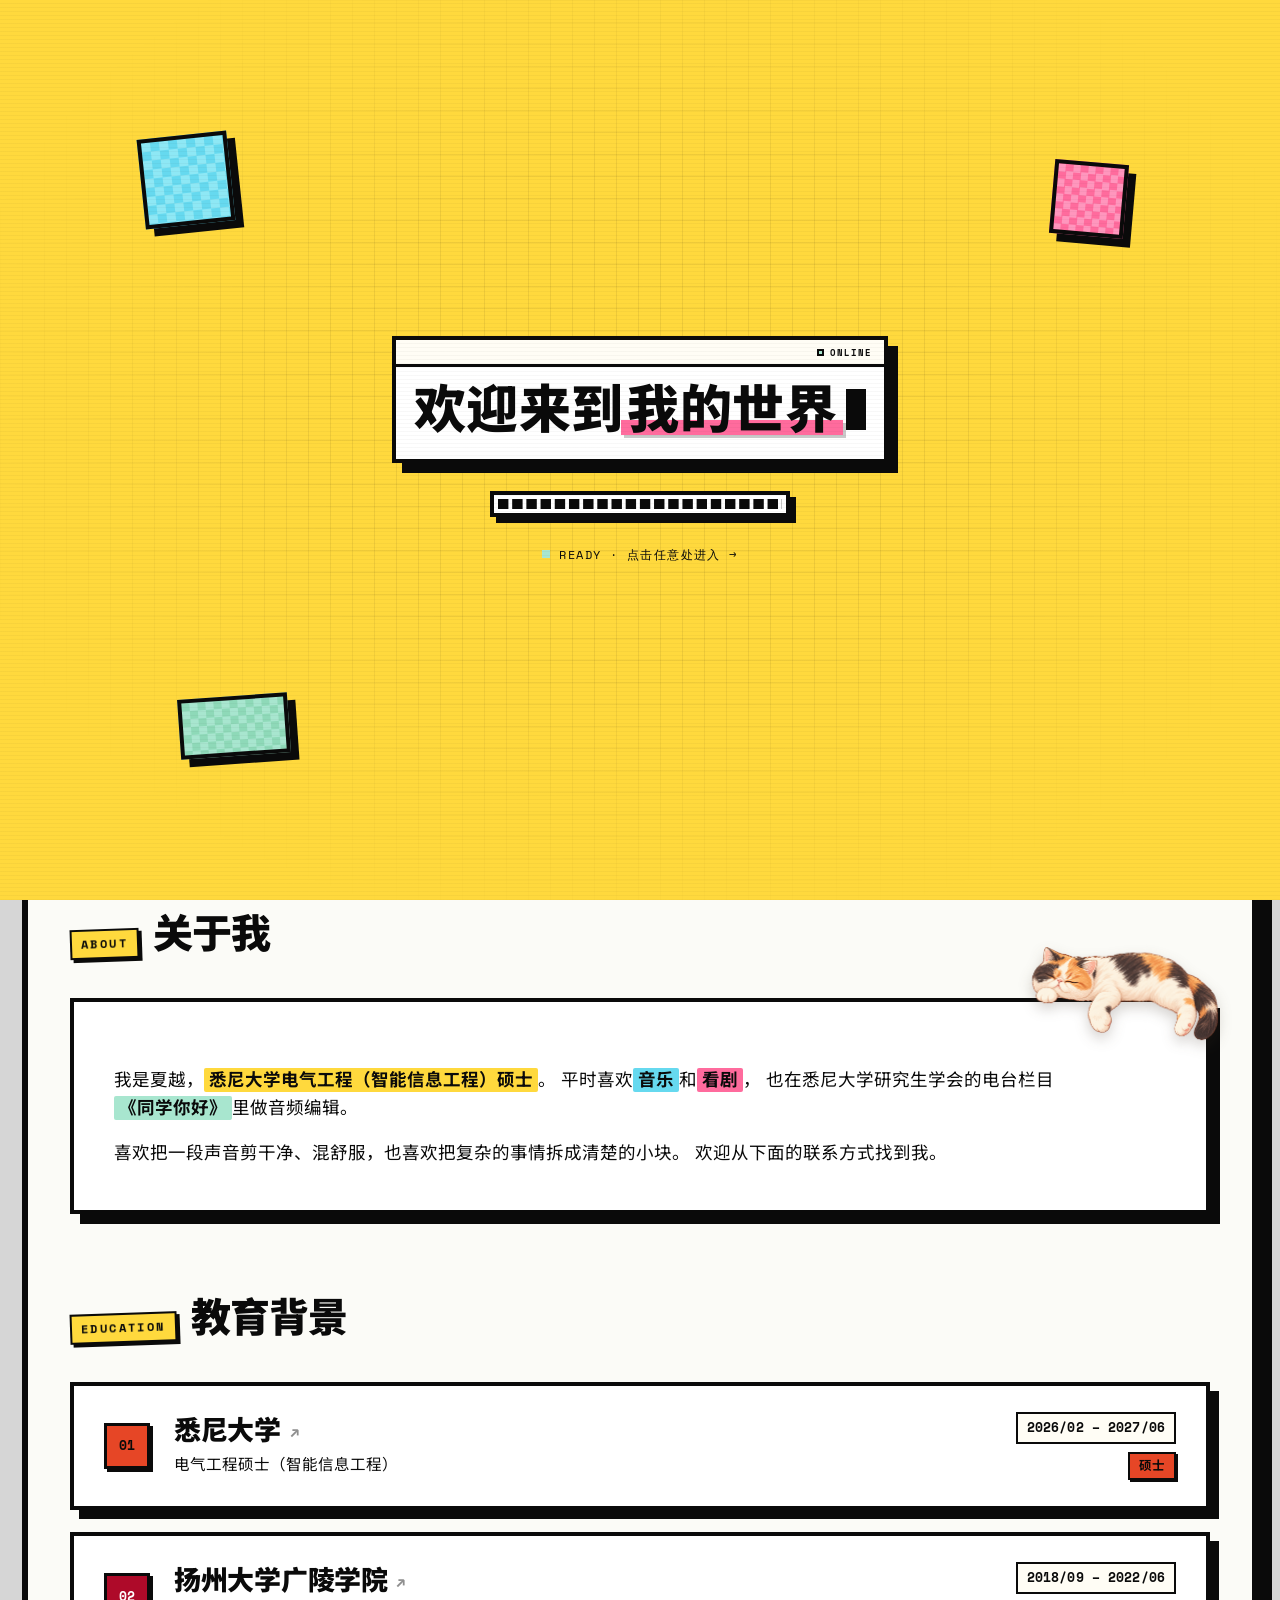
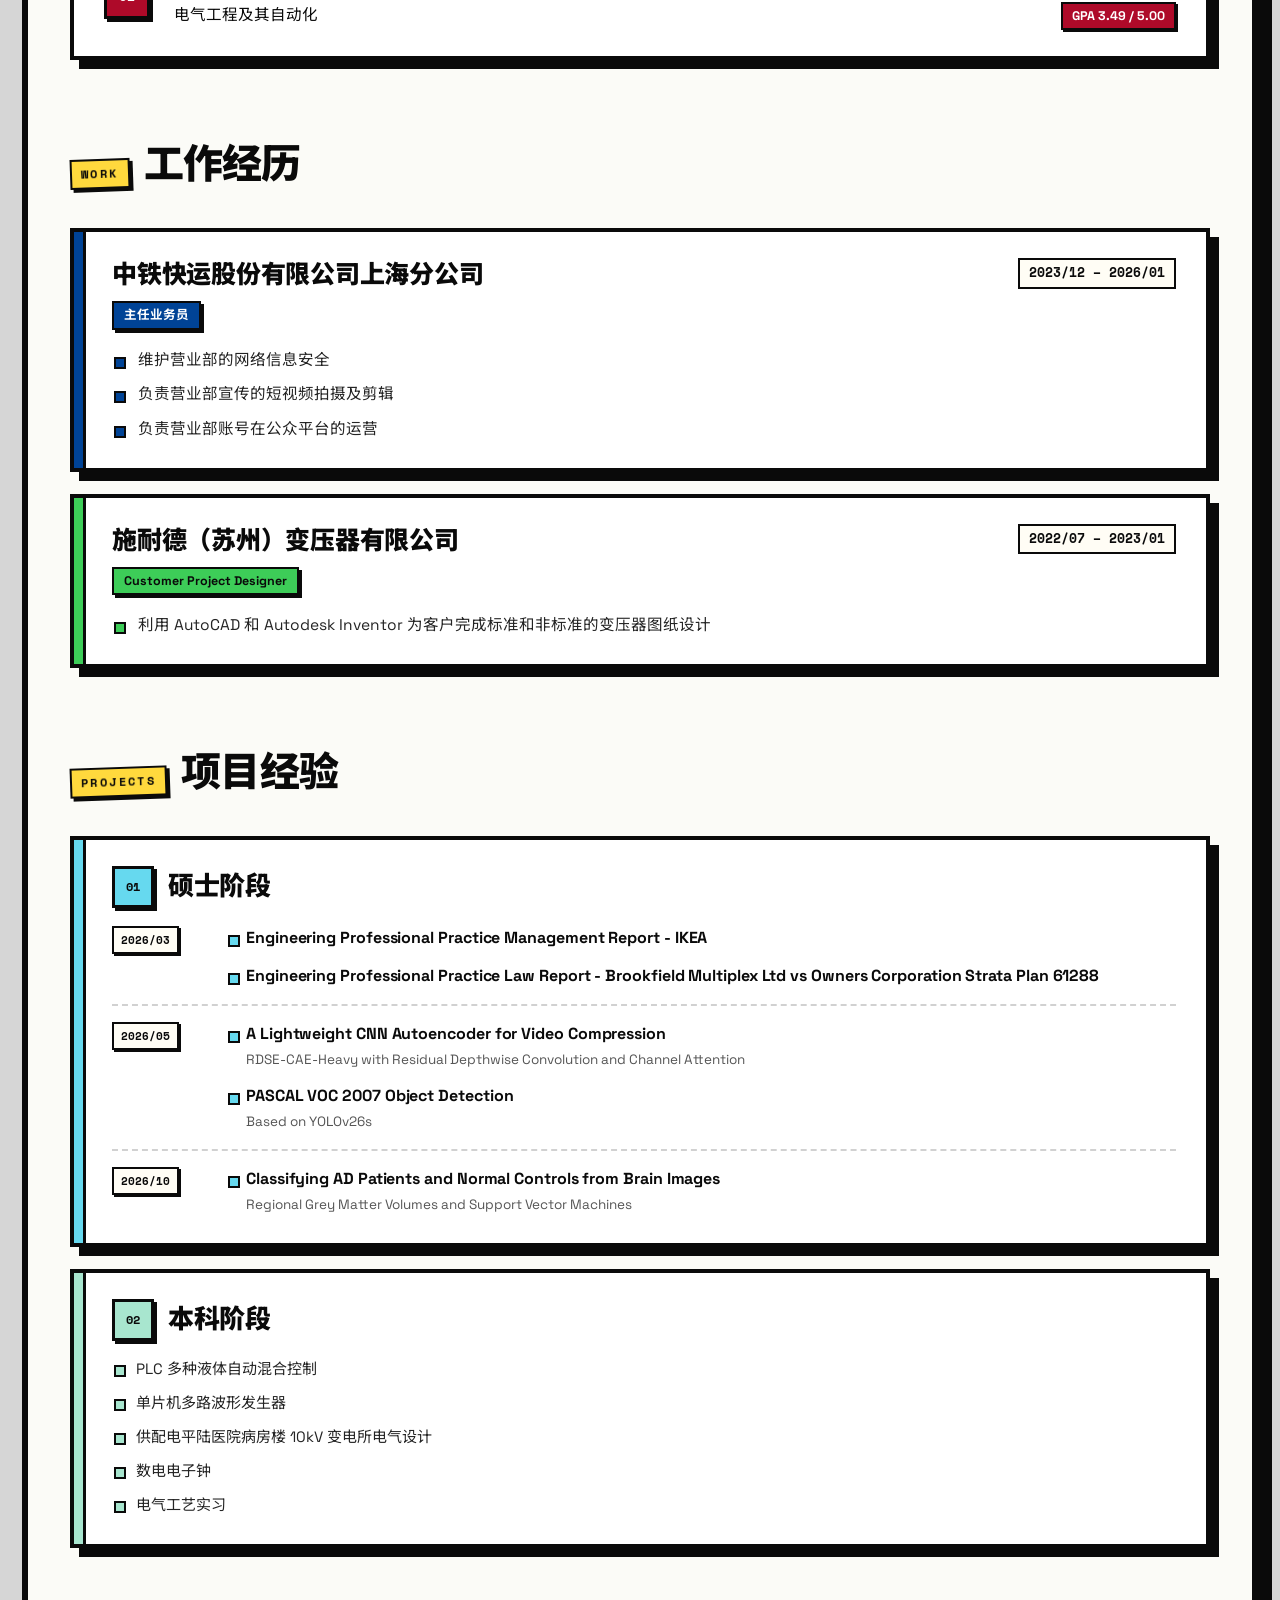
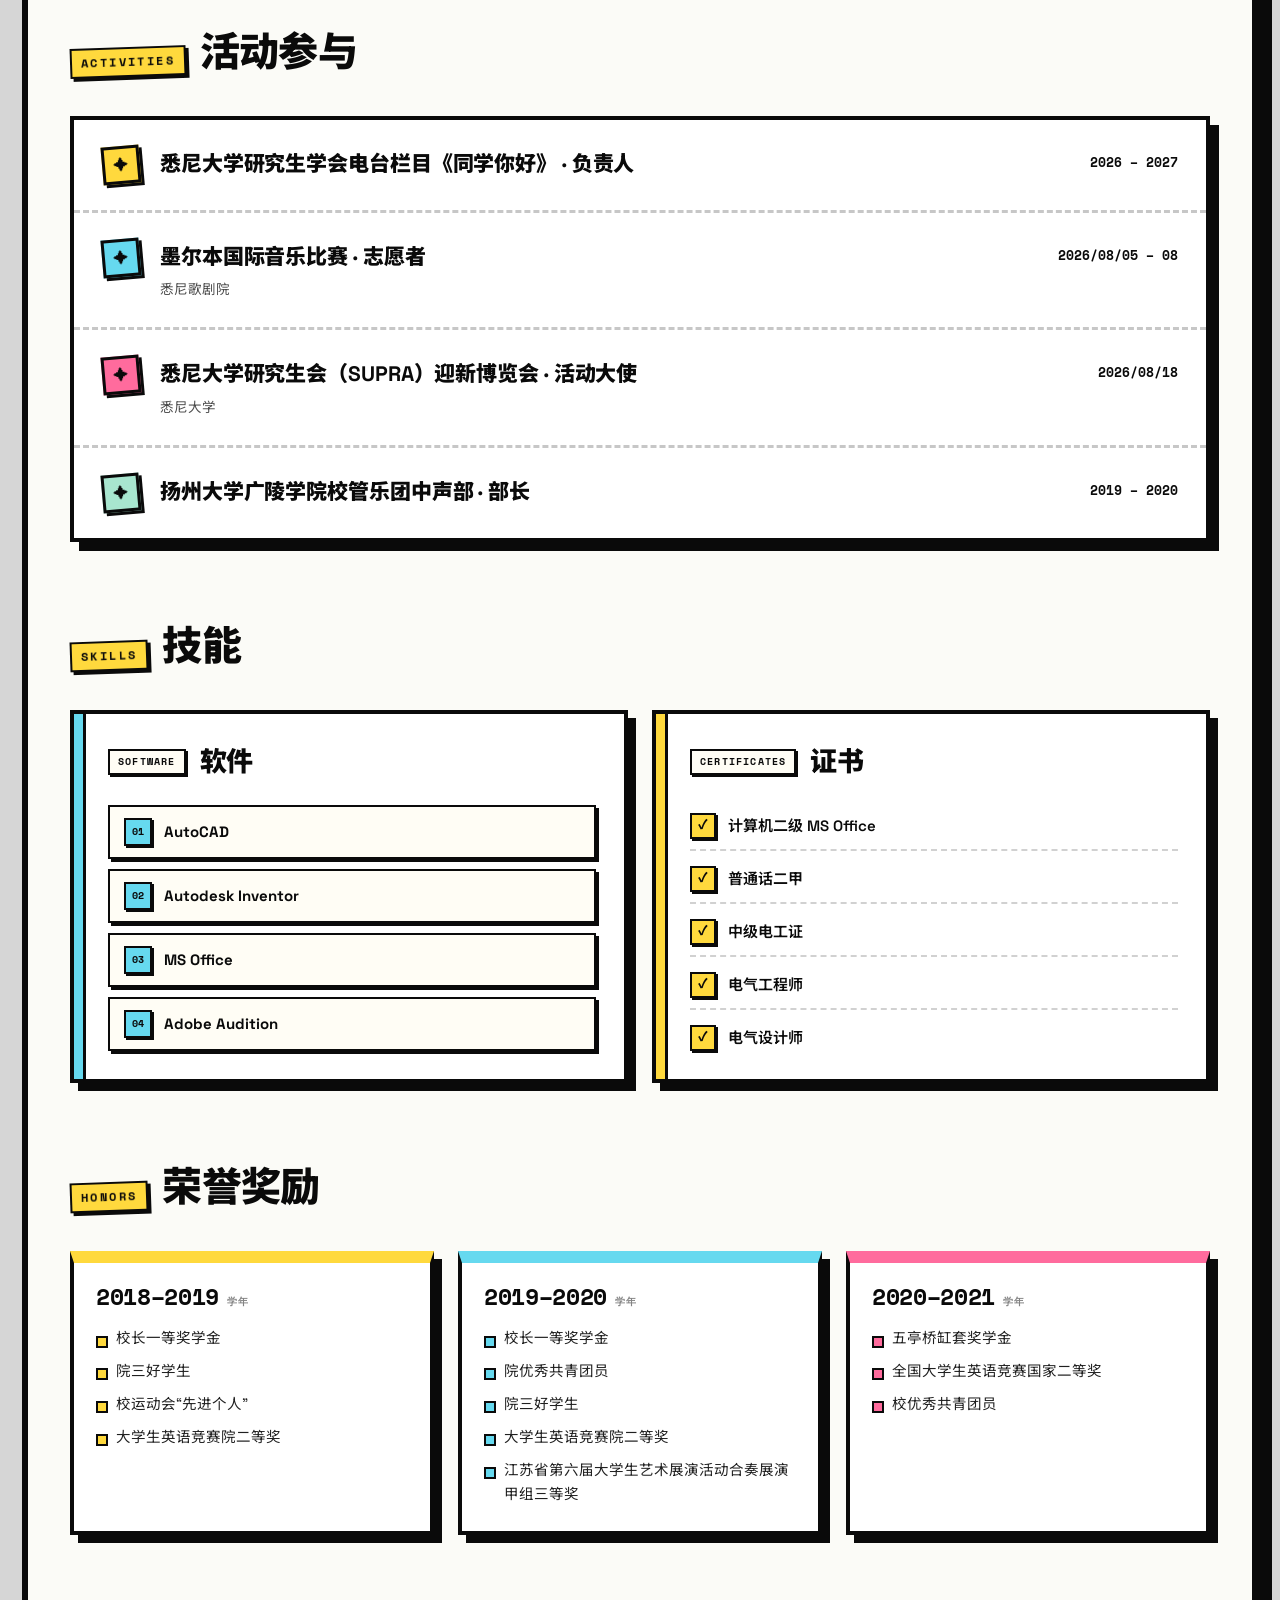
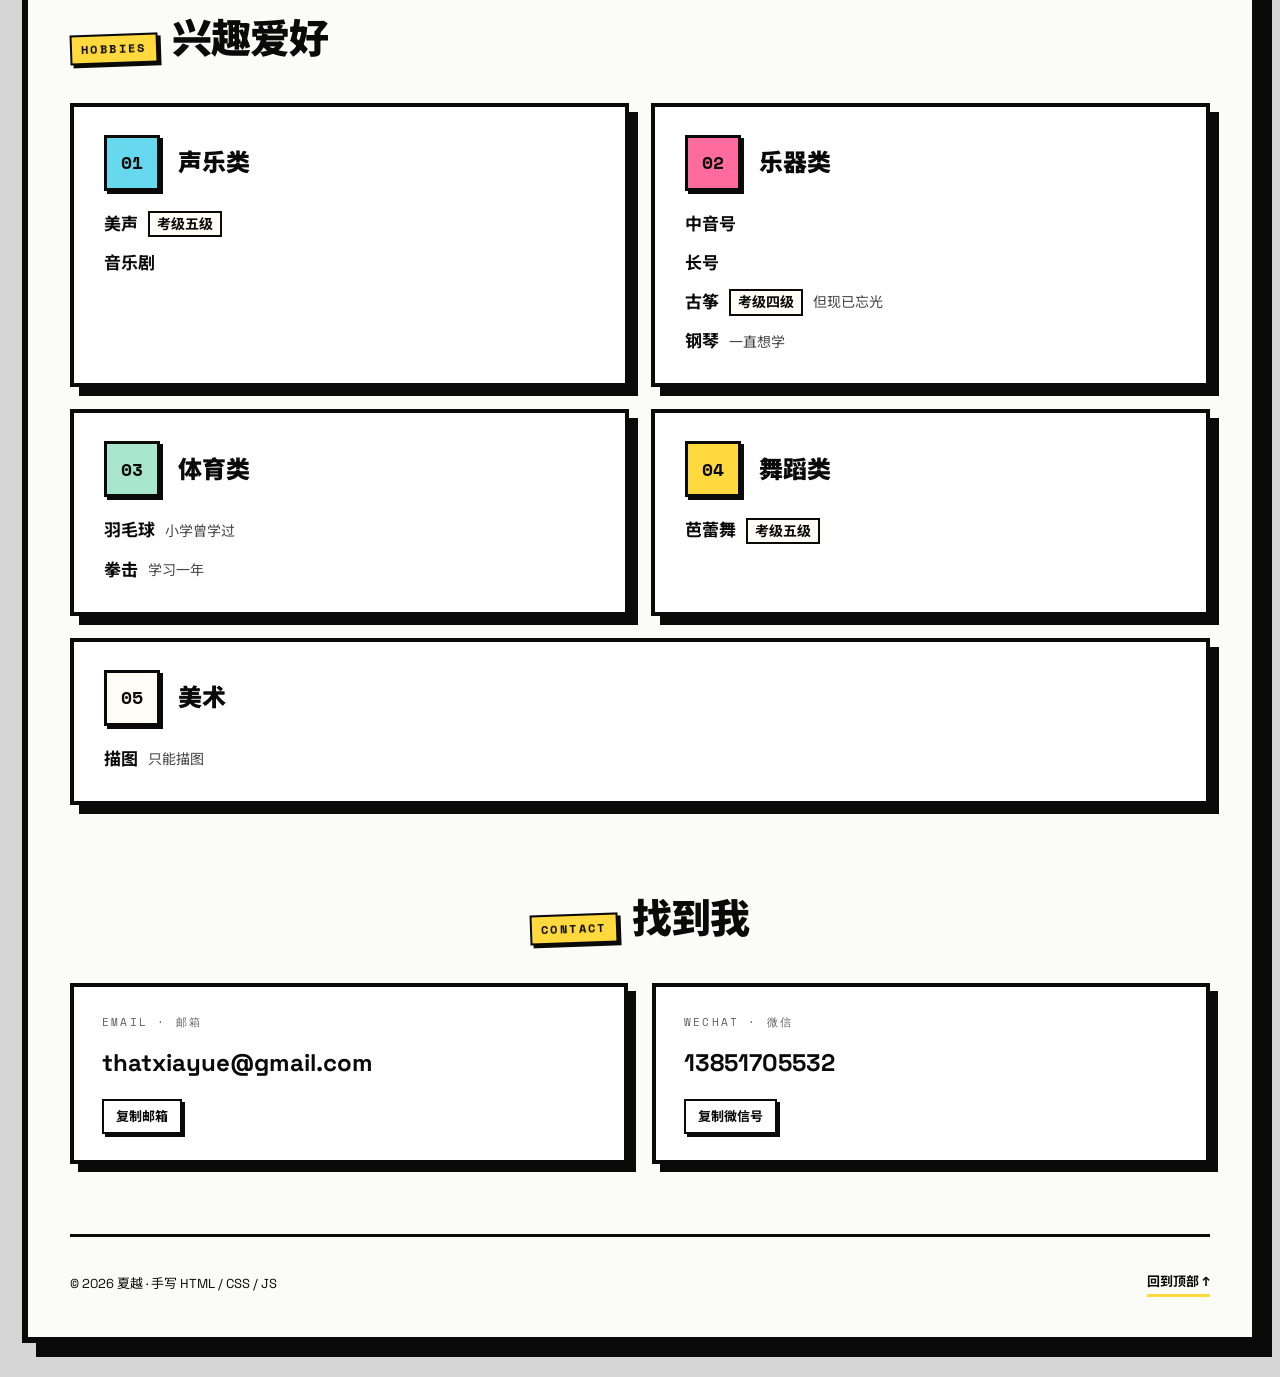
==== commit dcc225ae: "Add Find Me navigation with email and WeChat contact cards" ====
--- a/index.html
+++ b/index.html
@@ -60,6 +60,7 @@
         <a href="#skills" class="nav-link">技能</a>
         <a href="#honors" class="nav-link">荣誉奖励</a>
         <a href="#hobbies" class="nav-link">兴趣爱好</a>
+        <a href="#contact" class="nav-cta">找到我 <span aria-hidden="true">↗</span></a>
       </div>
     </div>
   </nav>
@@ -448,7 +449,24 @@
           </article>
         </div>
       </section>
-<footer class="footer">
+      <!-- 找到我 -->
+      <section class="section section-contact" id="contact" aria-labelledby="contact-title">
+        <h2 class="section-title section-title-center" id="contact-title"><span>CONTACT</span>找到我</h2>
+        <div class="contact-grid">
+          <div class="contact-card reveal">
+            <span class="contact-label">EMAIL · 邮箱</span>
+            <a class="contact-value" href="mailto:thatxiayue@gmail.com">thatxiayue@gmail.com</a>
+            <button class="copy-btn" id="copyEmail" data-email="thatxiayue@gmail.com">复制邮箱</button>
+          </div>
+          <div class="contact-card reveal">
+            <span class="contact-label">WECHAT · 微信</span>
+            <span class="contact-value">13851705532</span>
+            <button class="copy-btn" id="copyWechat" data-wechat="13851705532">复制微信号</button>
+          </div>
+        </div>
+      </section>
+
+      <footer class="footer">
         <p>© <span id="year">2026</span> 夏越 · 手写 HTML / CSS / JS</p>
         <a href="#top" class="back-top">回到顶部 <span aria-hidden="true">↑</span></a>
       </footer>
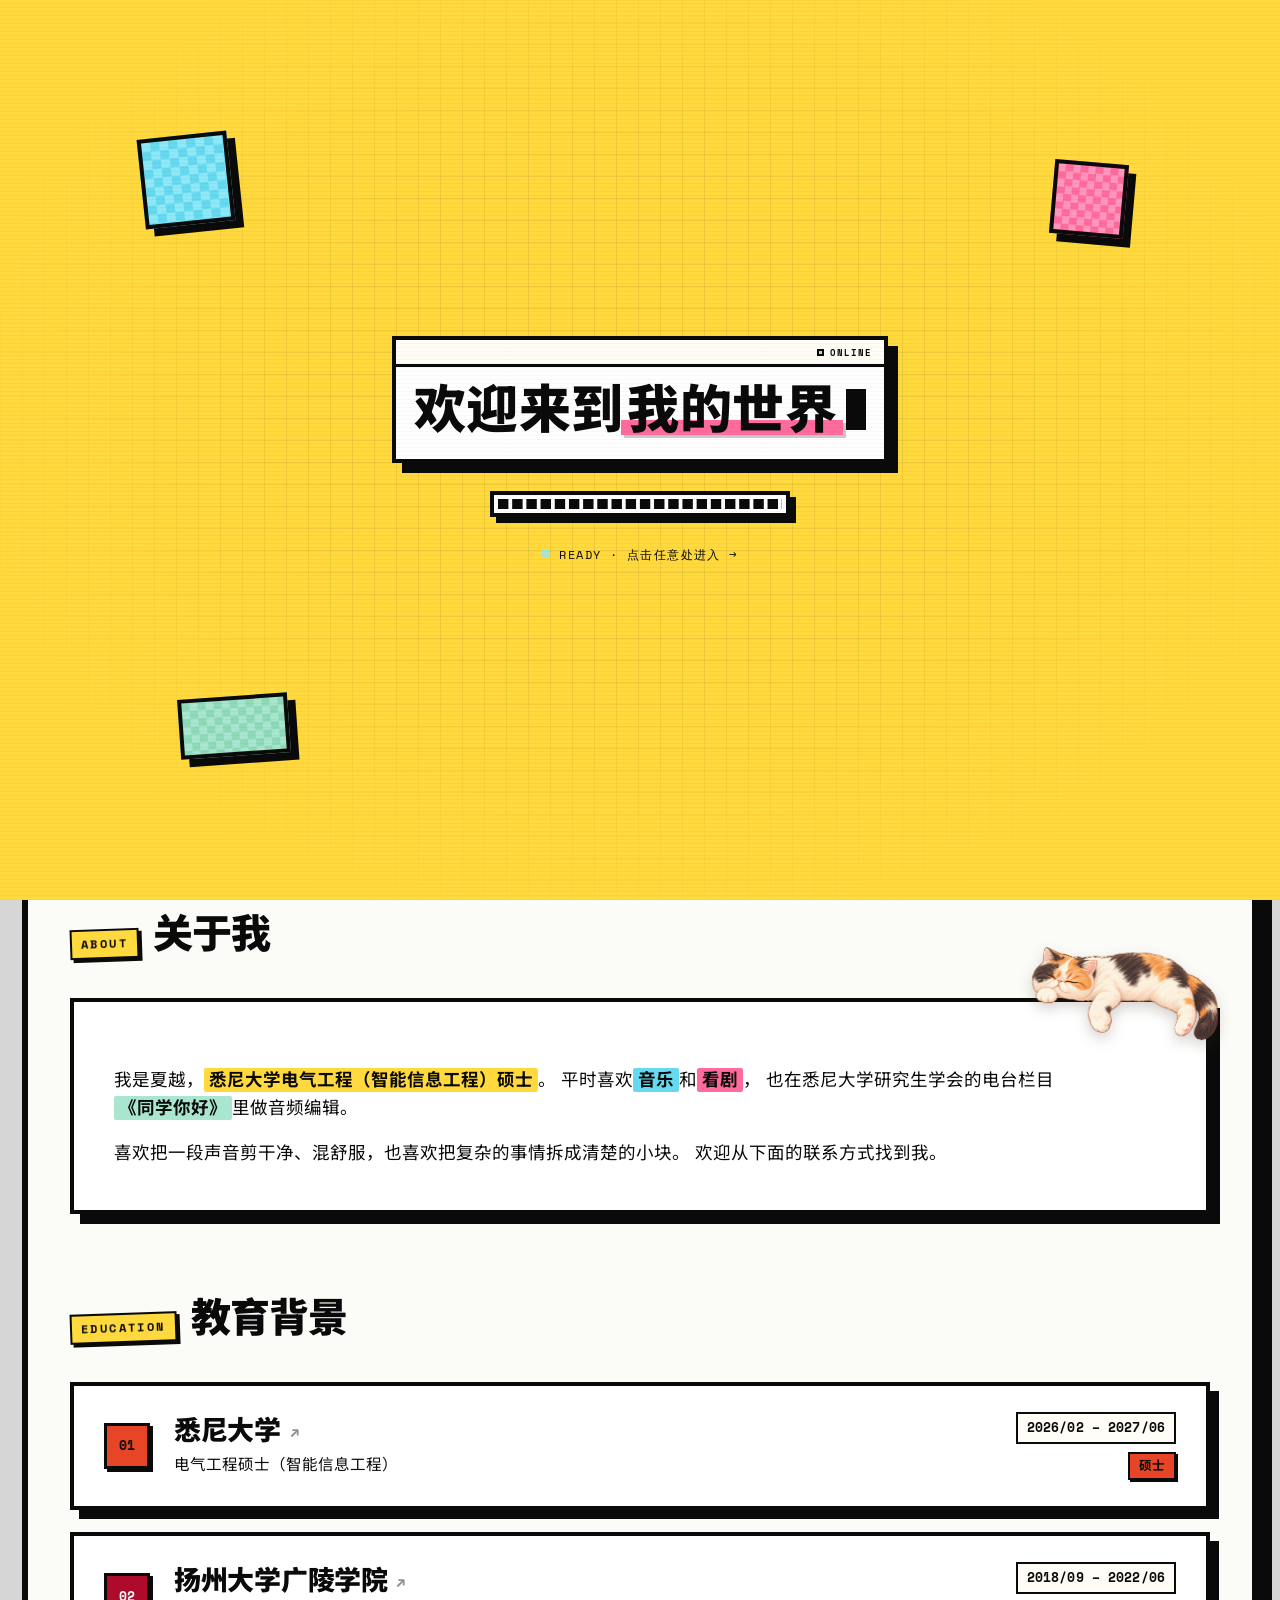
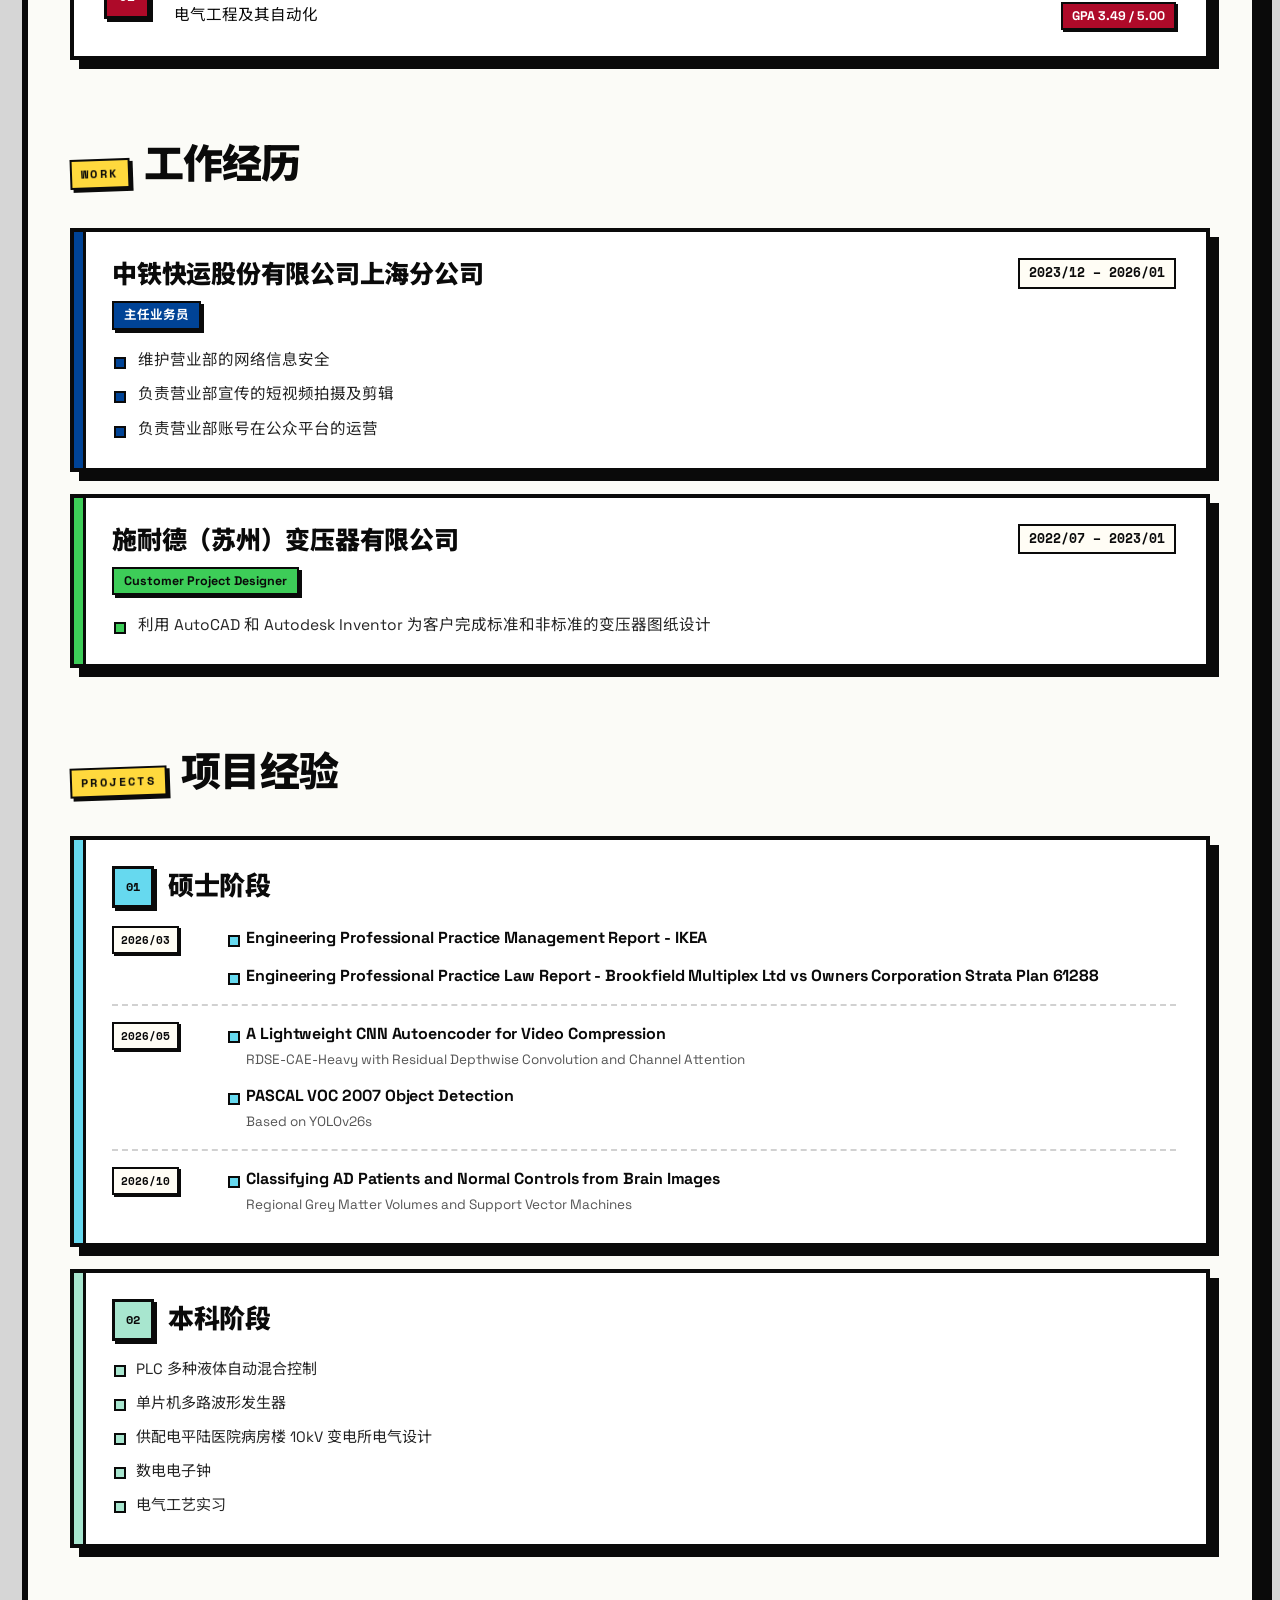
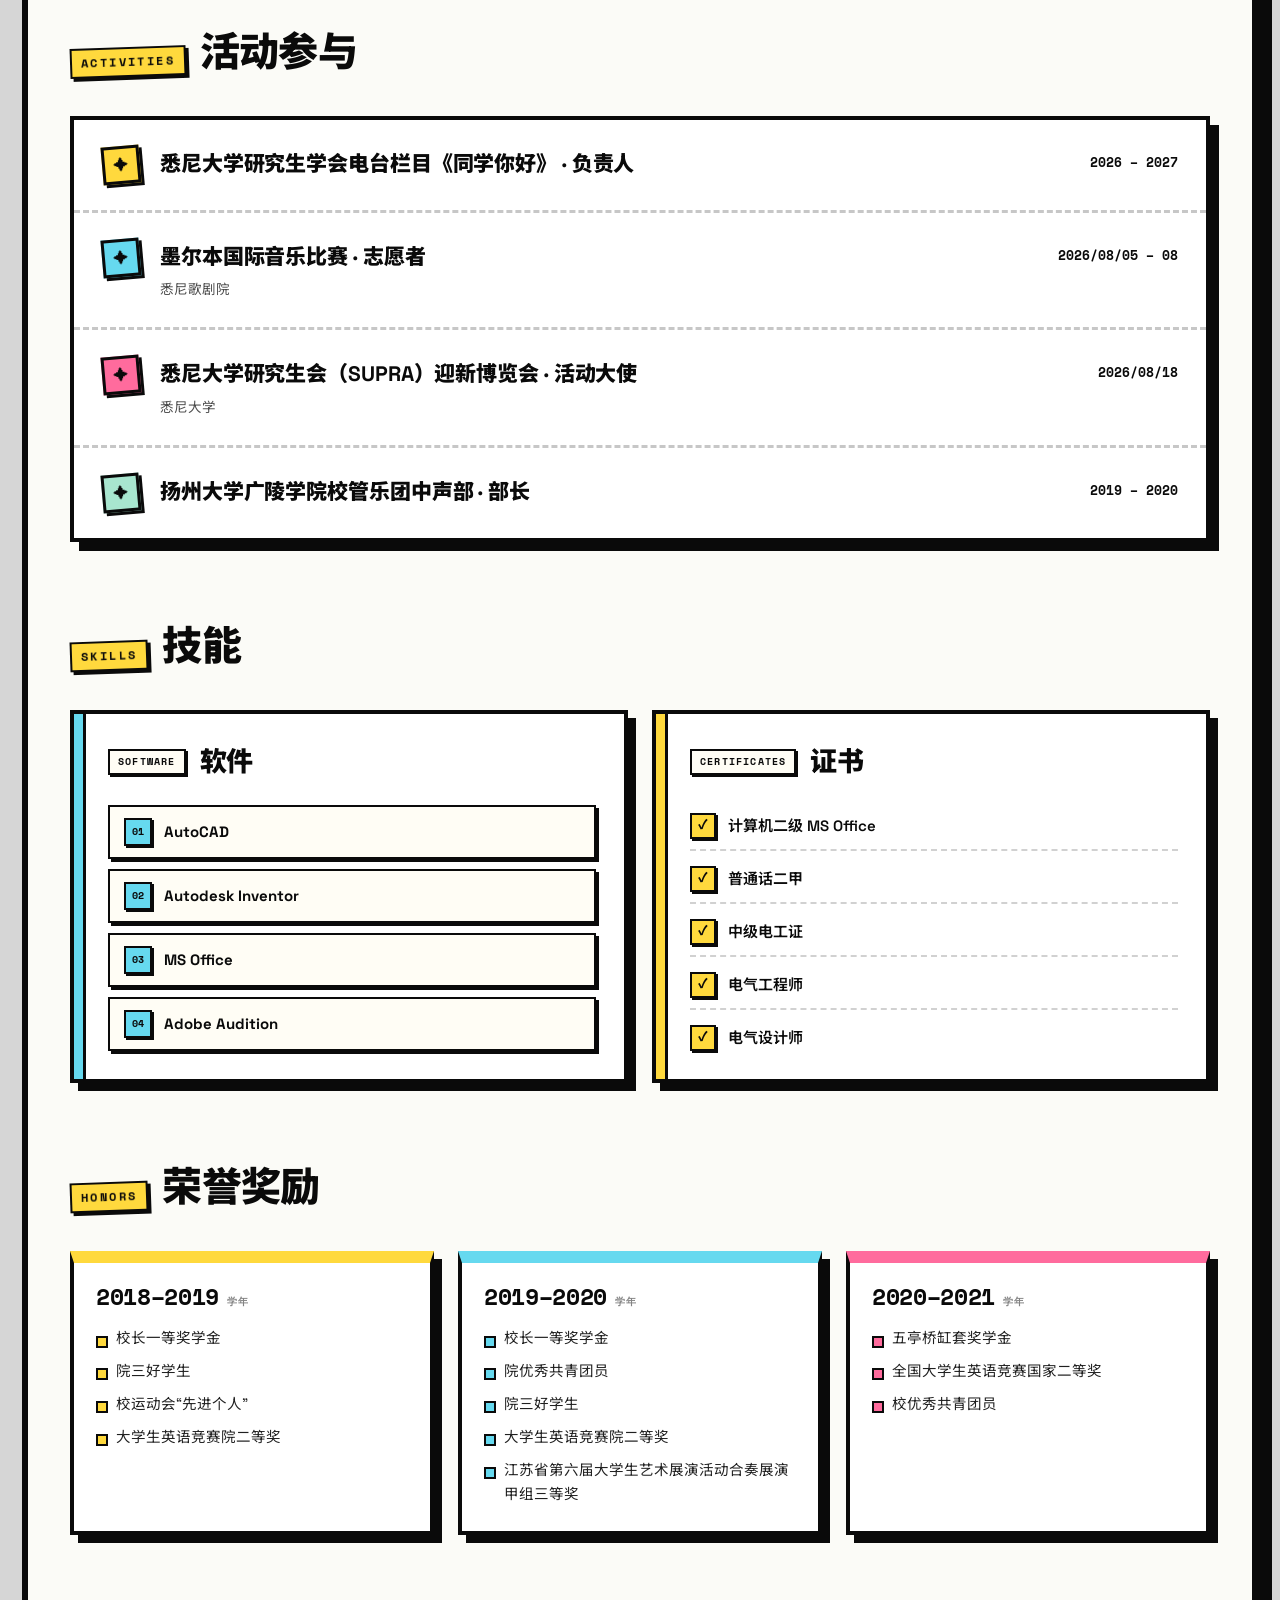
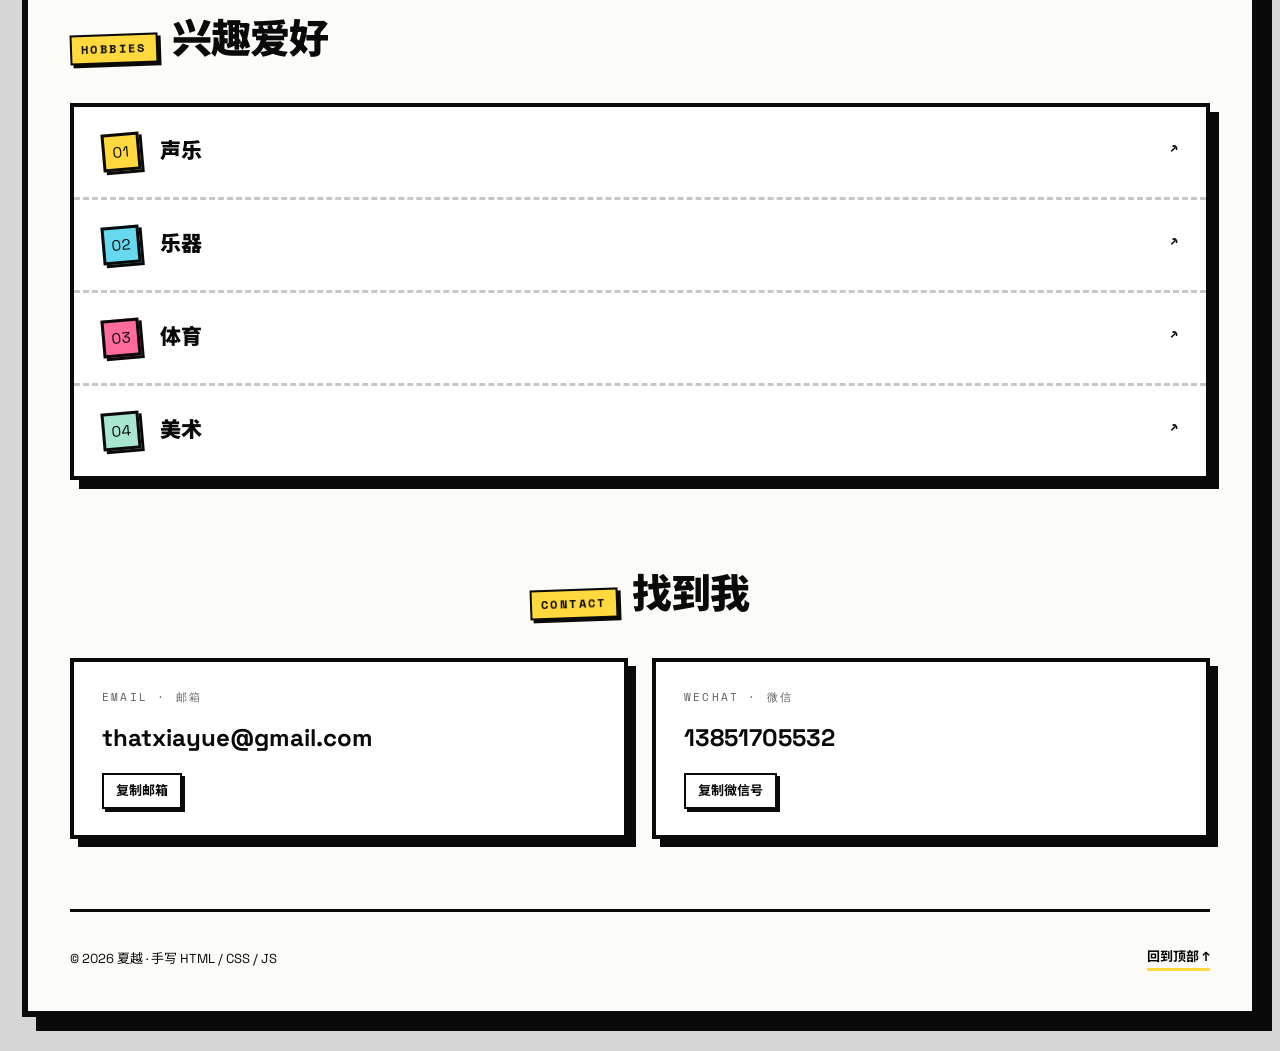
==== commit e771fb70: "Move four hobby categories into linked detail pages" ====
--- a/index.html
+++ b/index.html
@@ -411,42 +411,11 @@
       <!-- 兴趣爱好 -->
       <section class="section" id="hobbies" aria-labelledby="hobbies-title">
         <h2 class="section-title" id="hobbies-title"><span>HOBBIES</span>兴趣爱好</h2>
-        <div class="hobby-grid">
-          <article class="hobby-card reveal">
-            <div class="hobby-heading"><span class="hobby-mark" aria-hidden="true">01</span><h3>声乐类</h3></div>
-            <ul class="hobby-list">
-              <li><strong>美声</strong><span class="hobby-note hobby-grade">考级五级</span></li>
-              <li><strong>音乐剧</strong></li>
-            </ul>
-          </article>
-          <article class="hobby-card reveal">
-            <div class="hobby-heading"><span class="hobby-mark" aria-hidden="true">02</span><h3>乐器类</h3></div>
-            <ul class="hobby-list">
-              <li><strong>中音号</strong></li>
-              <li><strong>长号</strong></li>
-              <li><strong>古筝</strong><span class="hobby-note hobby-grade">考级四级</span><span class="hobby-note">但现已忘光</span></li>
-              <li><strong>钢琴</strong><span class="hobby-note">一直想学</span></li>
-            </ul>
-          </article>
-          <article class="hobby-card reveal">
-            <div class="hobby-heading"><span class="hobby-mark" aria-hidden="true">03</span><h3>体育类</h3></div>
-            <ul class="hobby-list">
-              <li><strong>羽毛球</strong><span class="hobby-note">小学曾学过</span></li>
-              <li><strong>拳击</strong><span class="hobby-note">学习一年</span></li>
-            </ul>
-          </article>
-          <article class="hobby-card reveal">
-            <div class="hobby-heading"><span class="hobby-mark" aria-hidden="true">04</span><h3>舞蹈类</h3></div>
-            <ul class="hobby-list">
-              <li><strong>芭蕾舞</strong><span class="hobby-note hobby-grade">考级五级</span></li>
-            </ul>
-          </article>
-          <article class="hobby-card reveal">
-            <div class="hobby-heading"><span class="hobby-mark" aria-hidden="true">05</span><h3>美术</h3></div>
-            <ul class="hobby-list">
-              <li><strong>描图</strong><span class="hobby-note">只能描图</span></li>
-            </ul>
-          </article>
+        <div class="activity-board">
+          <a class="activity-row activity-row-link reveal" href="hobbies/vocal.html"><span class="activity-mark" aria-hidden="true">01</span><div class="activity-body"><h3 class="activity-name">声乐</h3></div><span class="activity-date" aria-hidden="true">↗</span></a>
+          <a class="activity-row activity-row-link reveal" href="hobbies/instruments.html"><span class="activity-mark" aria-hidden="true">02</span><div class="activity-body"><h3 class="activity-name">乐器</h3></div><span class="activity-date" aria-hidden="true">↗</span></a>
+          <a class="activity-row activity-row-link reveal" href="hobbies/sports.html"><span class="activity-mark" aria-hidden="true">03</span><div class="activity-body"><h3 class="activity-name">体育</h3></div><span class="activity-date" aria-hidden="true">↗</span></a>
+          <a class="activity-row activity-row-link reveal" href="hobbies/art.html"><span class="activity-mark" aria-hidden="true">04</span><div class="activity-body"><h3 class="activity-name">美术</h3></div><span class="activity-date" aria-hidden="true">↗</span></a>
         </div>
       </section>
       <!-- 找到我 -->
